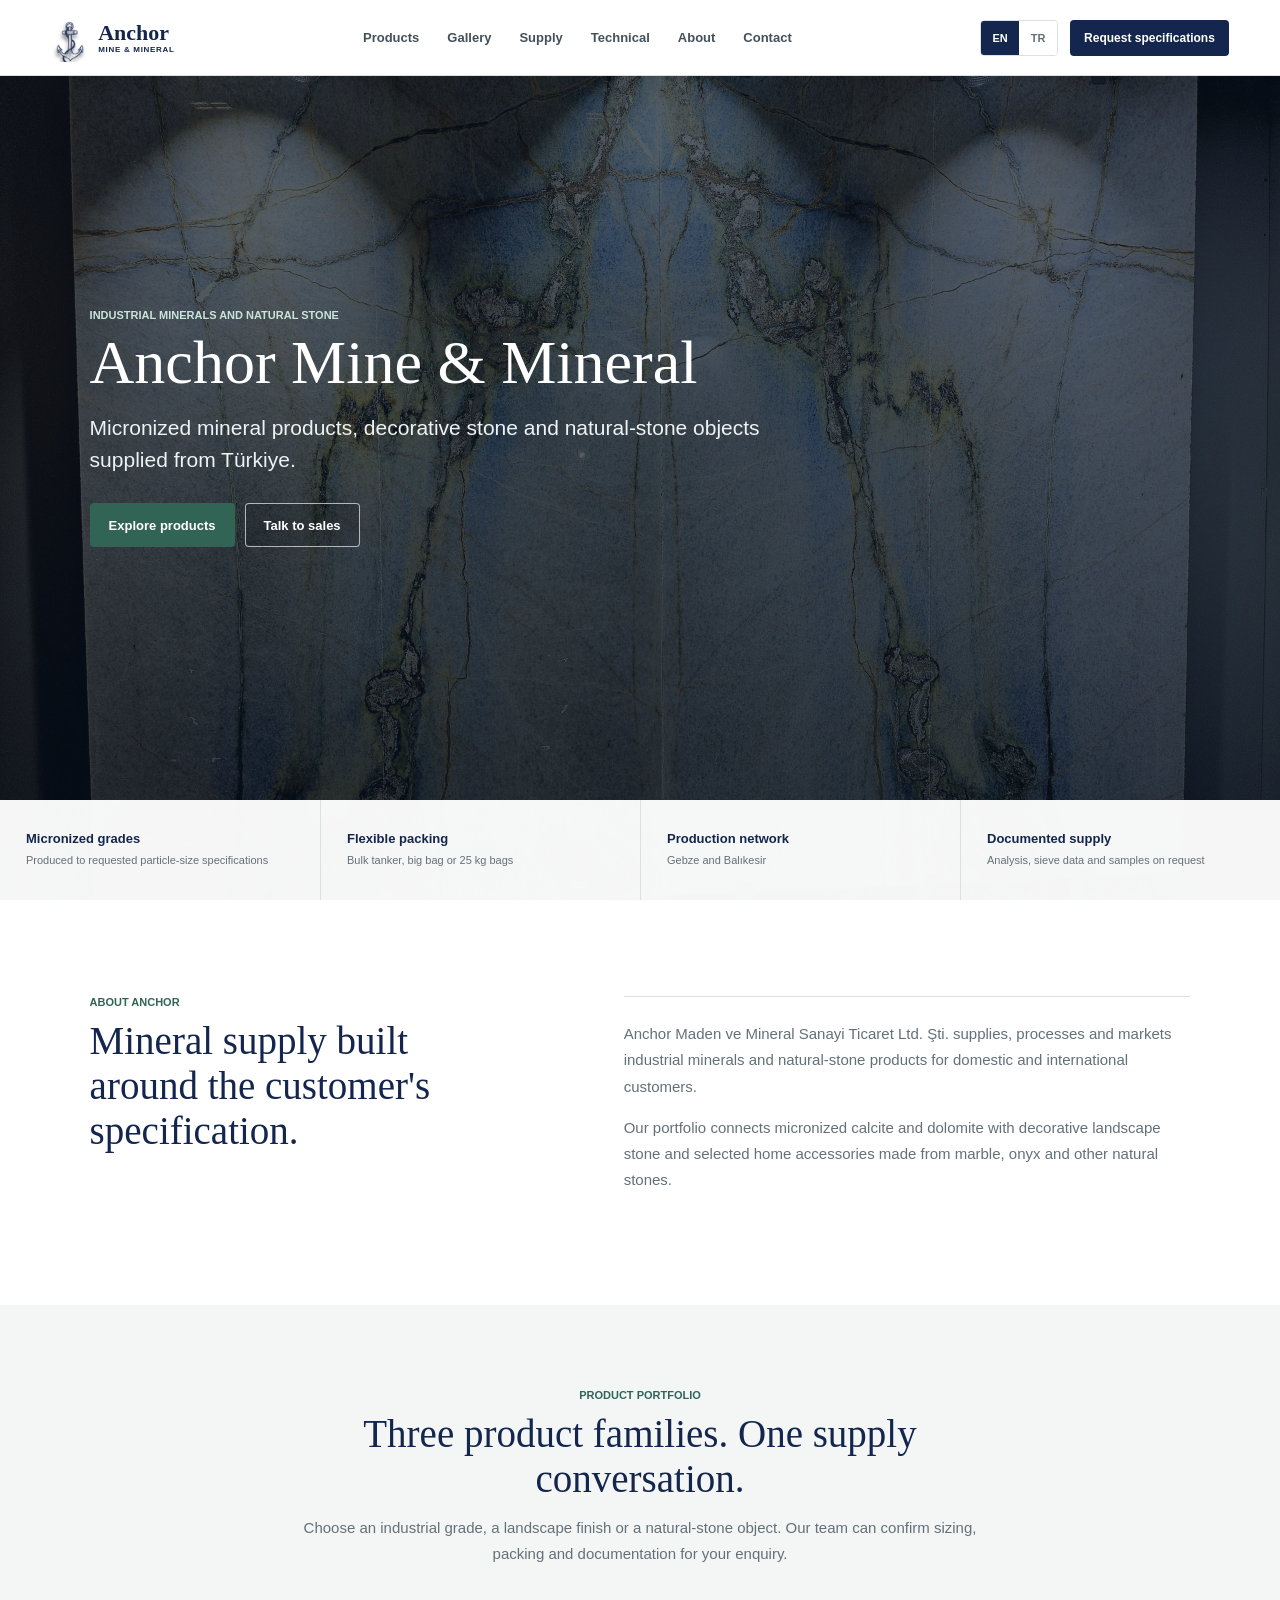
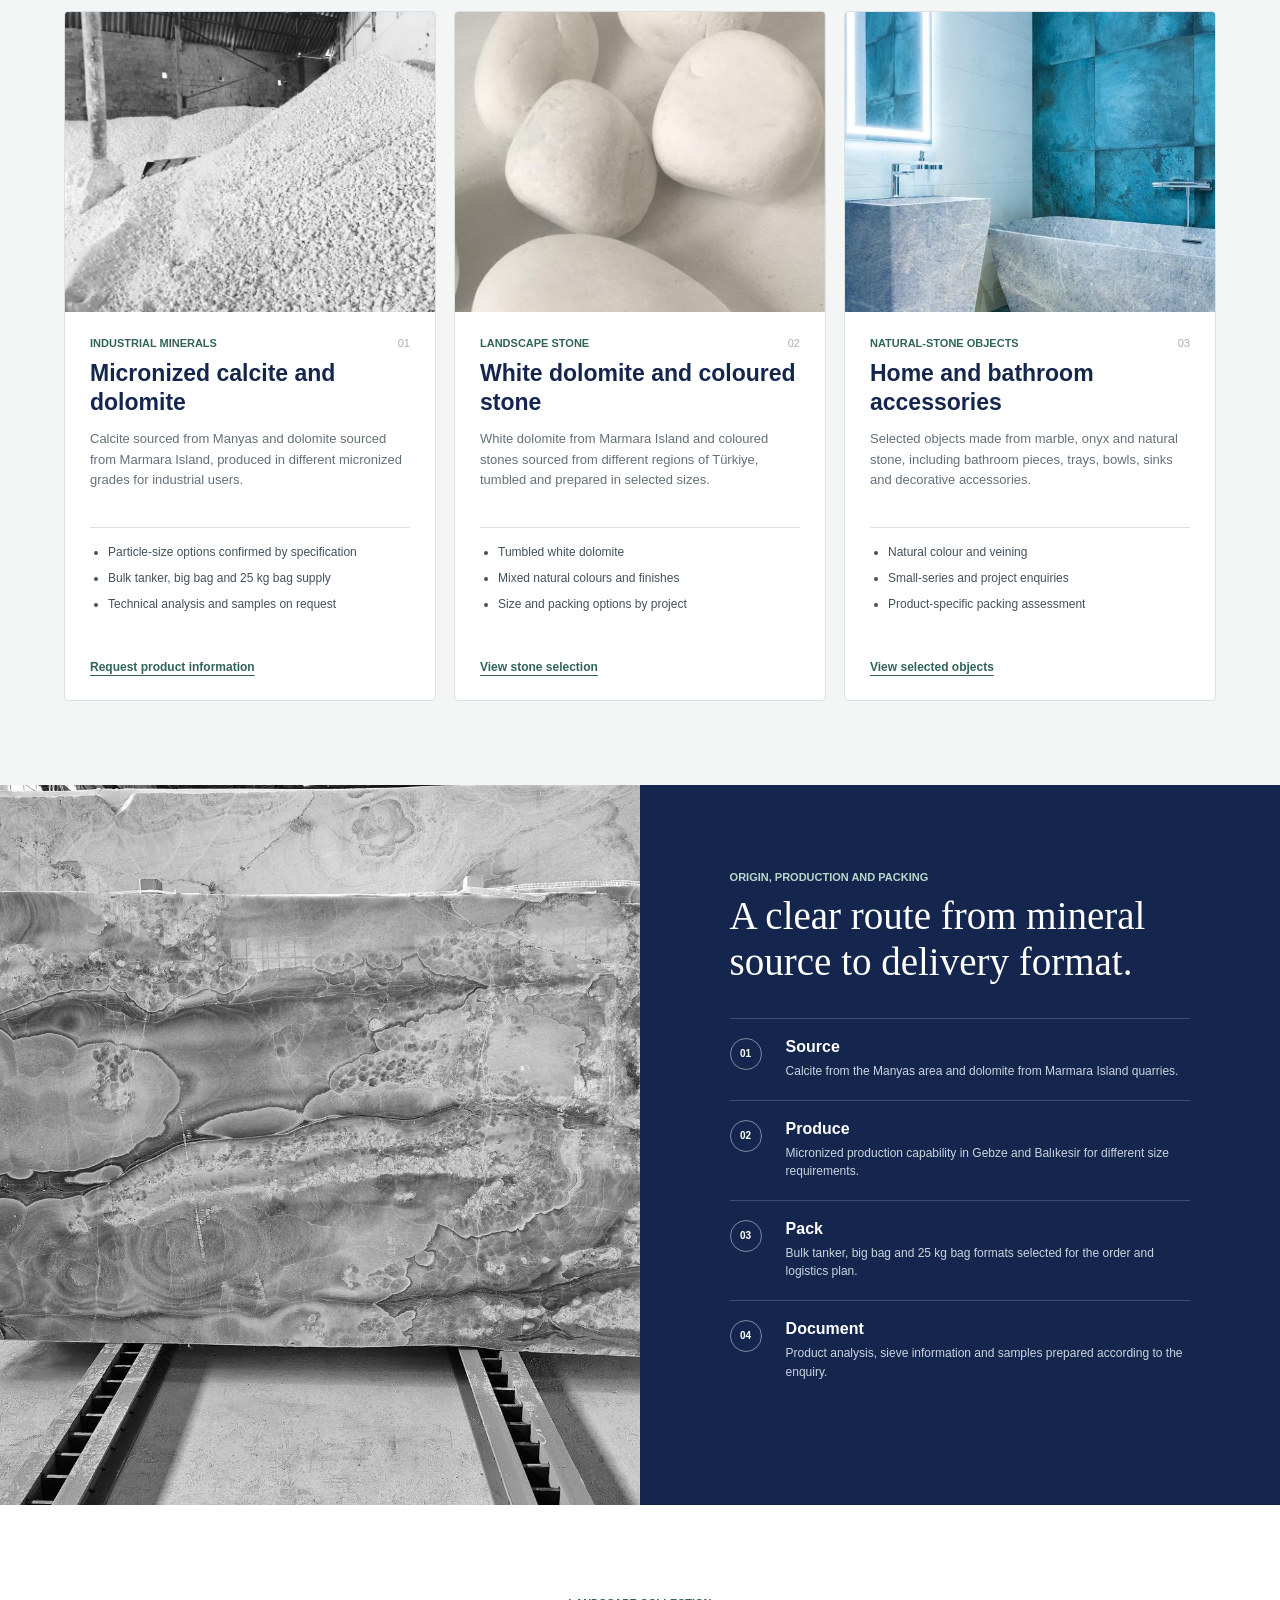
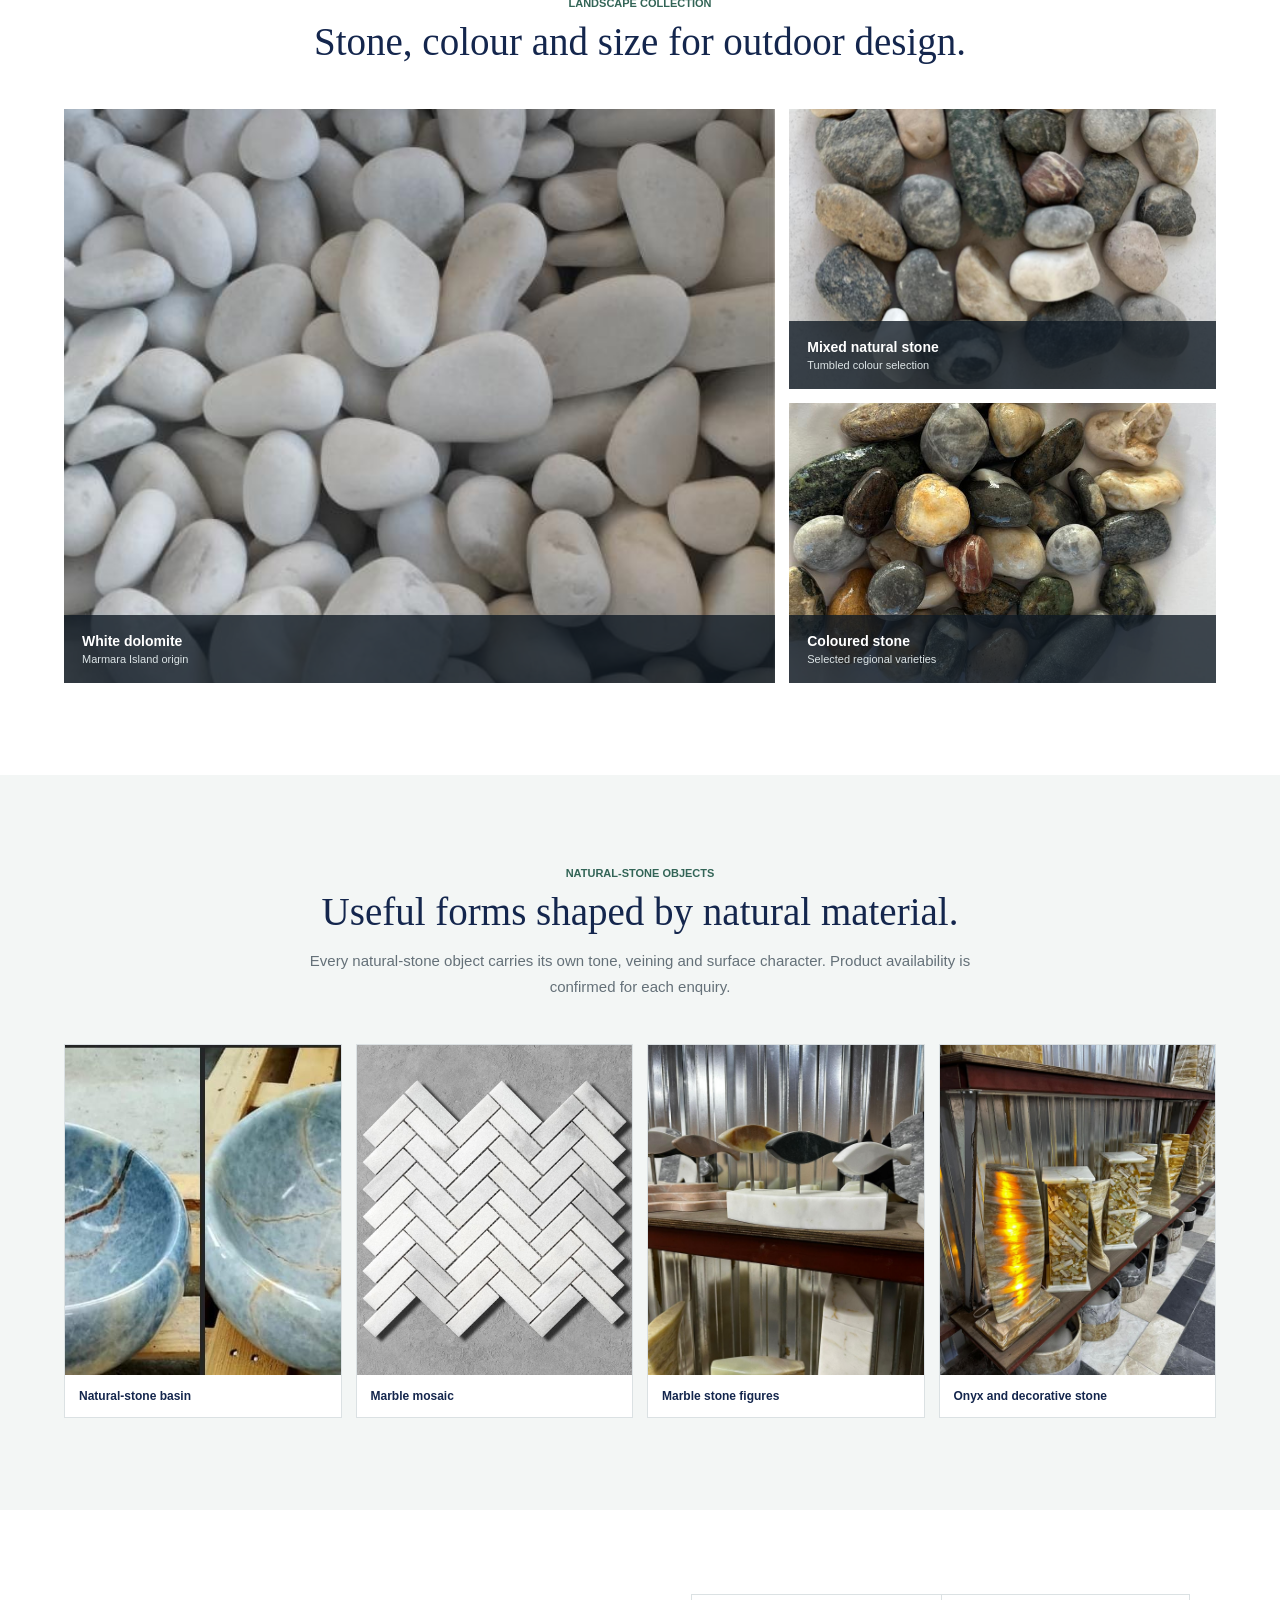
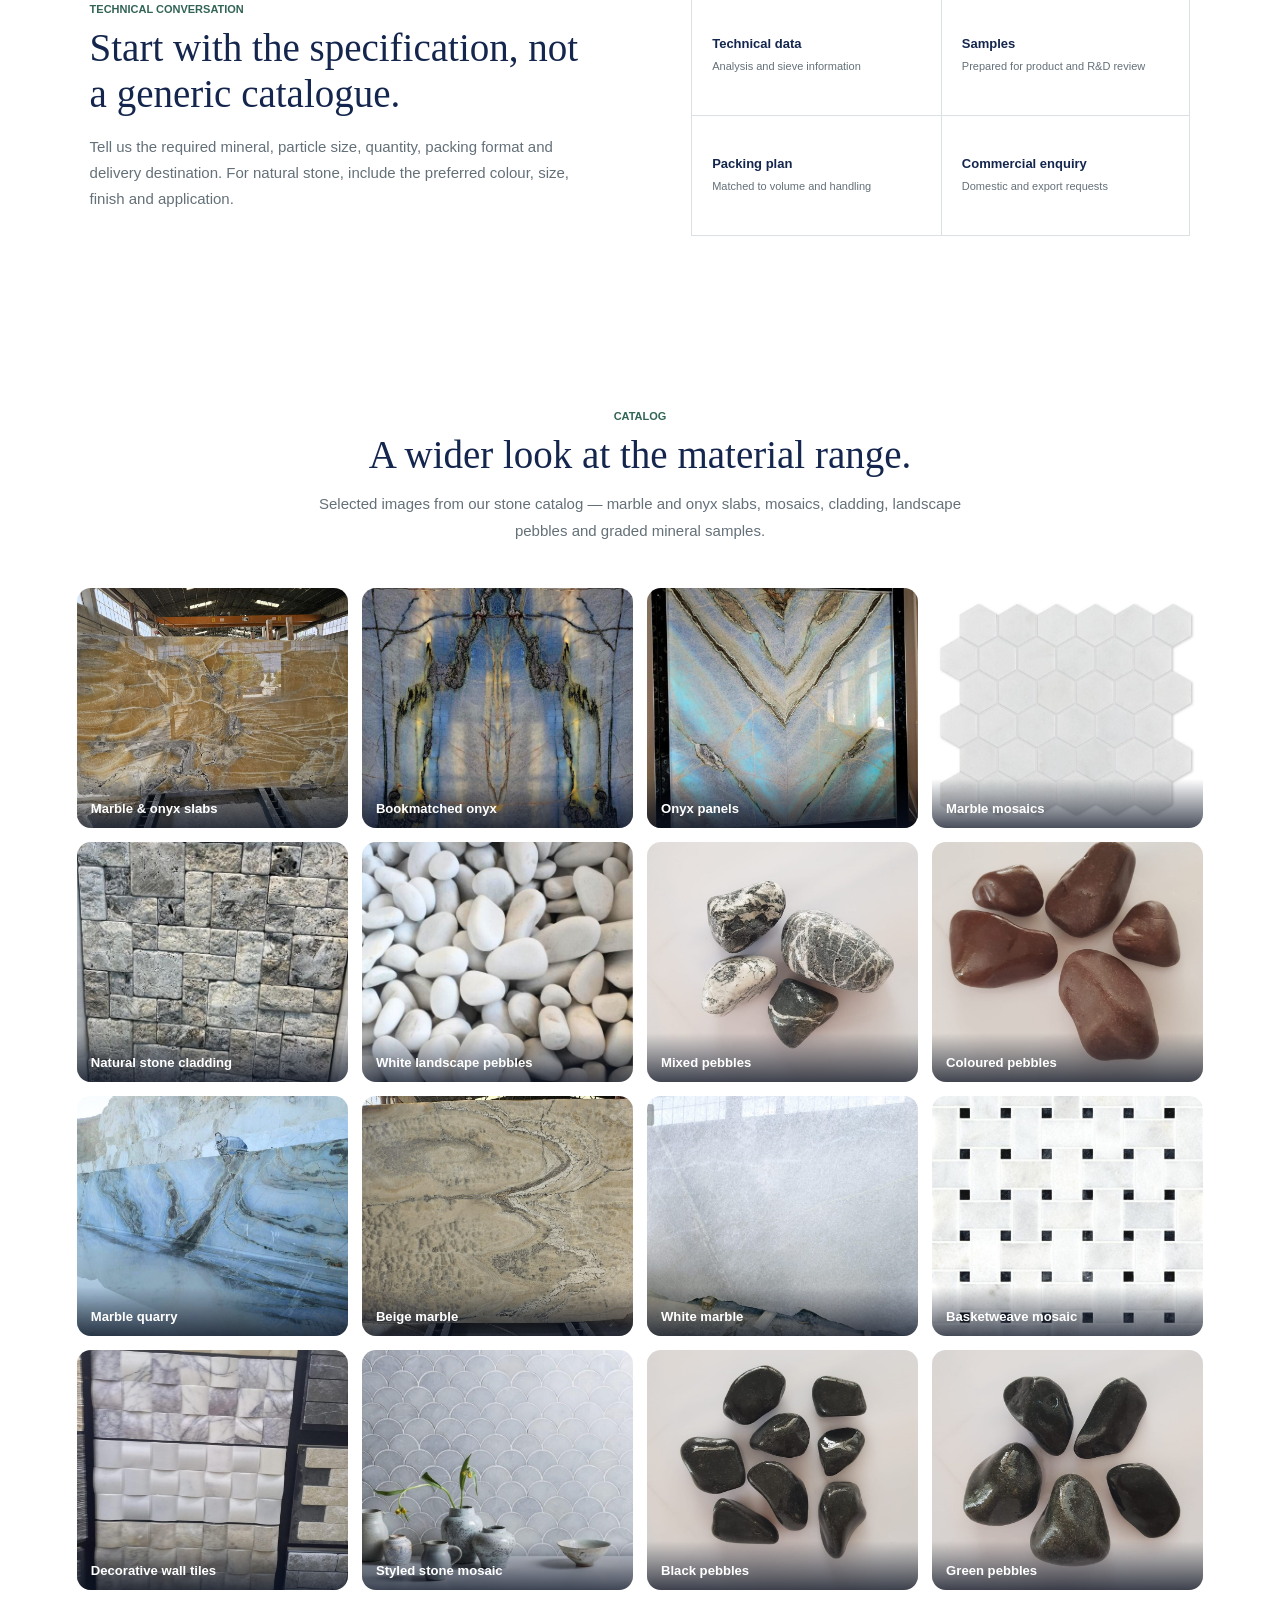
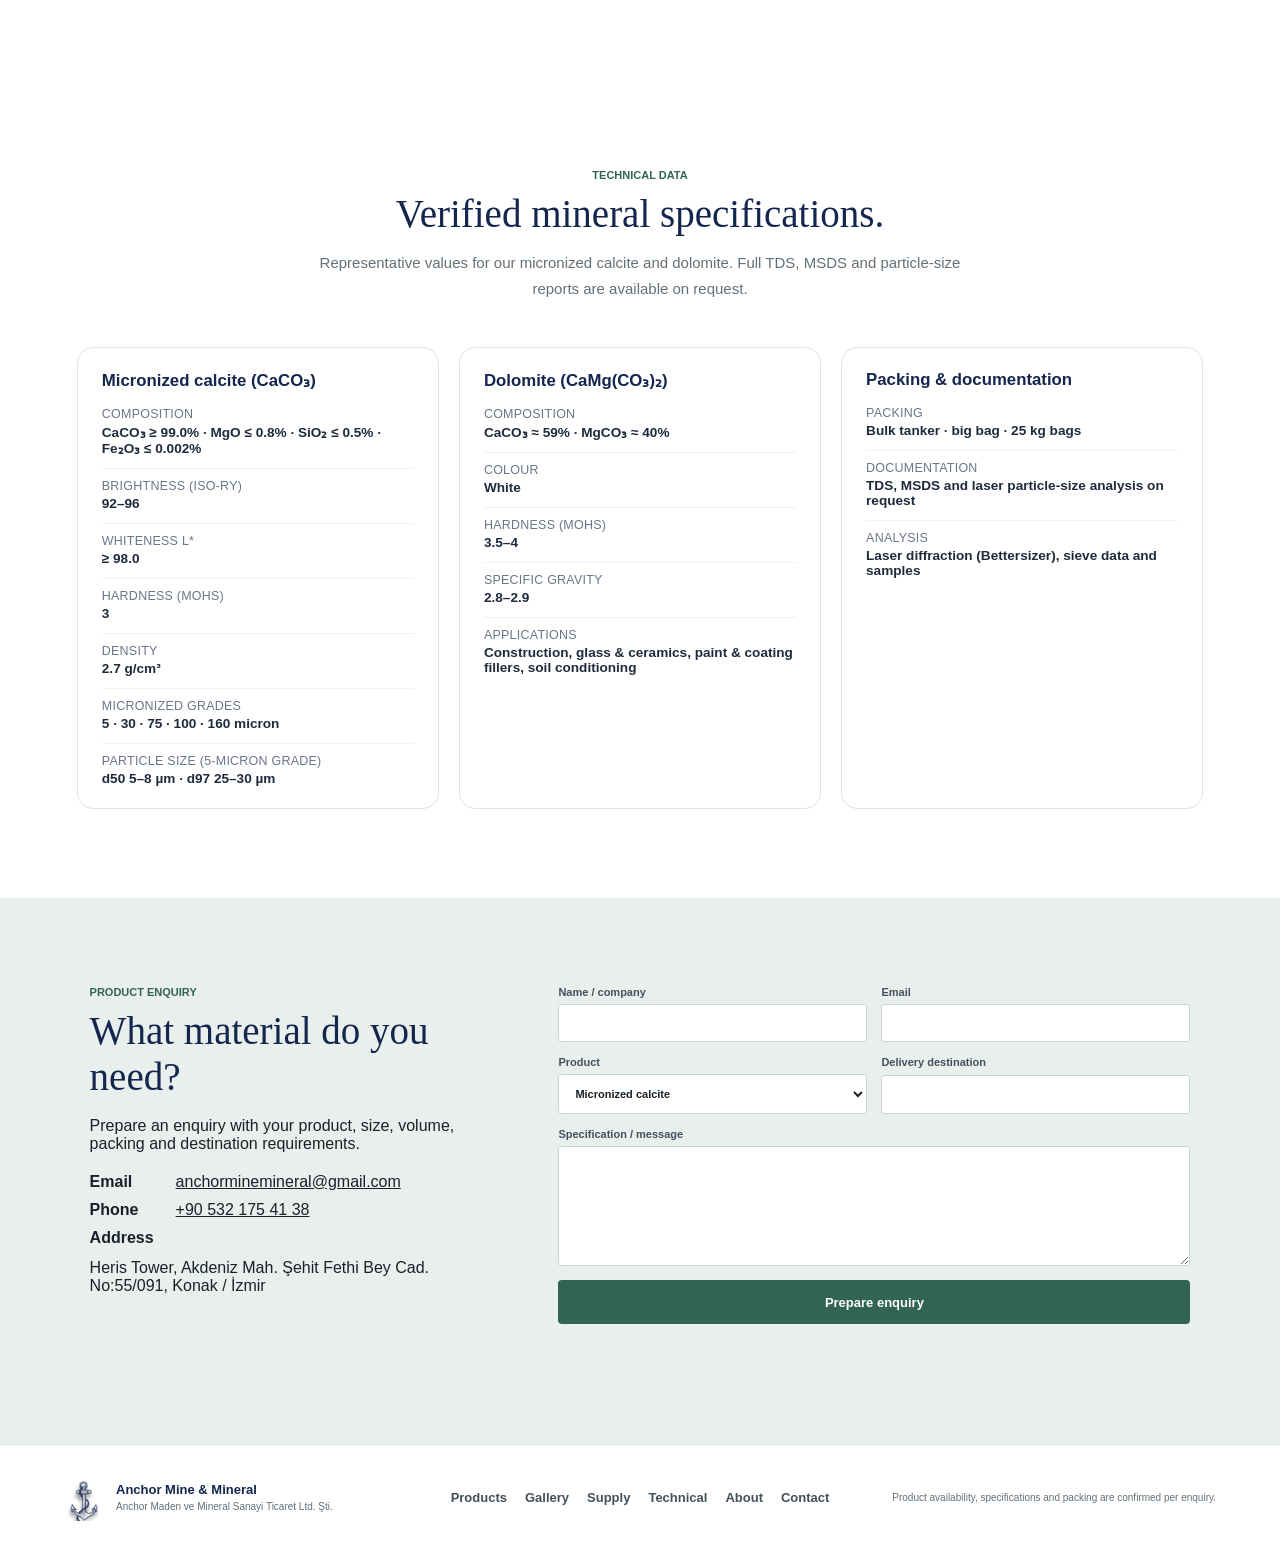
==== index.html @ 8c2913f1 "Galeri: 'graded mineral samples' gorseli tamamen kaldirildi (figur + dosya)" ====
<!doctype html>
<html lang="en">
<head>
  <meta charset="utf-8">
  <meta name="viewport" content="width=device-width, initial-scale=1">
  <meta name="description" content="Anchor Mine & Mineral supplies micronized calcite and dolomite, decorative landscape stone, and natural-stone home accessories from Türkiye.">
  <meta name="theme-color" content="#14264d">
  <title>Anchor Mine & Mineral | Industrial Minerals and Natural Stone</title>
  <link rel="stylesheet" href="styles.css">
  <script src="script.js" defer></script>
</head>
<body>
  <header class="site-header">
    <a class="brand" href="#top" aria-label="Anchor Mine and Mineral home">
      <span class="brand-mark"><img src="assets/anchor-logo.png" alt=""></span>
      <span class="brand-copy"><strong>Anchor</strong><small>Mine &amp; Mineral</small></span>
    </a>
    <nav aria-label="Primary navigation">
      <div class="mobile-language language-switcher" aria-label="Language">
        <button class="active" data-lang="en" type="button">EN</button>
        <button data-lang="tr" type="button">TR</button>
      </div>
      <a data-i18n="navProducts" href="#products">Products</a>
      <a data-i18n="navGallery" href="#gallery">Gallery</a>
      <a data-i18n="navSupply" href="#supply">Supply</a>
      <a data-i18n="navTechnical" href="#technical">Technical</a>
      <a data-i18n="navAbout" href="#about">About</a>
      <a data-i18n="navContact" href="#contact">Contact</a>
    </nav>
    <div class="header-actions">
      <div class="language-switcher" aria-label="Language">
        <button class="active" data-lang="en" type="button">EN</button>
        <button data-lang="tr" type="button">TR</button>
      </div>
      <a class="header-cta" data-i18n="requestSpecs" href="#contact">Request specifications</a>
    </div>
  </header>

  <main id="top">
    <section class="hero">
      <img class="hero-image" src="assets/hero-onyx.jpg" alt="Backlit natural stone slab">
      <div class="hero-shade"></div>
      <div class="hero-content">
        <p class="eyebrow" data-i18n="heroEyebrow">Industrial minerals and natural stone</p>
        <h1>Anchor Mine &amp; Mineral</h1>
        <p class="hero-lead" data-i18n="heroLead">Micronized mineral products, decorative stone and natural-stone objects supplied from Türkiye.</p>
        <div class="hero-actions">
          <a class="button button-primary" data-i18n="exploreProducts" href="#products">Explore products</a>
          <a class="button button-secondary" data-i18n="talkSales" href="#contact">Talk to sales</a>
        </div>
      </div>
      <div class="hero-facts" aria-label="Key capabilities">
        <div><strong data-i18n="fact1Title">Micronized grades</strong><span data-i18n="fact1Text">Produced to requested particle-size specifications</span></div>
        <div><strong data-i18n="fact2Title">Flexible packing</strong><span data-i18n="fact2Text">Bulk tanker, big bag or 25 kg bags</span></div>
        <div><strong data-i18n="fact3Title">Production network</strong><span data-i18n="fact3Text">Gebze and Balıkesir</span></div>
        <div><strong data-i18n="fact4Title">Documented supply</strong><span data-i18n="fact4Text">Analysis, sieve data and samples on request</span></div>
      </div>
    </section>

    <section class="intro" id="about">
      <div>
        <p class="eyebrow" data-i18n="aboutEyebrow">About Anchor</p>
        <h2 data-i18n="aboutTitle">Mineral supply built around the customer's specification.</h2>
      </div>
      <div class="intro-copy">
        <p data-i18n="aboutP1">Anchor Maden ve Mineral Sanayi Ticaret Ltd. Şti. supplies, processes and markets industrial minerals and natural-stone products for domestic and international customers.</p>
        <p data-i18n="aboutP2">Our portfolio connects micronized calcite and dolomite with decorative landscape stone and selected home accessories made from marble, onyx and other natural stones.</p>
      </div>
    </section>

    <section class="product-band" id="products">
      <div class="section-heading">
        <p class="eyebrow" data-i18n="productsEyebrow">Product portfolio</p>
        <h2 data-i18n="productsTitle">Three product families. One supply conversation.</h2>
        <p data-i18n="productsText">Choose an industrial grade, a landscape finish or a natural-stone object. Our team can confirm sizing, packing and documentation for your enquiry.</p>
      </div>

      <div class="product-grid">
        <article class="product-card">
          <img src="assets/micronized-minerals.jpg" alt="Micronized mineral product">
          <div class="product-body">
            <span>01</span>
            <p class="eyebrow" data-i18n="industrialLabel">Industrial minerals</p>
            <h3 data-i18n="industrialTitle">Micronized calcite and dolomite</h3>
            <p data-i18n="industrialText">Calcite sourced from Manyas and dolomite sourced from Marmara Island, produced in different micronized grades for industrial users.</p>
            <ul>
              <li data-i18n="industrialBullet1">Particle-size options confirmed by specification</li>
              <li data-i18n="industrialBullet2">Bulk tanker, big bag and 25 kg bag supply</li>
              <li data-i18n="industrialBullet3">Technical analysis and samples on request</li>
            </ul>
            <a data-i18n="requestProduct" href="#contact">Request product information</a>
          </div>
        </article>

        <article class="product-card">
          <img src="assets/white-dolomite.jpg" alt="White tumbled dolomite landscape stones">
          <div class="product-body">
            <span>02</span>
            <p class="eyebrow" data-i18n="landscapeLabel">Landscape stone</p>
            <h3 data-i18n="landscapeTitle">White dolomite and coloured stone</h3>
            <p data-i18n="landscapeText">White dolomite from Marmara Island and coloured stones sourced from different regions of Türkiye, tumbled and prepared in selected sizes.</p>
            <ul>
              <li data-i18n="landscapeBullet1">Tumbled white dolomite</li>
              <li data-i18n="landscapeBullet2">Mixed natural colours and finishes</li>
              <li data-i18n="landscapeBullet3">Size and packing options by project</li>
            </ul>
            <a data-i18n="viewStone" href="#stone-gallery">View stone selection</a>
          </div>
        </article>

        <article class="product-card">
          <img src="assets/stone-bathroom.jpg" alt="Natural stone bathroom in blue stone">
          <div class="product-body">
            <span>03</span>
            <p class="eyebrow" data-i18n="objectsLabel">Natural-stone objects</p>
            <h3 data-i18n="objectsTitle">Home and bathroom accessories</h3>
            <p data-i18n="objectsText">Selected objects made from marble, onyx and natural stone, including bathroom pieces, trays, bowls, sinks and decorative accessories.</p>
            <ul>
              <li data-i18n="objectsBullet1">Natural colour and veining</li>
              <li data-i18n="objectsBullet2">Small-series and project enquiries</li>
              <li data-i18n="objectsBullet3">Product-specific packing assessment</li>
            </ul>
            <a data-i18n="viewObjects" href="#objects-gallery">View selected objects</a>
          </div>
        </article>
      </div>
    </section>

    <section class="supply-section" id="supply">
      <div class="supply-image">
        <img src="assets/production-facility.jpg" alt="Natural stone slabs at the production facility">
      </div>
      <div class="supply-content">
        <p class="eyebrow" data-i18n="supplyEyebrow">Origin, production and packing</p>
        <h2 data-i18n="supplyTitle">A clear route from mineral source to delivery format.</h2>
        <div class="supply-steps">
          <article>
            <b>01</b>
            <div><strong data-i18n="step1Title">Source</strong><p data-i18n="step1Text">Calcite from the Manyas area and dolomite from Marmara Island quarries.</p></div>
          </article>
          <article>
            <b>02</b>
            <div><strong data-i18n="step2Title">Produce</strong><p data-i18n="step2Text">Micronized production capability in Gebze and Balıkesir for different size requirements.</p></div>
          </article>
          <article>
            <b>03</b>
            <div><strong data-i18n="step3Title">Pack</strong><p data-i18n="step3Text">Bulk tanker, big bag and 25 kg bag formats selected for the order and logistics plan.</p></div>
          </article>
          <article>
            <b>04</b>
            <div><strong data-i18n="step4Title">Document</strong><p data-i18n="step4Text">Product analysis, sieve information and samples prepared according to the enquiry.</p></div>
          </article>
        </div>
      </div>
    </section>

    <section class="gallery-section" id="stone-gallery">
      <div class="section-heading">
        <p class="eyebrow" data-i18n="stoneEyebrow">Landscape collection</p>
        <h2 data-i18n="stoneTitle">Stone, colour and size for outdoor design.</h2>
      </div>
      <div class="stone-gallery">
        <figure class="gallery-large">
          <img src="assets/white-pebbles.jpg" alt="White decorative dolomite pebbles">
          <figcaption><strong data-i18n="whiteStoneTitle">White dolomite</strong><span data-i18n="whiteStoneText">Marmara Island origin</span></figcaption>
        </figure>
        <figure>
          <img src="assets/mixed-pebbles.jpg" alt="Mixed colour tumbled landscape stones">
          <figcaption><strong data-i18n="mixedStoneTitle">Mixed natural stone</strong><span data-i18n="mixedStoneText">Tumbled colour selection</span></figcaption>
        </figure>
        <figure>
          <img src="assets/colour-chips.jpg" alt="Coloured decorative stone chips">
          <figcaption><strong data-i18n="colourStoneTitle">Coloured stone</strong><span data-i18n="colourStoneText">Selected regional varieties</span></figcaption>
        </figure>
      </div>
    </section>

    <section class="objects-section" id="objects-gallery">
      <div class="section-heading">
        <p class="eyebrow" data-i18n="objectEyebrow">Natural-stone objects</p>
        <h2 data-i18n="objectTitle">Useful forms shaped by natural material.</h2>
        <p data-i18n="objectText">Every natural-stone object carries its own tone, veining and surface character. Product availability is confirmed for each enquiry.</p>
      </div>
      <div class="objects-grid">
        <figure><img src="assets/blue-basin.jpg" alt="Blue natural-stone wash basins"><figcaption data-i18n="captionBasin">Natural-stone basin</figcaption></figure>
        <figure><img src="assets/marble-mosaic.jpg" alt="Marble mosaic tiles"><figcaption data-i18n="captionBath">Marble mosaic</figcaption></figure>
        <figure><img src="assets/stone-basin.jpg" alt="Marble stone figures"><figcaption data-i18n="captionAshtray">Marble stone figures</figcaption></figure>
        <figure><img src="assets/onyx-objects.jpg" alt="Illuminated onyx decorative objects"><figcaption data-i18n="captionOnyx">Onyx and decorative stone</figcaption></figure>
      </div>
    </section>

    <section class="quality-section">
      <div class="quality-copy">
        <p class="eyebrow" data-i18n="qualityEyebrow">Technical conversation</p>
        <h2 data-i18n="qualityTitle">Start with the specification, not a generic catalogue.</h2>
        <p data-i18n="qualityText">Tell us the required mineral, particle size, quantity, packing format and delivery destination. For natural stone, include the preferred colour, size, finish and application.</p>
      </div>
      <div class="quality-list">
        <div><strong data-i18n="quality1Title">Technical data</strong><span data-i18n="quality1Text">Analysis and sieve information</span></div>
        <div><strong data-i18n="quality2Title">Samples</strong><span data-i18n="quality2Text">Prepared for product and R&amp;D review</span></div>
        <div><strong data-i18n="quality3Title">Packing plan</strong><span data-i18n="quality3Text">Matched to volume and handling</span></div>
        <div><strong data-i18n="quality4Title">Commercial enquiry</strong><span data-i18n="quality4Text">Domestic and export requests</span></div>
      </div>
    </section>

    <section class="catalog-section" id="gallery">
      <div class="section-heading">
        <p class="eyebrow" data-i18n="galEyebrow">Catalog</p>
        <h2 data-i18n="galTitle">A wider look at the material range.</h2>
        <p data-i18n="galText">Selected images from our stone catalog — marble and onyx slabs, mosaics, cladding, landscape pebbles and graded mineral samples.</p>
      </div>
      <div class="catalog-grid">
        <figure><img src="assets/gal-slab-gold.jpg" alt="Gold marble and onyx slab" loading="lazy"><figcaption data-i18n="galSlab">Marble &amp; onyx slabs</figcaption></figure>
        <figure><img src="assets/gal-onyx-blue.jpg" alt="Bookmatched blue onyx" loading="lazy"><figcaption data-i18n="galOnyx">Bookmatched onyx</figcaption></figure>
        <figure><img src="assets/gal-onyx-panel.jpg" alt="Blue onyx panel" loading="lazy"><figcaption data-i18n="galPanel">Onyx panels</figcaption></figure>
        <figure><img src="assets/gal-mosaic.jpg" alt="Marble mosaic" loading="lazy"><figcaption data-i18n="galMosaic">Marble mosaics</figcaption></figure>
        <figure><img src="assets/gal-cladding.jpg" alt="Natural stone wall cladding" loading="lazy"><figcaption data-i18n="galCladding">Natural stone cladding</figcaption></figure>
        <figure><img src="assets/gal-peb-white.jpg" alt="White landscape pebbles" loading="lazy"><figcaption data-i18n="galPebWhite">White landscape pebbles</figcaption></figure>
        <figure><img src="assets/gal-peb-grey.jpg" alt="Mixed colour pebbles" loading="lazy"><figcaption data-i18n="galPebGrey">Mixed pebbles</figcaption></figure>
        <figure><img src="assets/gal-peb-red.jpg" alt="Red coloured pebbles" loading="lazy"><figcaption data-i18n="galPebRed">Coloured pebbles</figcaption></figure>
        <figure><img src="assets/gal-quarry.jpg" alt="Blue marble quarry" loading="lazy"><figcaption data-i18n="galQuarry">Marble quarry</figcaption></figure>
        <figure><img src="assets/gal-slab-beige.jpg" alt="Beige marble slab" loading="lazy"><figcaption data-i18n="galSlabBeige">Beige marble</figcaption></figure>
        <figure><img src="assets/gal-marble-white.jpg" alt="White marble slab" loading="lazy"><figcaption data-i18n="galMarbleWhite">White marble</figcaption></figure>
        <figure><img src="assets/gal-mosaic-basket.jpg" alt="Basketweave marble mosaic" loading="lazy"><figcaption data-i18n="galMosaicBasket">Basketweave mosaic</figcaption></figure>
        <figure><img src="assets/gal-wall-tile.jpg" alt="Decorative stone wall tiles" loading="lazy"><figcaption data-i18n="galWallTile">Decorative wall tiles</figcaption></figure>
        <figure><img src="assets/gal-styled.jpg" alt="Styled stone mosaic wall" loading="lazy"><figcaption data-i18n="galStyled">Styled stone mosaic</figcaption></figure>
        <figure><img src="assets/gal-peb-black.jpg" alt="Black landscape pebbles" loading="lazy"><figcaption data-i18n="galPebBlack">Black pebbles</figcaption></figure>
        <figure><img src="assets/gal-peb-green.jpg" alt="Green landscape pebbles" loading="lazy"><figcaption data-i18n="galPebGreen">Green pebbles</figcaption></figure>
      </div>
    </section>

    <section class="tech-section" id="technical">
      <div class="section-heading">
        <p class="eyebrow" data-i18n="techEyebrow">Technical data</p>
        <h2 data-i18n="techTitle">Verified mineral specifications.</h2>
        <p data-i18n="techText">Representative values for our micronized calcite and dolomite. Full TDS, MSDS and particle-size reports are available on request.</p>
      </div>
      <div class="tech-grid">
        <article class="tech-card">
          <h3 data-i18n="techCalciteTitle">Micronized calcite (CaCO₃)</h3>
          <ul>
            <li><span data-i18n="techComposition">Composition</span><b>CaCO₃ ≥ 99.0% · MgO ≤ 0.8% · SiO₂ ≤ 0.5% · Fe₂O₃ ≤ 0.002%</b></li>
            <li><span data-i18n="techBrightness">Brightness (ISO-Ry)</span><b>92–96</b></li>
            <li><span data-i18n="techWhiteness">Whiteness L*</span><b>≥ 98.0</b></li>
            <li><span data-i18n="techHardness">Hardness (Mohs)</span><b>3</b></li>
            <li><span data-i18n="techDensity">Density</span><b>2.7 g/cm³</b></li>
            <li><span data-i18n="techGrades">Micronized grades</span><b>5 · 30 · 75 · 100 · 160 micron</b></li>
            <li><span data-i18n="techPsd">Particle size (5-micron grade)</span><b>d50 5–8 µm · d97 25–30 µm</b></li>
          </ul>
        </article>
        <article class="tech-card">
          <h3 data-i18n="techDolomiteTitle">Dolomite (CaMg(CO₃)₂)</h3>
          <ul>
            <li><span data-i18n="techComposition">Composition</span><b>CaCO₃ ≈ 59% · MgCO₃ ≈ 40%</b></li>
            <li><span data-i18n="techColour">Colour</span><b data-i18n="techWhite">White</b></li>
            <li><span data-i18n="techHardness">Hardness (Mohs)</span><b>3.5–4</b></li>
            <li><span data-i18n="techGravity">Specific gravity</span><b>2.8–2.9</b></li>
            <li><span data-i18n="techUses">Applications</span><b data-i18n="techDolUses">Construction, glass &amp; ceramics, paint &amp; coating fillers, soil conditioning</b></li>
          </ul>
        </article>
        <article class="tech-card">
          <h3 data-i18n="techPackTitle">Packing &amp; documentation</h3>
          <ul>
            <li><span data-i18n="techPacking">Packing</span><b data-i18n="techPackVal">Bulk tanker · big bag · 25 kg bags</b></li>
            <li><span data-i18n="techDocs">Documentation</span><b data-i18n="techDocsVal">TDS, MSDS and laser particle-size analysis on request</b></li>
            <li><span data-i18n="techMeasure">Analysis</span><b data-i18n="techMeasureVal">Laser diffraction (Bettersizer), sieve data and samples</b></li>
          </ul>
        </article>
      </div>
    </section>

    <section class="contact-section" id="contact">
      <div>
        <p class="eyebrow" data-i18n="contactEyebrow">Product enquiry</p>
        <h2 data-i18n="contactTitle">What material do you need?</h2>
        <p data-i18n="contactText">Prepare an enquiry with your product, size, volume, packing and destination requirements.</p>
        <div class="contact-details">
          <p><strong data-i18n="contactEmailLabel">Email</strong><a href="mailto:anchorminemineral@gmail.com">anchorminemineral@gmail.com</a></p>
          <p><strong data-i18n="contactPhoneLabel">Phone</strong><a href="tel:+905321754138">+90 532 175 41 38</a></p>
          <p><strong data-i18n="contactAddressLabel">Address</strong><span>Heris Tower, Akdeniz Mah. Şehit Fethi Bey Cad. No:55/091, Konak / İzmir</span></p>
        </div>
      </div>
      <form id="enquiry-form">
        <label><span data-i18n="formName">Name / company</span><input name="name" required type="text"></label>
        <label><span data-i18n="formEmail">Email</span><input name="email" required type="email"></label>
        <label><span data-i18n="formProduct">Product</span>
          <select name="product">
            <option data-i18n="optionCalcite">Micronized calcite</option>
            <option data-i18n="optionDolomite">Micronized dolomite</option>
            <option data-i18n="optionLandscape">Landscape stone</option>
            <option data-i18n="optionObjects">Natural-stone objects</option>
          </select>
        </label>
        <label><span data-i18n="formDestination">Delivery destination</span><input name="destination" type="text"></label>
        <label class="form-wide"><span data-i18n="formMessage">Specification / message</span><textarea name="message" required></textarea></label>
        <button class="button button-primary form-wide" data-i18n="formButton" type="submit">Prepare enquiry</button>
        <p class="form-status form-wide" id="form-status" role="status"></p>
      </form>
    </section>
  </main>

  <footer>
    <div class="footer-brand">
      <span class="brand-mark"><img src="assets/anchor-logo.png" alt=""></span>
      <div><strong>Anchor Mine &amp; Mineral</strong><span>Anchor Maden ve Mineral Sanayi Ticaret Ltd. Şti.</span></div>
    </div>
    <div class="footer-links">
      <a data-i18n="navProducts" href="#products">Products</a>
      <a data-i18n="navGallery" href="#gallery">Gallery</a>
      <a data-i18n="navSupply" href="#supply">Supply</a>
      <a data-i18n="navTechnical" href="#technical">Technical</a>
      <a data-i18n="navAbout" href="#about">About</a>
      <a data-i18n="navContact" href="#contact">Contact</a>
    </div>
    <p data-i18n="footerNote">Product availability, specifications and packing are confirmed per enquiry.</p>
  </footer>
</body>
</html>
---- styles.css ----
:root {
  --navy: #14264d;
  --navy-soft: #253d6a;
  --mineral: #326456;
  --ink: #182128;
  --muted: #647078;
  --line: #dbe1e3;
  --panel: #f3f6f5;
  --white: #ffffff;
  font-family: Arial, Helvetica, sans-serif;
  color: var(--ink);
  background: var(--white);
  letter-spacing: 0;
}

* { box-sizing: border-box; }
html { scroll-behavior: smooth; }
body { width: 100%; max-width: 100vw; margin: 0; overflow-x: hidden; }
main { width: 100%; min-width: 0; }
img { display: block; max-width: 100%; }
a { color: inherit; }
button, input, select, textarea { font: inherit; }
button { cursor: pointer; }

.site-header {
  min-height: 76px;
  padding: 8px 4vw;
  display: grid;
  grid-template-columns: auto 1fr auto;
  align-items: center;
  gap: 30px;
  position: sticky;
  top: 0;
  z-index: 50;
  background: rgba(255,255,255,.98);
  border-bottom: 1px solid var(--line);
}

.brand { display: flex; align-items: center; gap: 9px; text-decoration: none; }
.brand-mark { width: 38px; height: 48px; position: relative; overflow: hidden; flex: 0 0 auto; }
.brand-mark img { width: 112px; max-width: none; position: absolute; left: 50%; top: -22px; transform: translateX(-50%); }
.brand-copy { display: grid; gap: 1px; color: var(--navy); }
.brand-copy strong { font-family: Georgia, "Times New Roman", serif; font-size: 22px; line-height: 1; font-weight: 700; }
.brand-copy small { font-size: 8px; font-weight: 800; text-transform: uppercase; letter-spacing: .7px; }
.site-header nav { display: flex; justify-content: center; align-items: center; gap: 28px; }
.site-header nav a, .footer-links a { text-decoration: none; color: #43515b; font-size: 13px; font-weight: 700; }
.site-header nav a:hover, .footer-links a:hover { color: var(--navy); }
.header-actions { display: flex; align-items: center; gap: 12px; }
.language-switcher { display: flex; border: 1px solid var(--line); border-radius: 4px; overflow: hidden; }
.language-switcher button { width: 38px; height: 34px; border: 0; background: #fff; color: var(--muted); font-size: 11px; font-weight: 800; }
.language-switcher button.active { background: var(--navy); color: #fff; }
.mobile-language { display: none; }
.header-cta { padding: 11px 14px; background: var(--navy); color: #fff; border-radius: 4px; text-decoration: none; font-size: 12px; font-weight: 800; }

.hero { min-height: calc(100vh - 76px); position: relative; display: flex; align-items: center; color: #fff; overflow: hidden; }
.hero-image { position: absolute; inset: 0; width: 100%; height: 100%; object-fit: cover; object-position: center; }
.hero-shade { position: absolute; inset: 0; background: rgba(8,18,32,.68); }
.hero-content { position: relative; z-index: 2; width: min(760px, 88vw); margin-left: 7vw; padding-bottom: 120px; }
.eyebrow { margin: 0 0 10px; color: var(--mineral); font-size: 11px; font-weight: 800; text-transform: uppercase; }
.hero .eyebrow { color: #c9e5da; }
h1, h2, h3, p { margin-top: 0; }
h1 { margin-bottom: 18px; font-size: 62px; line-height: 1.02; font-family: Georgia, "Times New Roman", serif; font-weight: 500; }
.hero-lead { max-width: 680px; margin-bottom: 28px; font-size: 21px; line-height: 1.5; color: #edf2f4; }
.hero-actions { display: flex; gap: 10px; flex-wrap: wrap; }
.button { min-height: 44px; padding: 0 18px; border-radius: 4px; border: 1px solid transparent; display: inline-flex; align-items: center; justify-content: center; text-decoration: none; font-weight: 800; font-size: 13px; }
.button-primary { background: var(--mineral); color: #fff; }
.button-secondary { border-color: rgba(255,255,255,.65); color: #fff; background: rgba(0,0,0,.12); }
.hero-facts { position: absolute; z-index: 3; left: 0; right: 0; bottom: 0; display: grid; grid-template-columns: repeat(4, 1fr); background: rgba(255,255,255,.96); color: var(--ink); }
.hero-facts div { min-height: 100px; padding: 22px 26px; border-left: 1px solid var(--line); display: grid; align-content: center; gap: 7px; }
.hero-facts div:first-child { border-left: 0; }
.hero-facts strong { font-size: 13px; color: var(--navy); }
.hero-facts span { font-size: 11px; line-height: 1.4; color: var(--muted); }

.intro { padding: 96px 7vw; display: grid; grid-template-columns: .85fr 1.15fr; gap: 9vw; }
h2 { margin-bottom: 18px; font-family: Georgia, "Times New Roman", serif; font-size: 39px; line-height: 1.16; font-weight: 500; color: var(--navy); }
.intro-copy { padding-top: 24px; border-top: 1px solid var(--line); }
.intro-copy p, .section-heading > p:last-child, .quality-copy > p:last-child, .contact-section > div > p:last-child { color: var(--muted); font-size: 15px; line-height: 1.75; }

.product-band { padding: 84px 5vw; background: var(--panel); }
.section-heading { width: min(760px, 100%); margin: 0 auto 44px; text-align: center; }
.section-heading h2 { margin-bottom: 14px; }
.section-heading > p:last-child { max-width: 680px; margin: 0 auto; }
.product-grid { display: grid; grid-template-columns: repeat(3, 1fr); gap: 18px; max-width: 1380px; margin: 0 auto; }
.product-card { background: #fff; border: 1px solid var(--line); border-radius: 4px; overflow: hidden; }
.product-card > img { width: 100%; height: 300px; object-fit: cover; }
.product-body { padding: 25px; }
.product-body > span { float: right; color: #a7b1b6; font-size: 11px; }
.product-body h3 { min-height: 58px; margin-bottom: 12px; color: var(--navy); font-size: 23px; line-height: 1.25; }
.product-body > p:not(.eyebrow) { min-height: 80px; color: var(--muted); line-height: 1.55; font-size: 13px; }
.product-body ul { min-height: 112px; margin: 18px 0; padding: 16px 0 0 18px; border-top: 1px solid var(--line); }
.product-body li { margin-bottom: 9px; color: #43515b; font-size: 12px; line-height: 1.4; }
.product-body > a { color: var(--mineral); font-size: 12px; font-weight: 800; text-underline-offset: 4px; }

.supply-section { display: grid; grid-template-columns: 1fr 1fr; min-height: 720px; }
.supply-image img { width: 100%; height: 100%; object-fit: cover; filter: grayscale(100%); }
.supply-content { padding: 86px 7vw; background: var(--navy); color: #fff; }
.supply-content .eyebrow { color: #b9d8cc; }
.supply-content h2 { color: #fff; }
.supply-steps { margin-top: 34px; display: grid; }
.supply-steps article { padding: 19px 0; display: grid; grid-template-columns: 42px 1fr; gap: 14px; border-top: 1px solid rgba(255,255,255,.18); }
.supply-steps article > b { width: 32px; height: 32px; display: grid; place-items: center; border: 1px solid rgba(255,255,255,.45); border-radius: 50%; font-size: 10px; }
.supply-steps strong { display: block; margin-bottom: 6px; }
.supply-steps p { margin: 0; color: #cbd4df; font-size: 12px; line-height: 1.55; }

.gallery-section, .objects-section { padding: 92px 5vw; }
.stone-gallery { max-width: 1380px; margin: 0 auto; display: grid; grid-template-columns: 1.25fr .75fr; grid-template-rows: 280px 280px; gap: 14px; }
.stone-gallery figure, .objects-grid figure { margin: 0; position: relative; overflow: hidden; background: var(--panel); }
.stone-gallery .gallery-large { grid-row: 1 / 3; }
.stone-gallery img, .objects-grid img { width: 100%; height: 100%; object-fit: cover; }
.stone-gallery figcaption { position: absolute; left: 0; right: 0; bottom: 0; padding: 18px; background: rgba(15,25,35,.78); color: #fff; display: grid; gap: 4px; }
.stone-gallery figcaption strong { font-size: 14px; }
.stone-gallery figcaption span { color: #dce4e6; font-size: 11px; }

.objects-section { background: var(--panel); }
.objects-grid { max-width: 1380px; margin: 0 auto; display: grid; grid-template-columns: repeat(4, 1fr); gap: 14px; }
.objects-grid figure { border: 1px solid var(--line); background: #fff; }
.objects-grid img { height: 330px; }
.objects-grid figcaption { padding: 14px; color: var(--navy); font-size: 12px; font-weight: 800; }

.quality-section { padding: 84px 7vw; display: grid; grid-template-columns: 1fr 1fr; gap: 8vw; align-items: center; }
.quality-list { display: grid; grid-template-columns: 1fr 1fr; border: 1px solid var(--line); }
.quality-list div { min-height: 120px; padding: 20px; display: grid; align-content: center; gap: 8px; border-left: 1px solid var(--line); border-top: 1px solid var(--line); }
.quality-list div:nth-child(odd) { border-left: 0; }
.quality-list div:nth-child(-n+2) { border-top: 0; }
.quality-list strong { color: var(--navy); font-size: 13px; }
.quality-list span { color: var(--muted); font-size: 11px; line-height: 1.45; }

.contact-section { padding: 88px 7vw; display: grid; grid-template-columns: .75fr 1.25fr; gap: 7vw; background: #e9efed; }
.contact-section form { display: grid; grid-template-columns: 1fr 1fr; gap: 14px; }
.contact-section label { display: grid; gap: 6px; color: #43515b; font-size: 11px; font-weight: 800; }
.contact-section input, .contact-section select, .contact-section textarea { width: 100%; padding: 12px; border: 1px solid #cbd5d7; border-radius: 3px; background: #fff; color: var(--ink); }
.contact-section textarea { min-height: 120px; resize: vertical; }
.form-wide { grid-column: 1 / -1; }
.contact-section .button { border: 0; }
.form-status { min-height: 18px; margin: 0; color: var(--mineral); font-size: 12px; font-weight: 700; }

footer { padding: 28px 5vw; display: grid; grid-template-columns: 1fr auto 1fr; align-items: center; gap: 24px; border-top: 1px solid var(--line); }
.footer-brand { display: flex; align-items: center; gap: 12px; }
.footer-brand .brand-mark { width: 40px; height: 48px; }
.footer-brand div { display: grid; gap: 4px; }
.footer-brand strong { color: var(--navy); font-size: 13px; }
.footer-brand span, footer > p { color: var(--muted); font-size: 10px; }
.footer-links { display: flex; gap: 18px; }
footer > p { margin: 0; text-align: right; }

@media (max-width: 1050px) {
  .site-header { grid-template-columns: auto 1fr; }
  .site-header nav { order: 3; grid-column: 1 / -1; justify-content: flex-start; overflow-x: auto; padding-bottom: 6px; }
  .header-actions { justify-self: end; }
  .product-grid { grid-template-columns: 1fr; max-width: 720px; }
  .product-card { display: grid; grid-template-columns: .9fr 1.1fr; }
  .product-card > img { height: 100%; min-height: 420px; }
  .objects-grid { grid-template-columns: repeat(2, 1fr); }
}

@media (max-width: 760px) {
  .site-header { width: 100%; min-width: 0; grid-template-columns: 1fr; padding: 7px 16px; gap: 12px; overflow: hidden; }
  .brand-copy strong { font-size: 19px; }
  .header-cta { display: none; }
  .site-header nav { width: 100%; min-width: 0; gap: 20px; max-width: calc(100vw - 32px); }
  .header-actions { display: none; }
  .mobile-language { display: flex; flex: 0 0 auto; }
  .site-header nav a { white-space: nowrap; }
  .hero { width: 100%; max-width: 100vw; min-height: 810px; align-items: flex-start; overflow: hidden; }
  .hero-image { object-position: 58% center; }
  .hero-content { width: calc(100vw - 32px); max-width: calc(100vw - 32px); margin: 0 16px; padding: 84px 0 0; }
  h1 { font-size: 43px; }
  .hero-lead { width: 100%; max-width: 340px; font-size: 17px; overflow-wrap: anywhere; }
  .hero-actions { width: 100%; max-width: 340px; }
  .hero-actions .button { flex: 0 0 100%; width: 100%; }
  .hero-facts { left: 0; right: auto; width: 100vw; max-width: 100vw; grid-template-columns: repeat(2, minmax(0, 1fr)); }
  .hero-facts div { min-width: 0; min-height: 82px; padding: 12px; border-top: 1px solid var(--line); }
  .hero-facts span { font-size: 9px; overflow-wrap: anywhere; }
  .hero-facts div:nth-child(odd) { border-left: 0; }
  .intro, .quality-section, .contact-section { grid-template-columns: 1fr; padding: 68px 20px; gap: 28px; }
  h2 { font-size: 31px; }
  .product-band, .gallery-section, .objects-section { padding: 68px 16px; }
  .product-card { display: block; }
  .product-card > img { height: 260px; min-height: 0; }
  .product-body h3, .product-body > p:not(.eyebrow), .product-body ul { min-height: 0; }
  .supply-section { grid-template-columns: 1fr; }
  .supply-image { height: 360px; }
  .supply-content { padding: 60px 20px; }
  .stone-gallery { grid-template-columns: 1fr; grid-template-rows: repeat(3, 320px); }
  .stone-gallery .gallery-large { grid-row: auto; }
  .objects-grid { grid-template-columns: 1fr 1fr; }
  .objects-grid img { height: 235px; }
  .quality-list { grid-template-columns: 1fr; }
  .quality-list div { border-left: 0; }
  .quality-list div:nth-child(2) { border-top: 1px solid var(--line); }
  .contact-section form { grid-template-columns: 1fr; }
  .form-wide { grid-column: auto; }
  footer { grid-template-columns: 1fr; }
  .footer-links { flex-wrap: wrap; }
  footer > p { text-align: left; }
}

@media (max-width: 440px) {
  .objects-grid { grid-template-columns: 1fr; }
  .objects-grid img { height: 300px; }
}

.contact-details { margin-top: 20px; display: grid; gap: 10px; }
.contact-details p { margin: 0; display: flex; gap: 12px; flex-wrap: wrap; align-items: baseline; }
.contact-details strong { min-width: 74px; }
.contact-details a { color: inherit; text-decoration: underline; }

.tech-section { padding: clamp(48px,7vw,96px) clamp(20px,6vw,88px); }
.tech-grid { display: grid; gap: 20px; margin-top: 28px; grid-template-columns: repeat(auto-fit, minmax(258px, 1fr)); }
.tech-card { border: 1px solid #dfe3ea; border-radius: 16px; padding: 22px 24px; background: #fff; }
.tech-card h3 { margin: 0 0 16px; color: #14264d; font-size: 1.05rem; }
.tech-card ul { list-style: none; margin: 0; padding: 0; display: grid; gap: 12px; }
.tech-card li { display: grid; gap: 3px; font-size: .85rem; border-top: 1px solid #eef1f5; padding-top: 10px; }
.tech-card li:first-child { border-top: 0; padding-top: 0; }
.tech-card li span { color: #6b7688; font-size: .78rem; text-transform: uppercase; letter-spacing: .02em; }
.tech-card li b { color: #1f2b3d; font-weight: 600; }

.catalog-section { padding: clamp(48px,7vw,96px) clamp(20px,6vw,88px); }
.catalog-grid { display: grid; gap: 14px; margin-top: 28px; grid-template-columns: repeat(auto-fill, minmax(220px, 1fr)); }
.catalog-grid figure { margin: 0; border-radius: 14px; overflow: hidden; position: relative; background: #eef1f5; }
.catalog-grid img { display: block; width: 100%; height: 240px; object-fit: cover; }
.catalog-grid figcaption { position: absolute; left: 0; right: 0; bottom: 0; padding: 22px 14px 12px; font-size: .82rem; font-weight: 600; color: #fff; background: linear-gradient(transparent, rgba(10,18,35,.74)); }
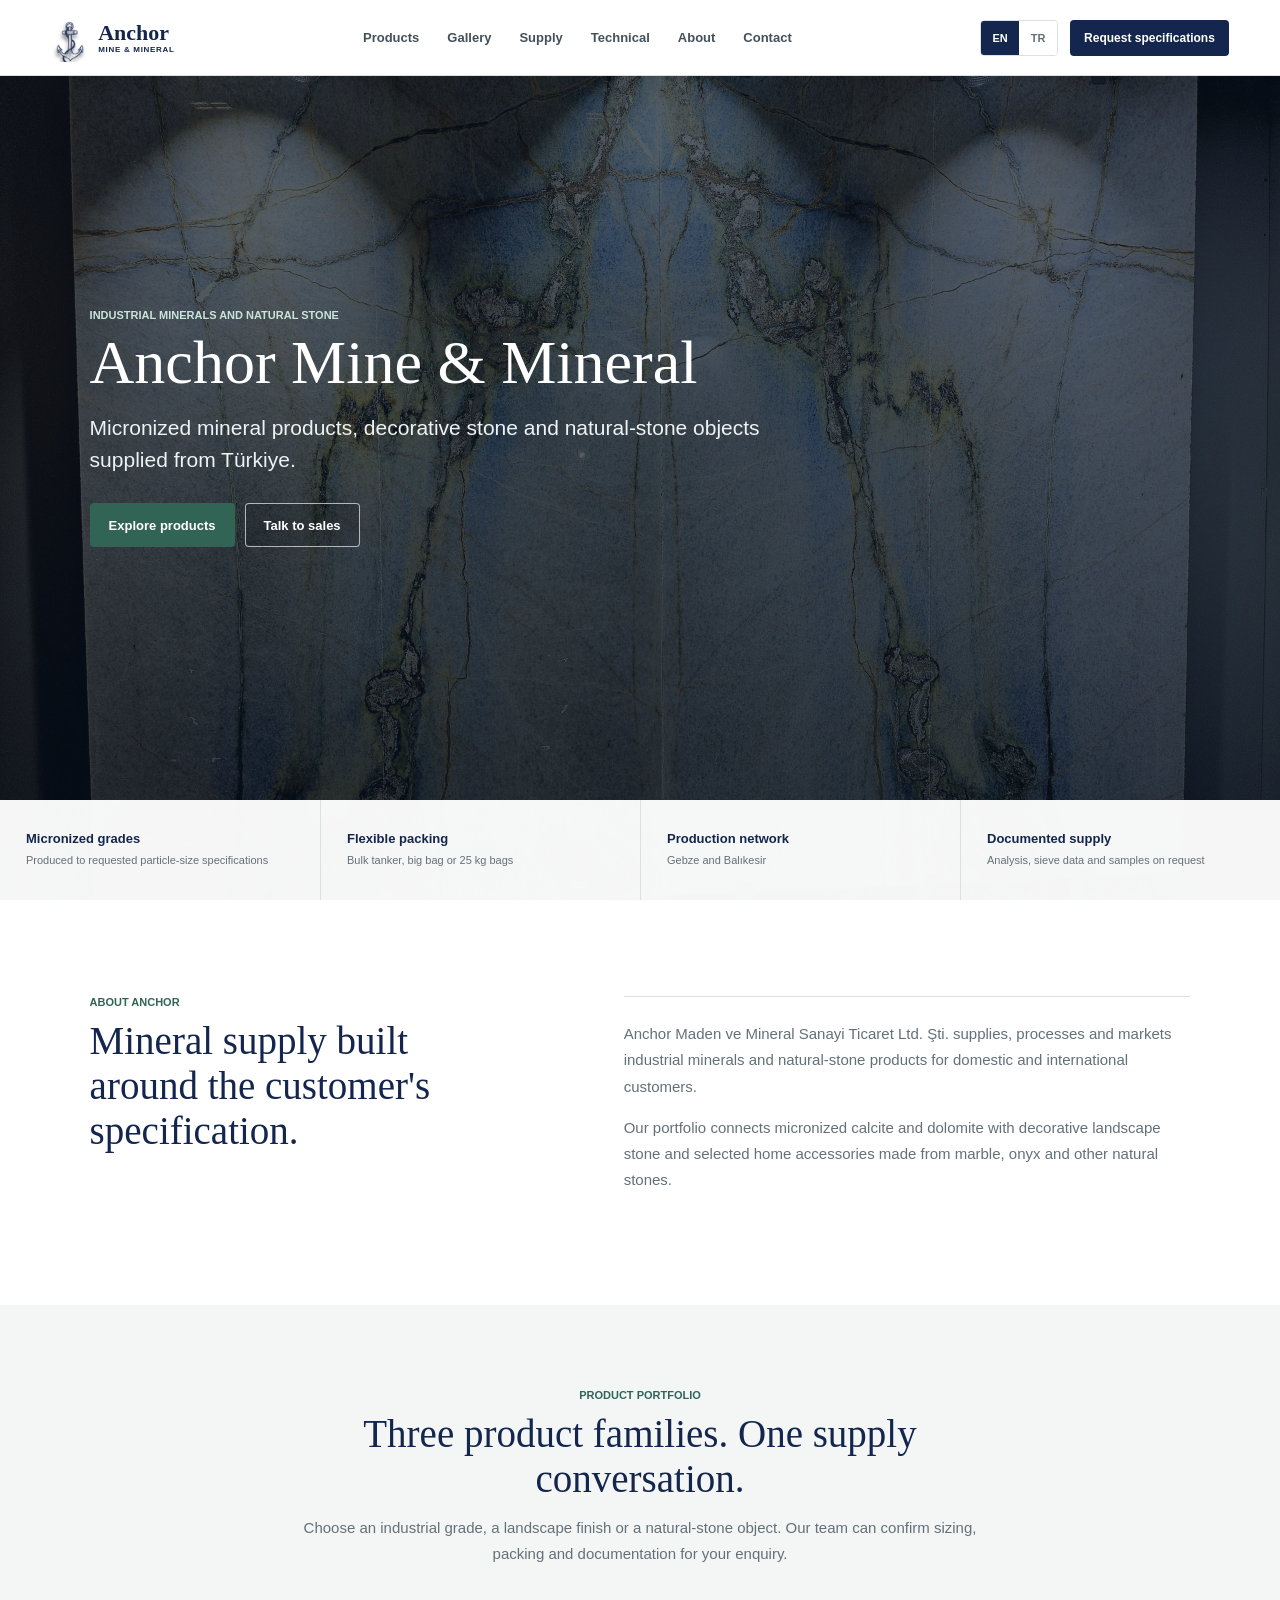
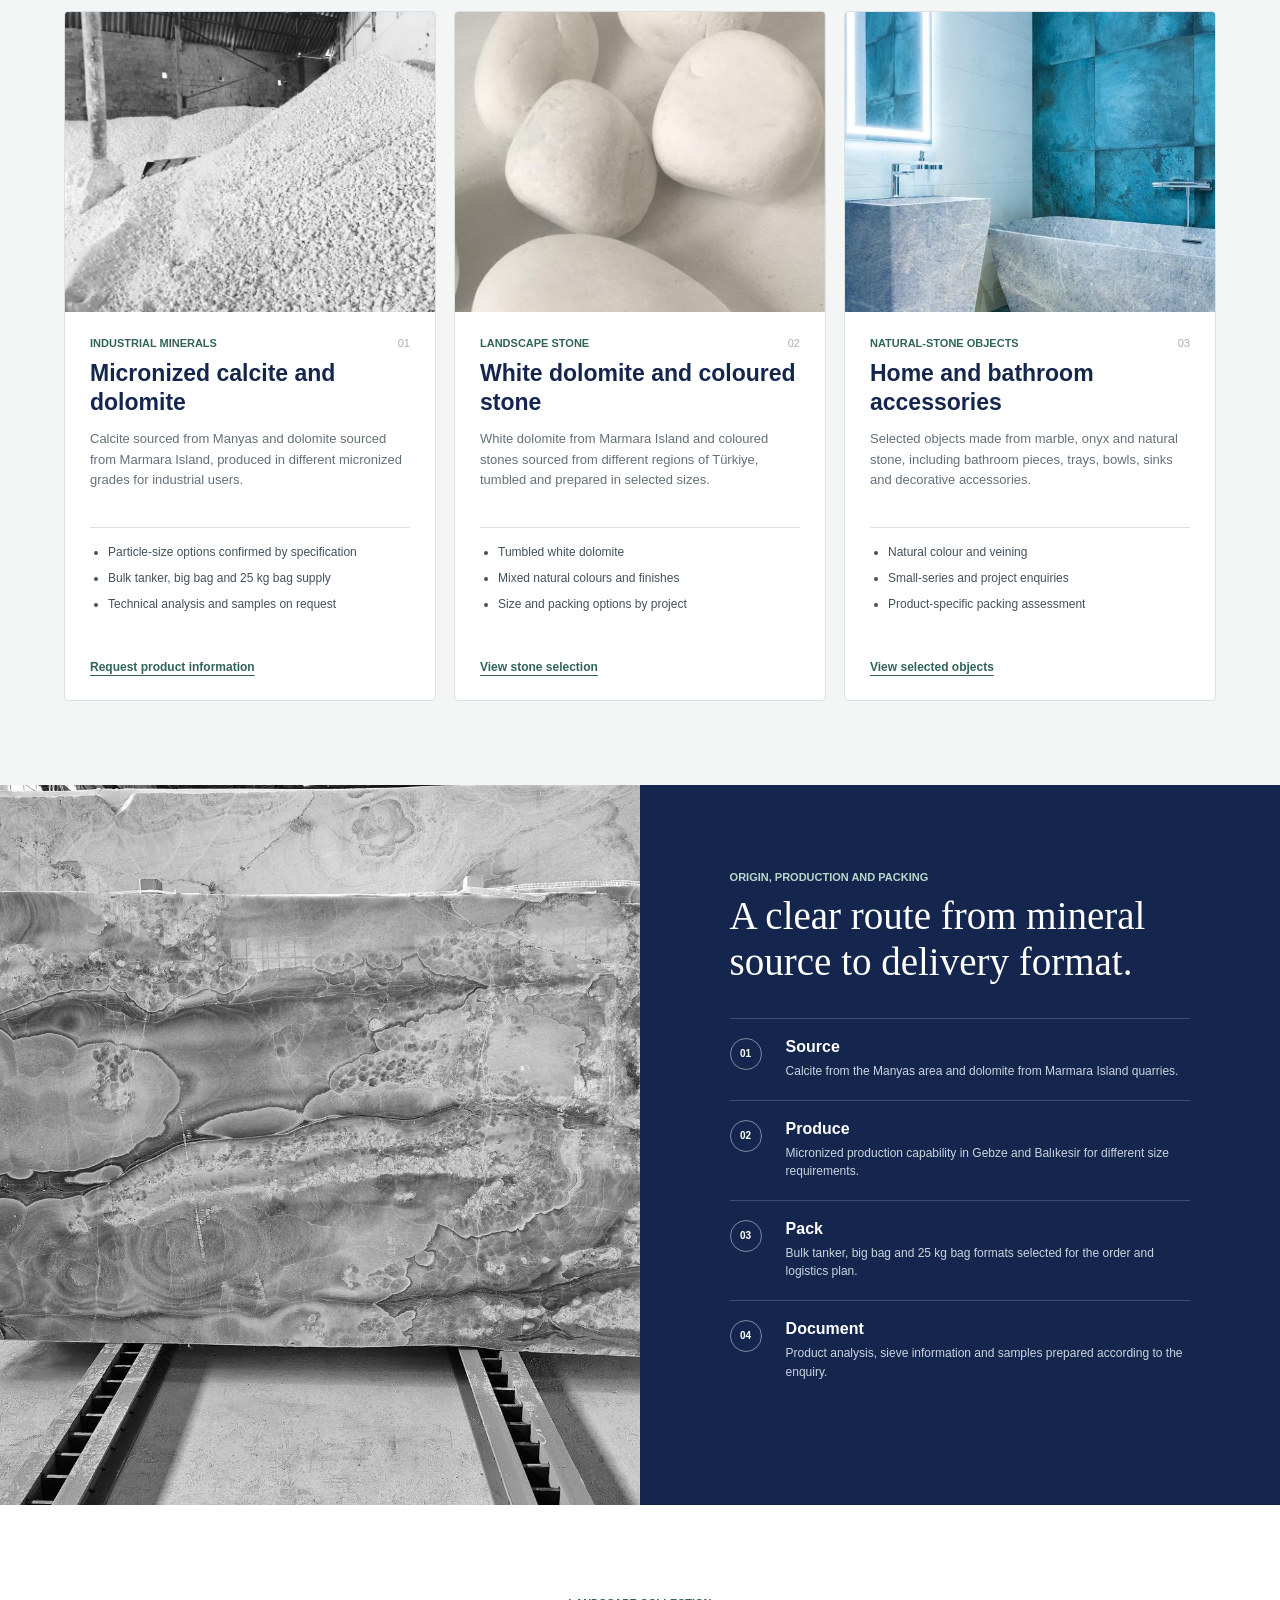
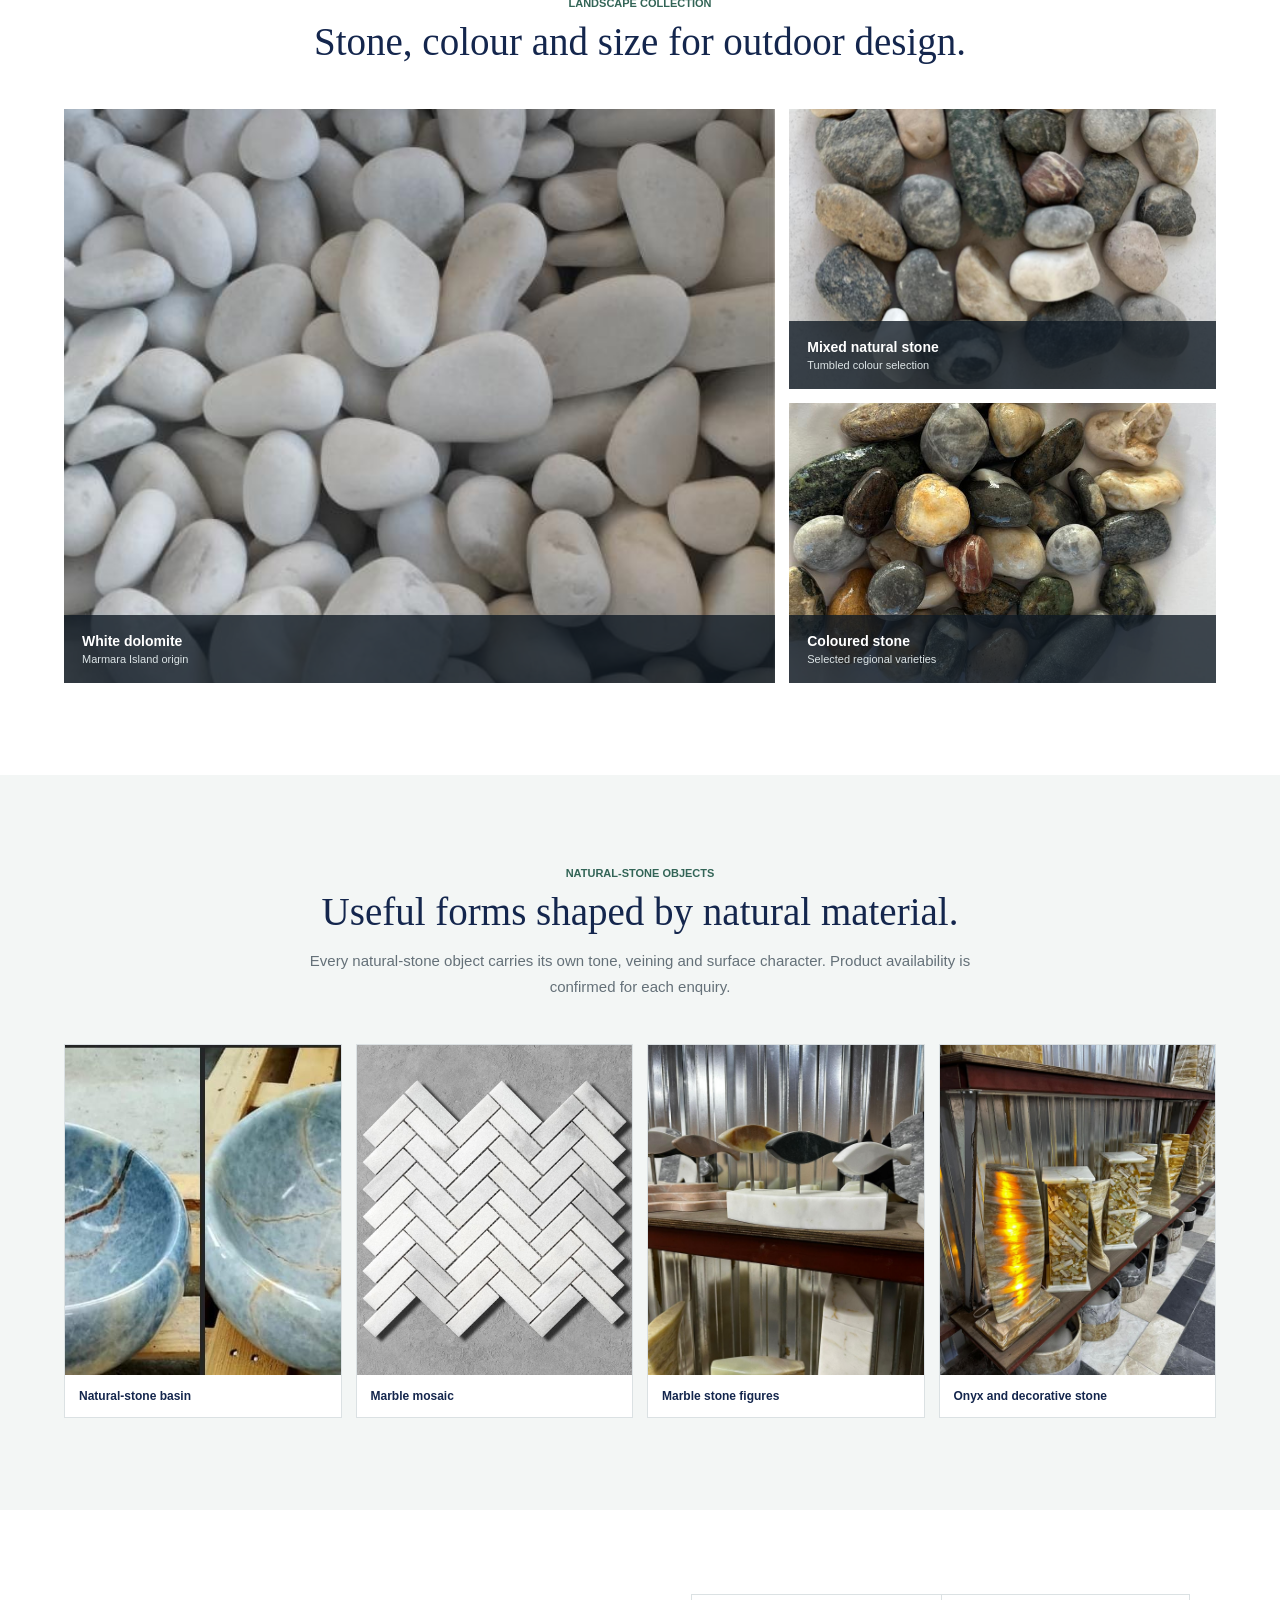
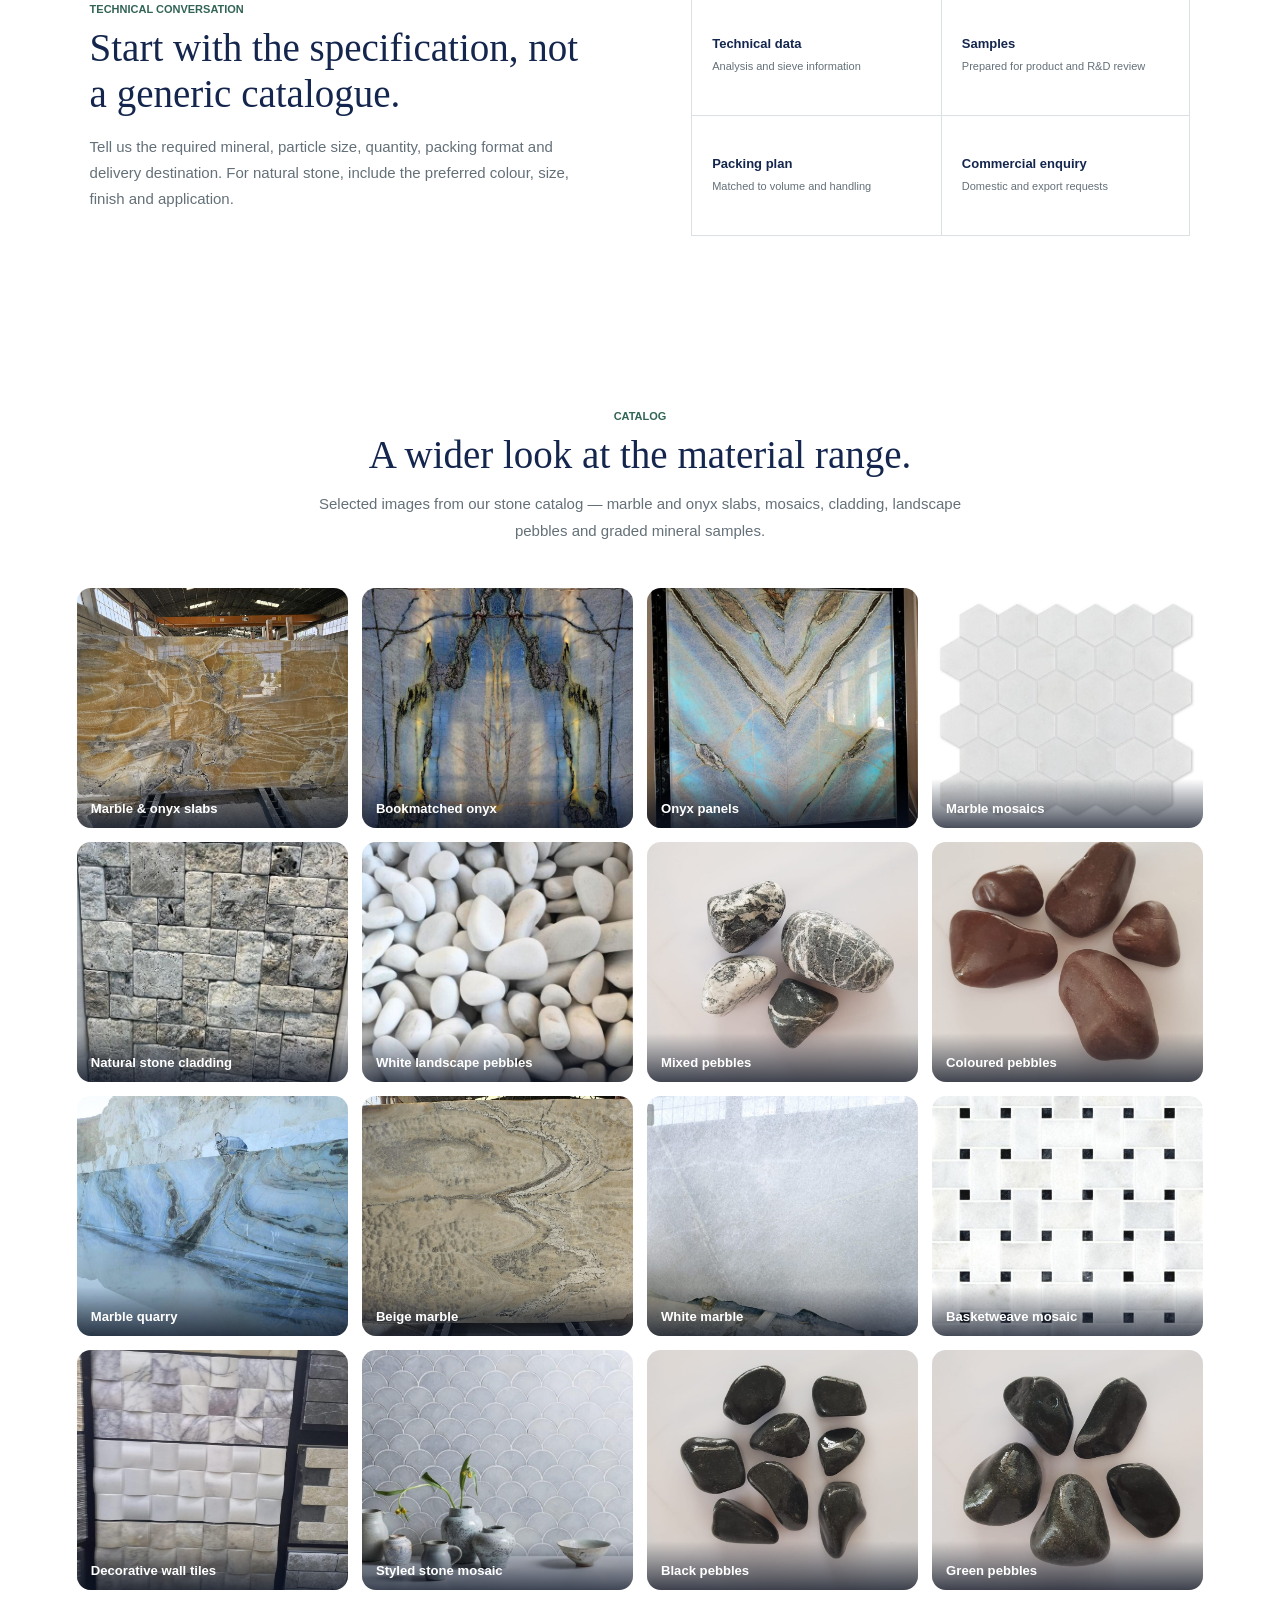
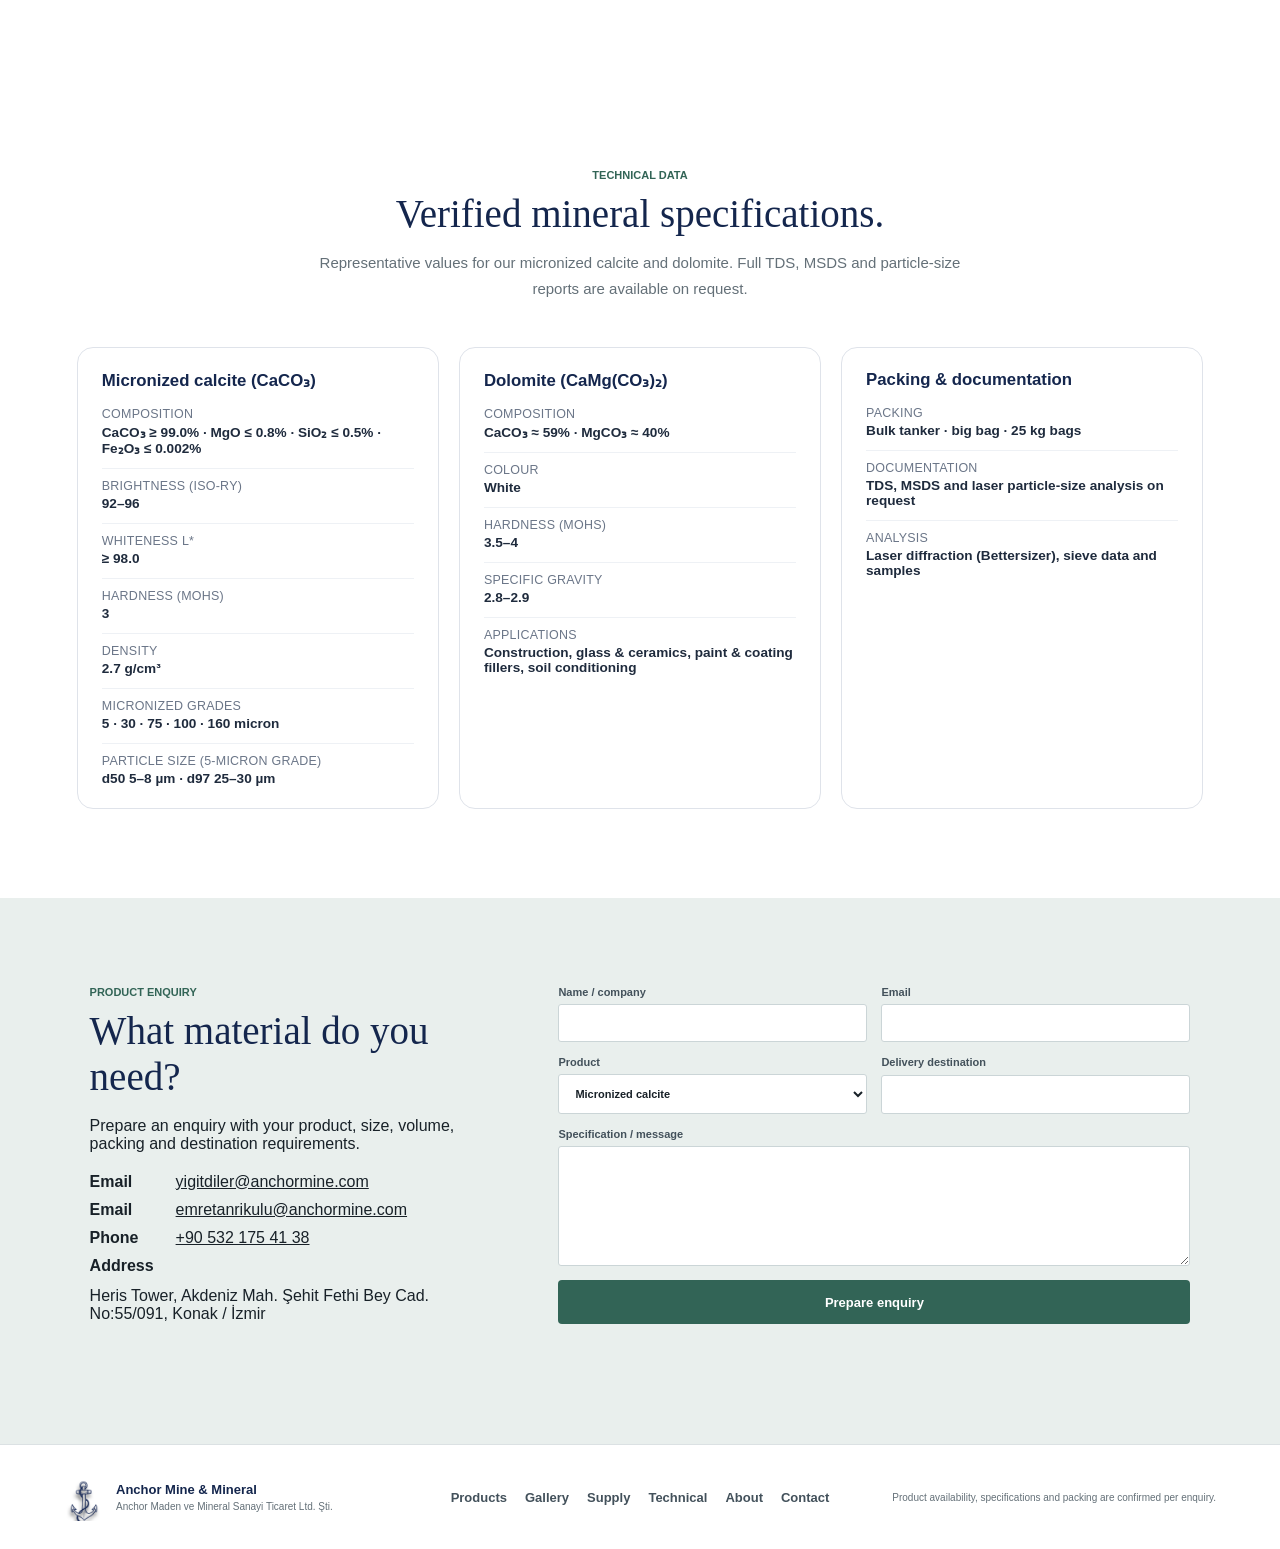
==== commit 34791fb6: "Update public contact email addresses" ====
--- a/index.html
+++ b/index.html
@@ -275,7 +275,8 @@
         <h2 data-i18n="contactTitle">What material do you need?</h2>
         <p data-i18n="contactText">Prepare an enquiry with your product, size, volume, packing and destination requirements.</p>
         <div class="contact-details">
-          <p><strong data-i18n="contactEmailLabel">Email</strong><a href="mailto:anchorminemineral@gmail.com">anchorminemineral@gmail.com</a></p>
+          <p><strong data-i18n="contactEmailLabel">Email</strong><a href="mailto:yigitdiler@anchormine.com">yigitdiler@anchormine.com</a></p>
+          <p><strong data-i18n="contactEmailLabelSecondary">Email</strong><a href="mailto:emretanrikulu@anchormine.com">emretanrikulu@anchormine.com</a></p>
           <p><strong data-i18n="contactPhoneLabel">Phone</strong><a href="tel:+905321754138">+90 532 175 41 38</a></p>
           <p><strong data-i18n="contactAddressLabel">Address</strong><span>Heris Tower, Akdeniz Mah. Şehit Fethi Bey Cad. No:55/091, Konak / İzmir</span></p>
         </div>
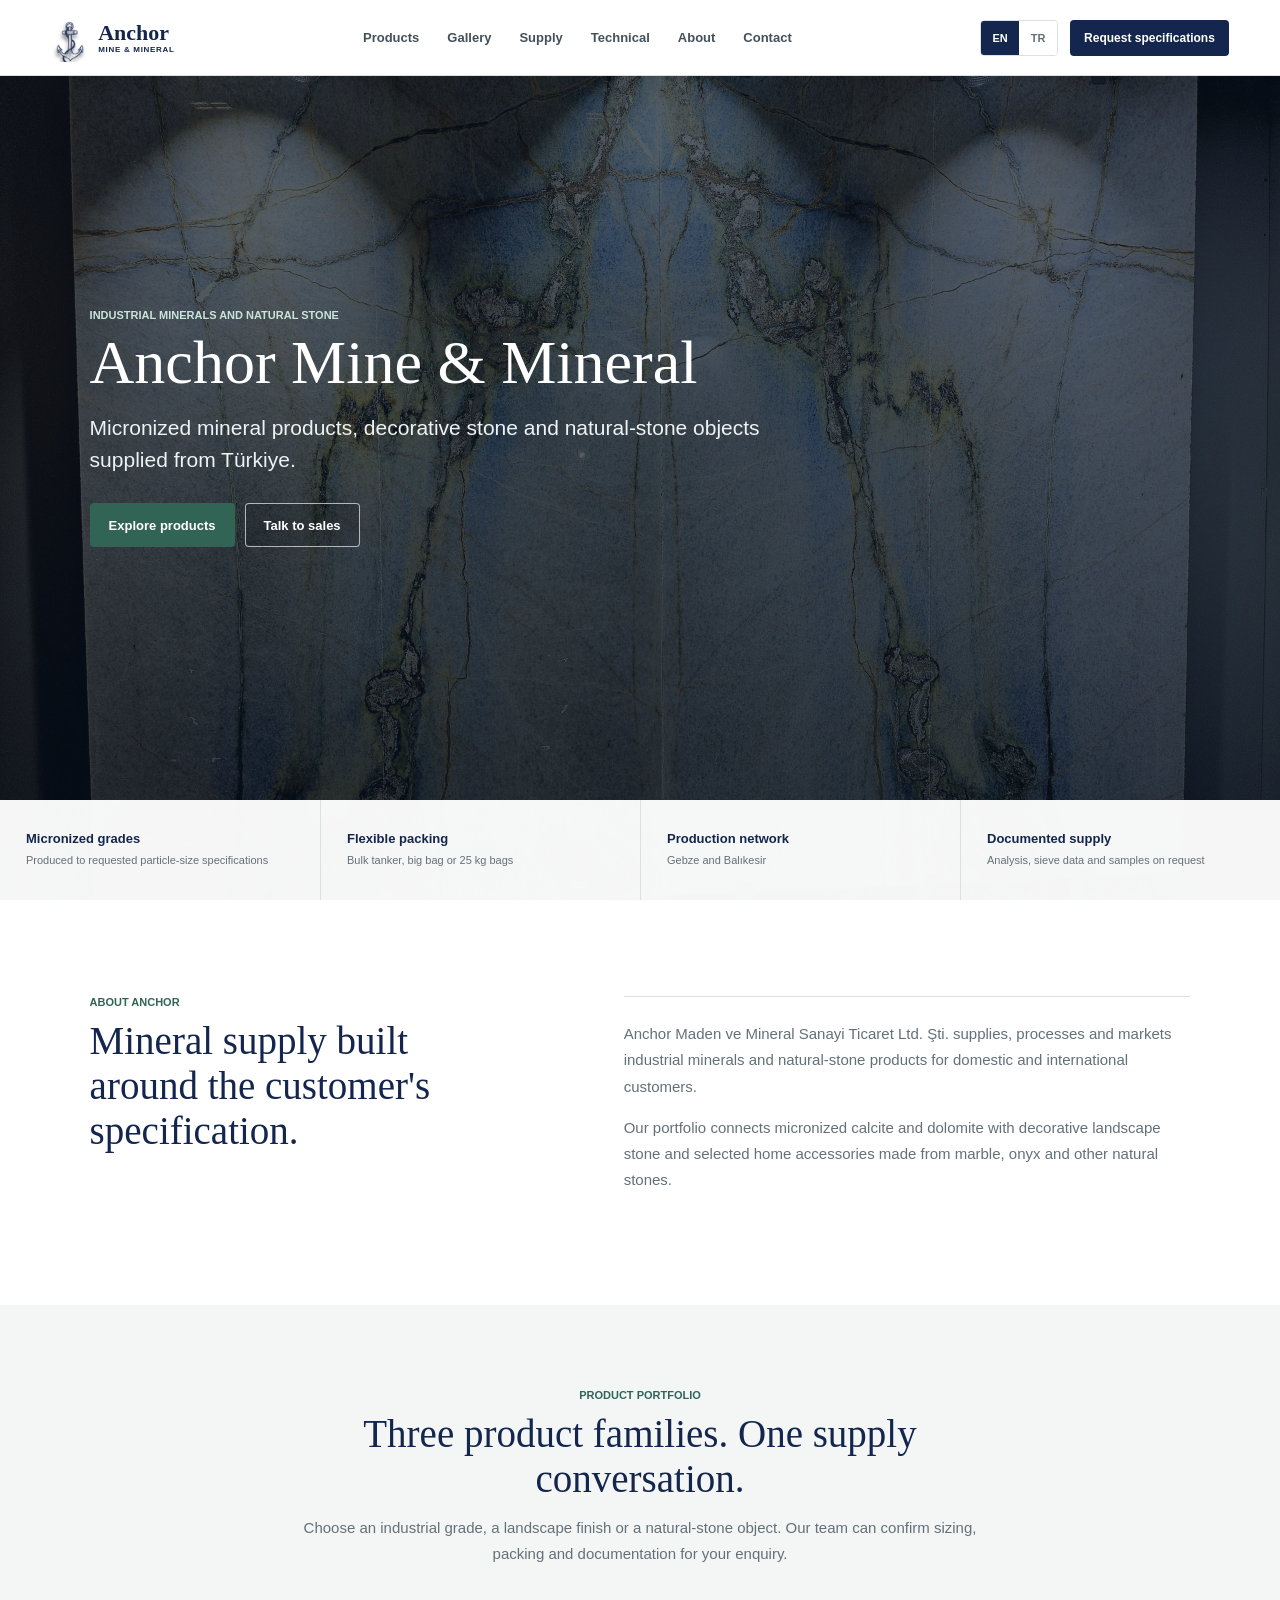
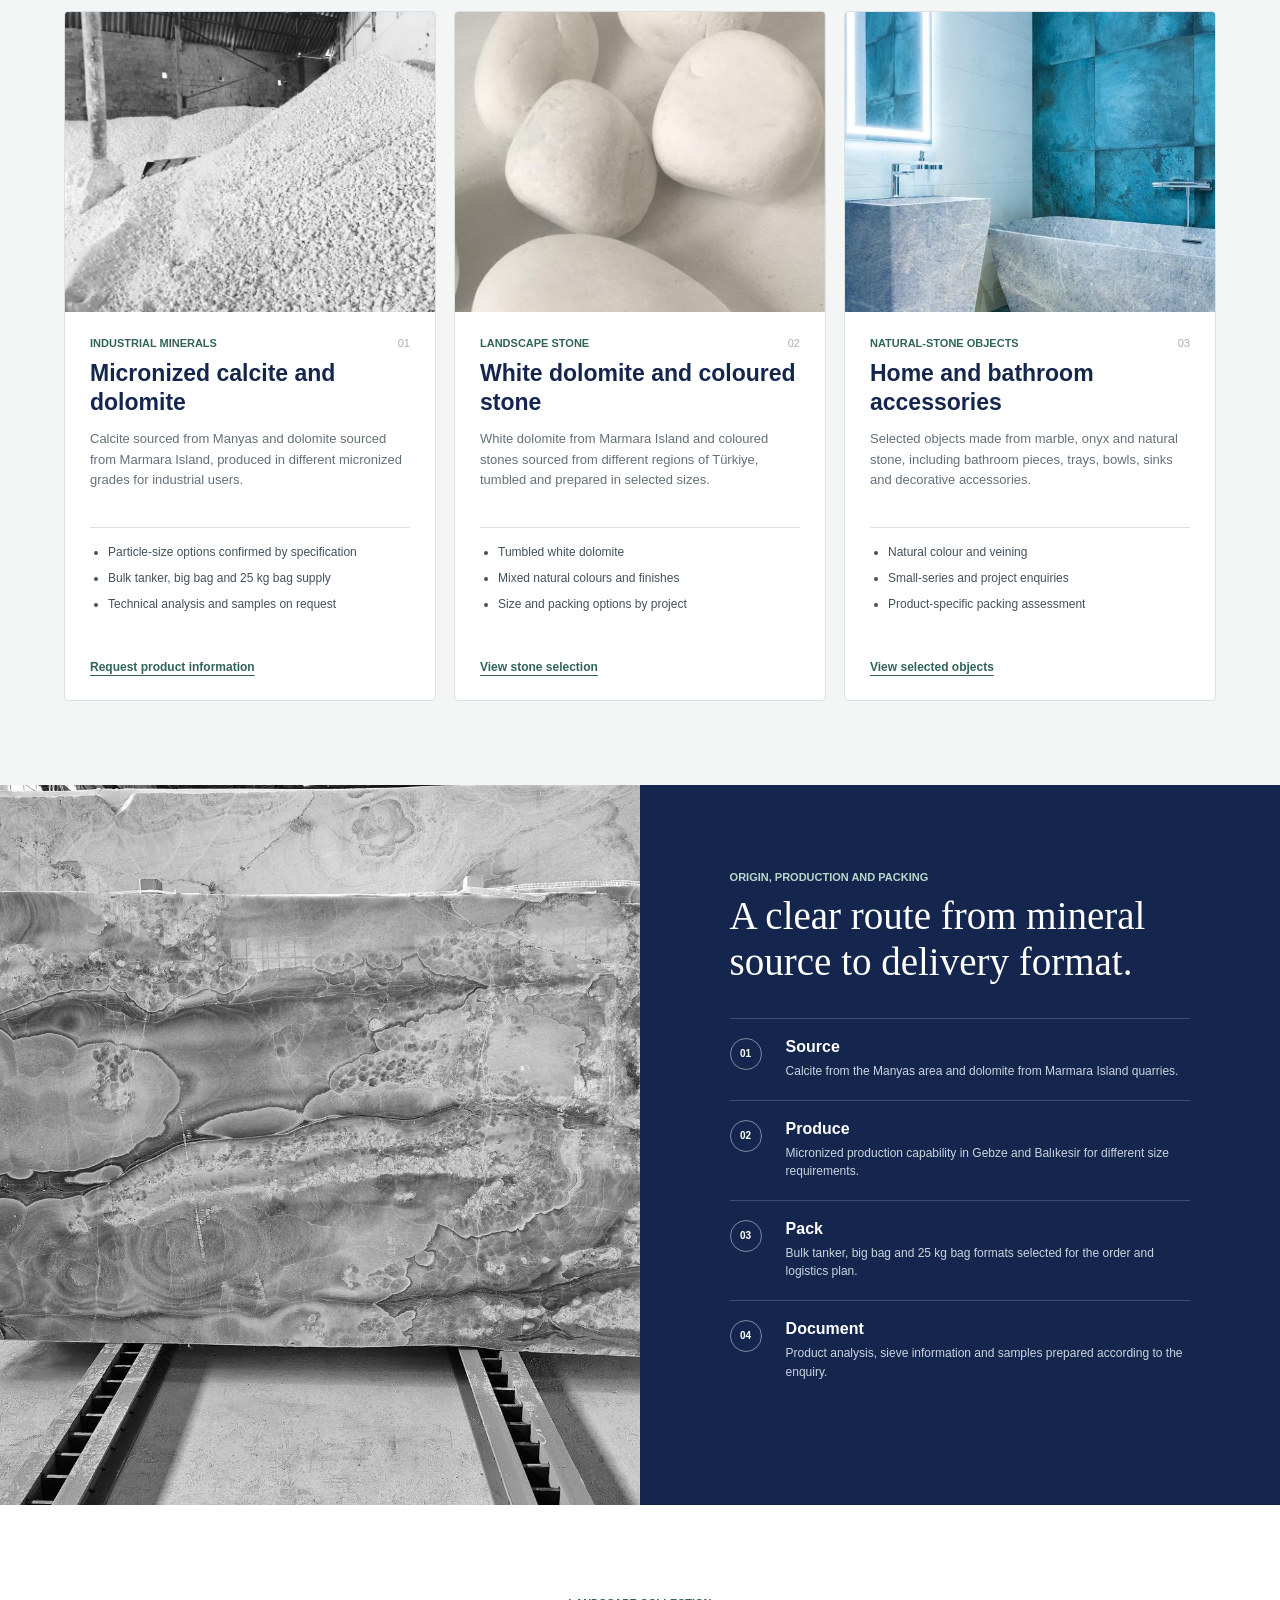
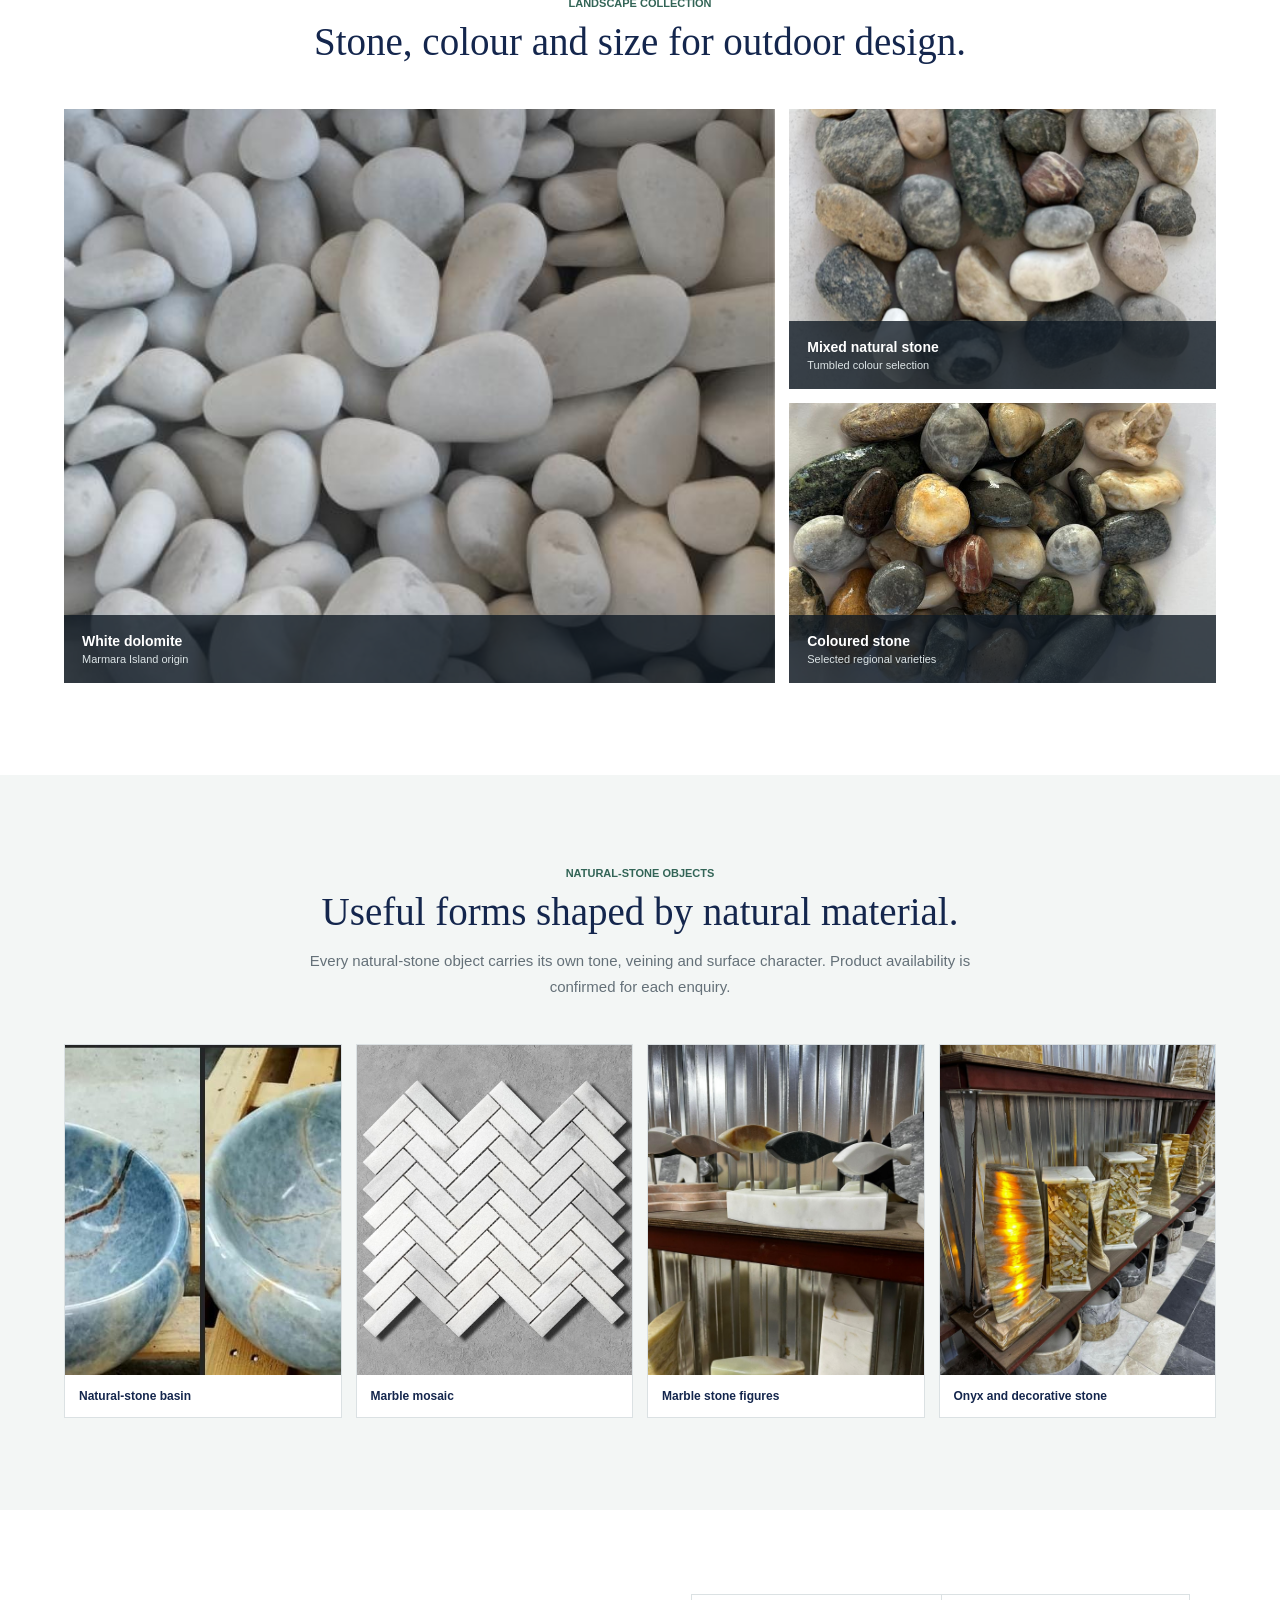
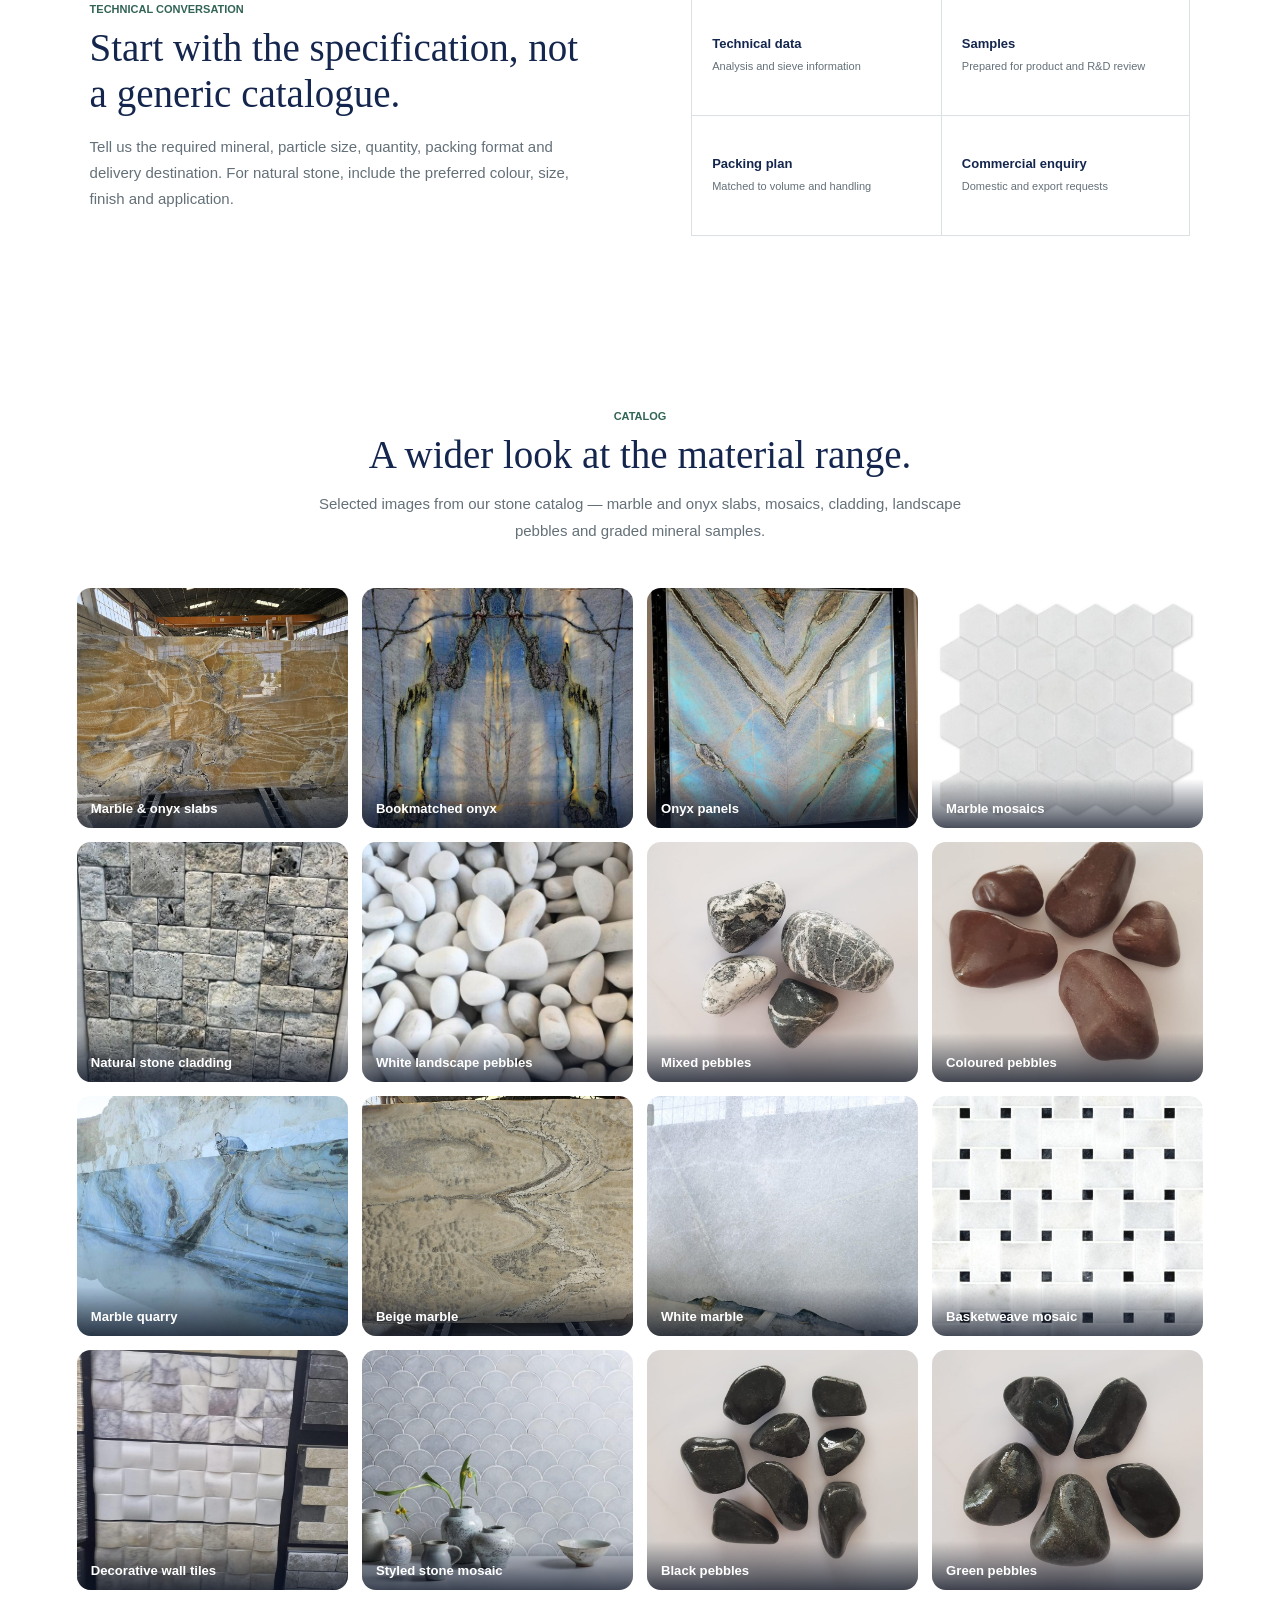
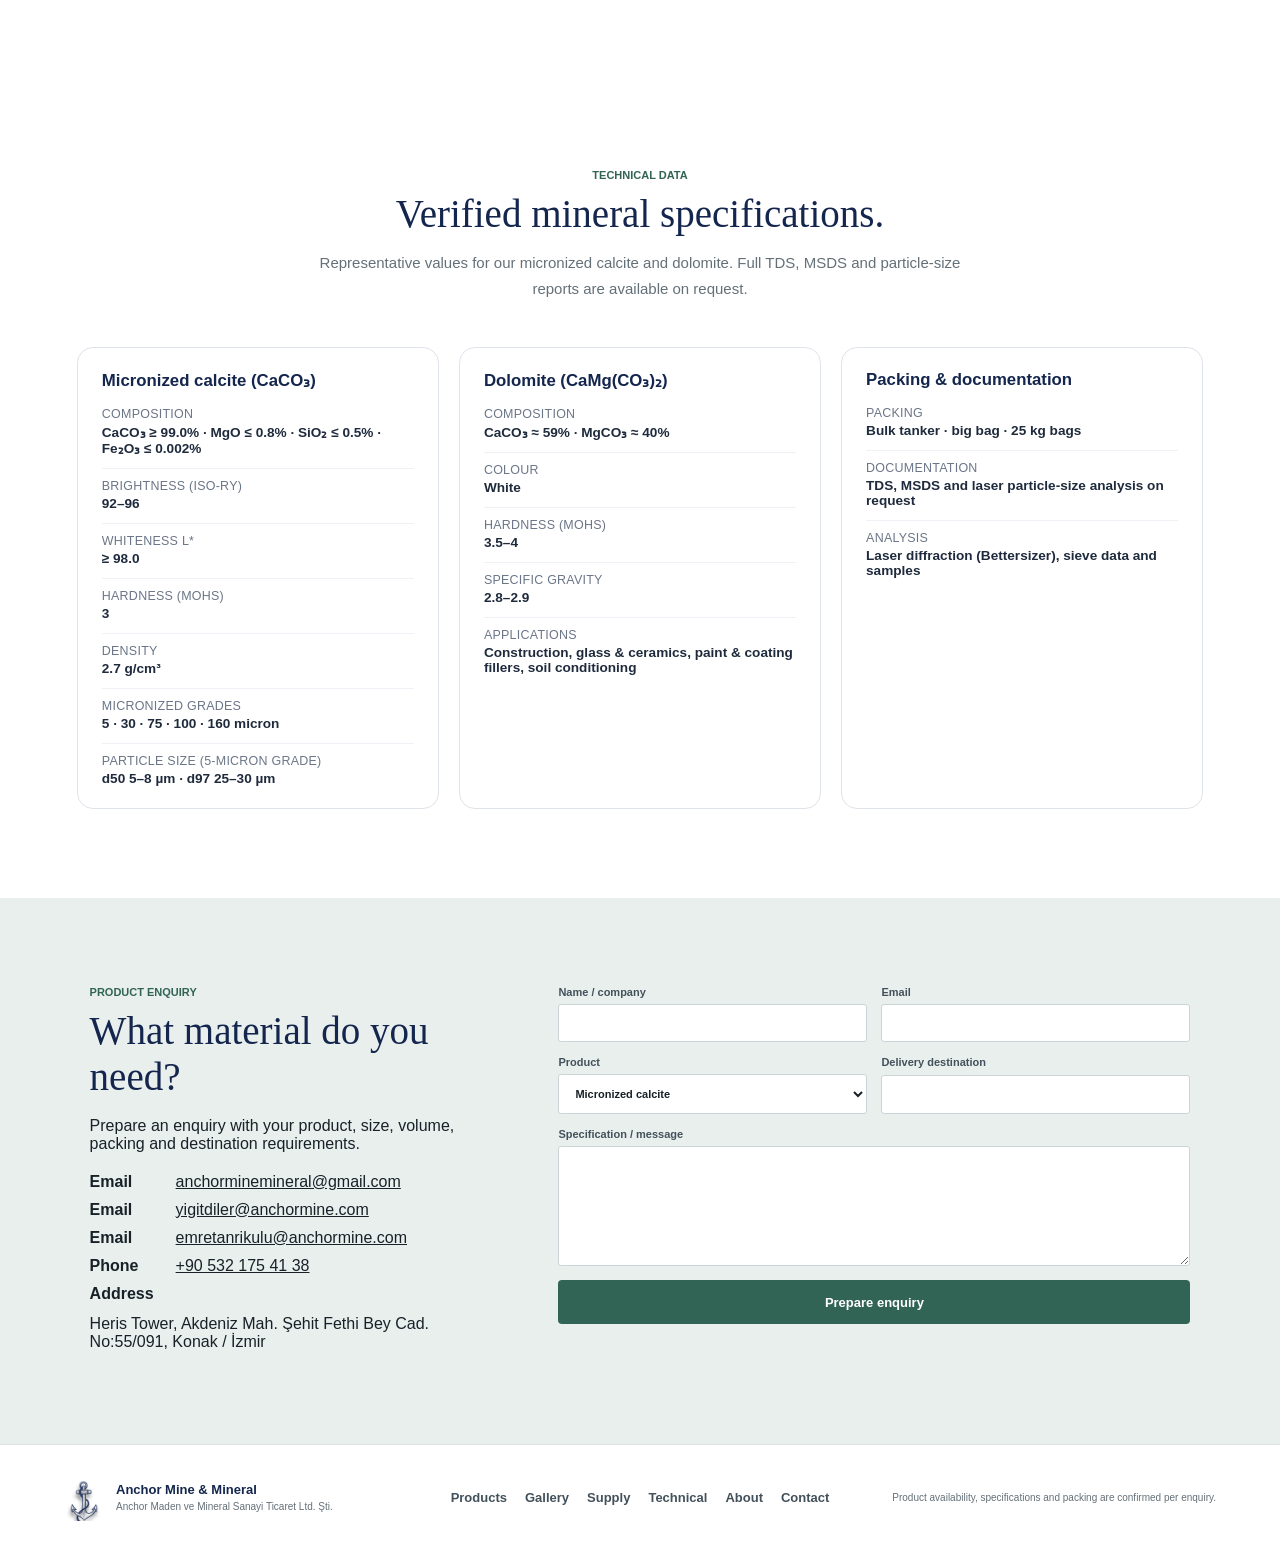
==== commit 69d4dfb5: "Add favicon and show all contact emails" ====
--- a/index.html
+++ b/index.html
@@ -6,6 +6,8 @@
   <meta name="description" content="Anchor Mine & Mineral supplies micronized calcite and dolomite, decorative landscape stone, and natural-stone home accessories from Türkiye.">
   <meta name="theme-color" content="#14264d">
   <title>Anchor Mine & Mineral | Industrial Minerals and Natural Stone</title>
+  <link rel="icon" type="image/png" href="/assets/anchor-logo.png">
+  <link rel="apple-touch-icon" href="/assets/anchor-logo.png">
   <link rel="stylesheet" href="styles.css">
   <script src="script.js" defer></script>
 </head>
@@ -275,6 +277,7 @@
         <h2 data-i18n="contactTitle">What material do you need?</h2>
         <p data-i18n="contactText">Prepare an enquiry with your product, size, volume, packing and destination requirements.</p>
         <div class="contact-details">
+          <p><strong data-i18n="contactEmailLabel">Email</strong><a href="mailto:anchorminemineral@gmail.com">anchorminemineral@gmail.com</a></p>
           <p><strong data-i18n="contactEmailLabel">Email</strong><a href="mailto:yigitdiler@anchormine.com">yigitdiler@anchormine.com</a></p>
           <p><strong data-i18n="contactEmailLabelSecondary">Email</strong><a href="mailto:emretanrikulu@anchormine.com">emretanrikulu@anchormine.com</a></p>
           <p><strong data-i18n="contactPhoneLabel">Phone</strong><a href="tel:+905321754138">+90 532 175 41 38</a></p>
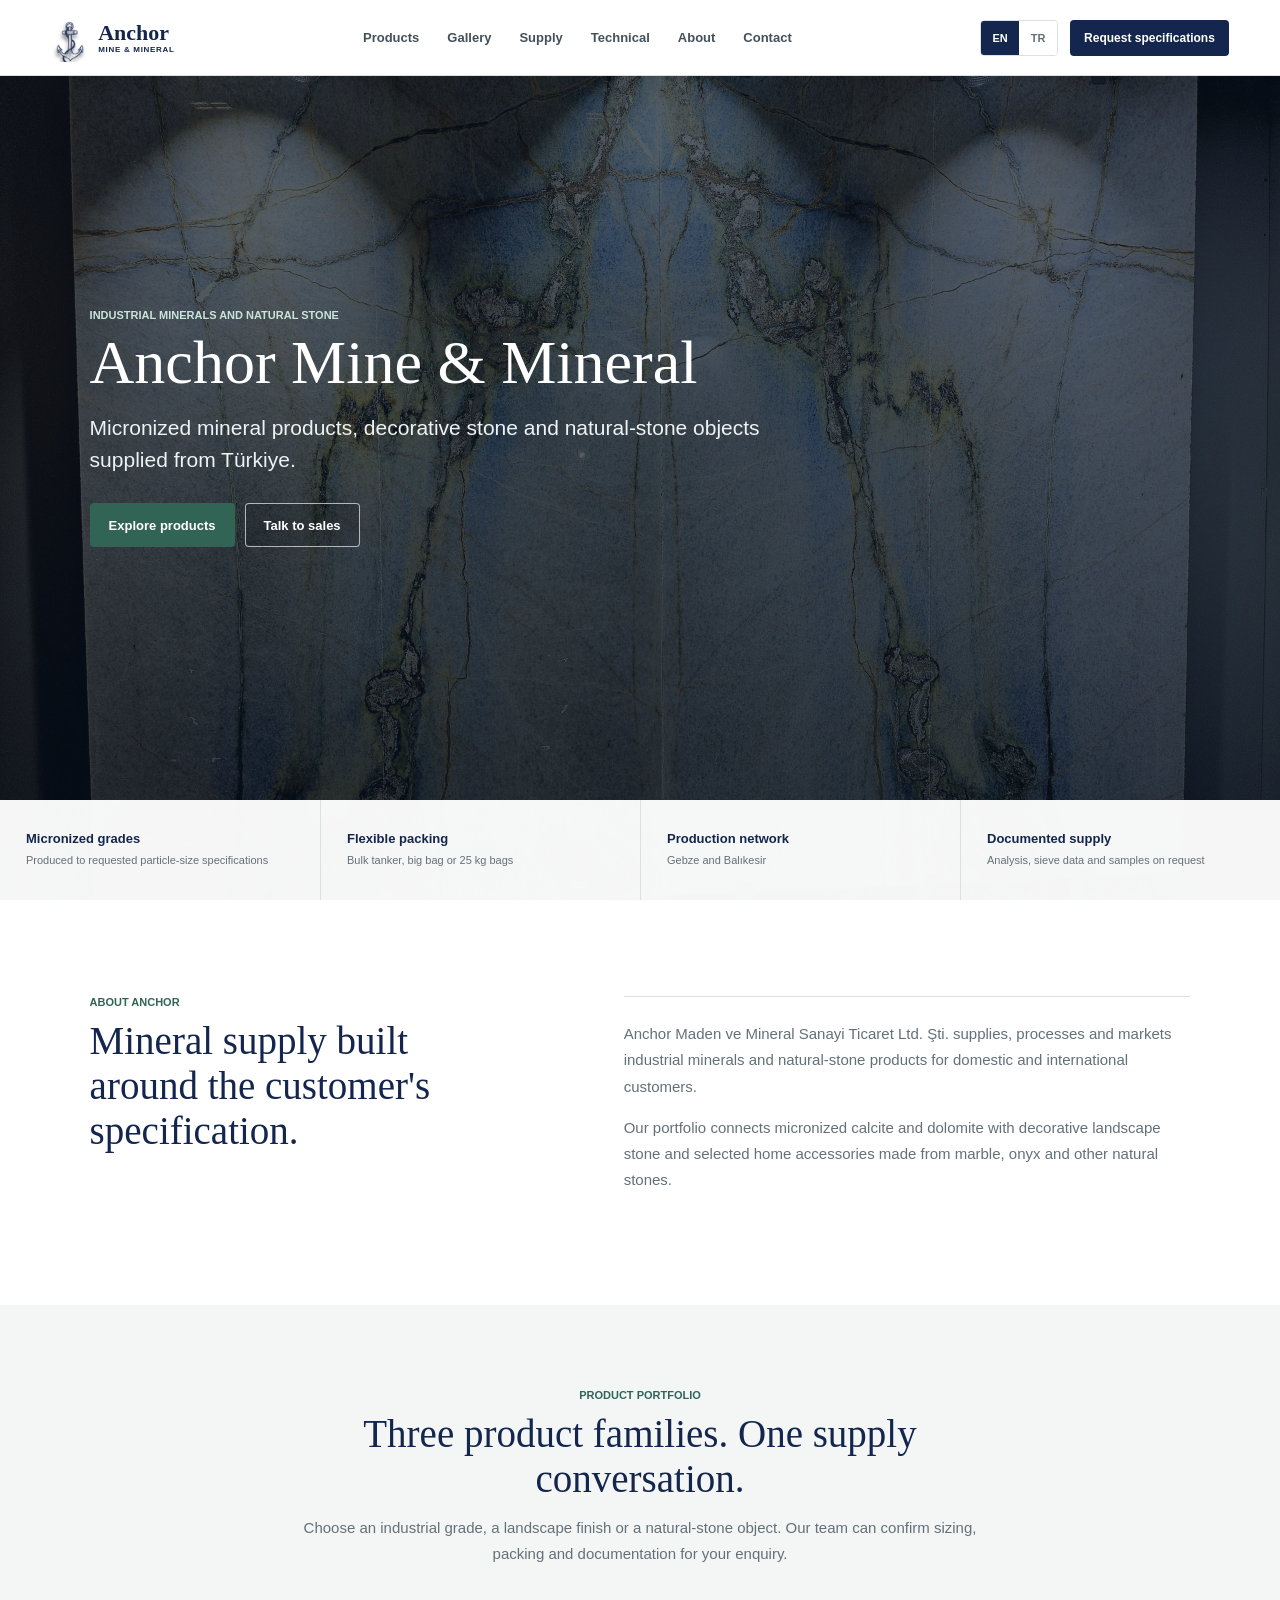
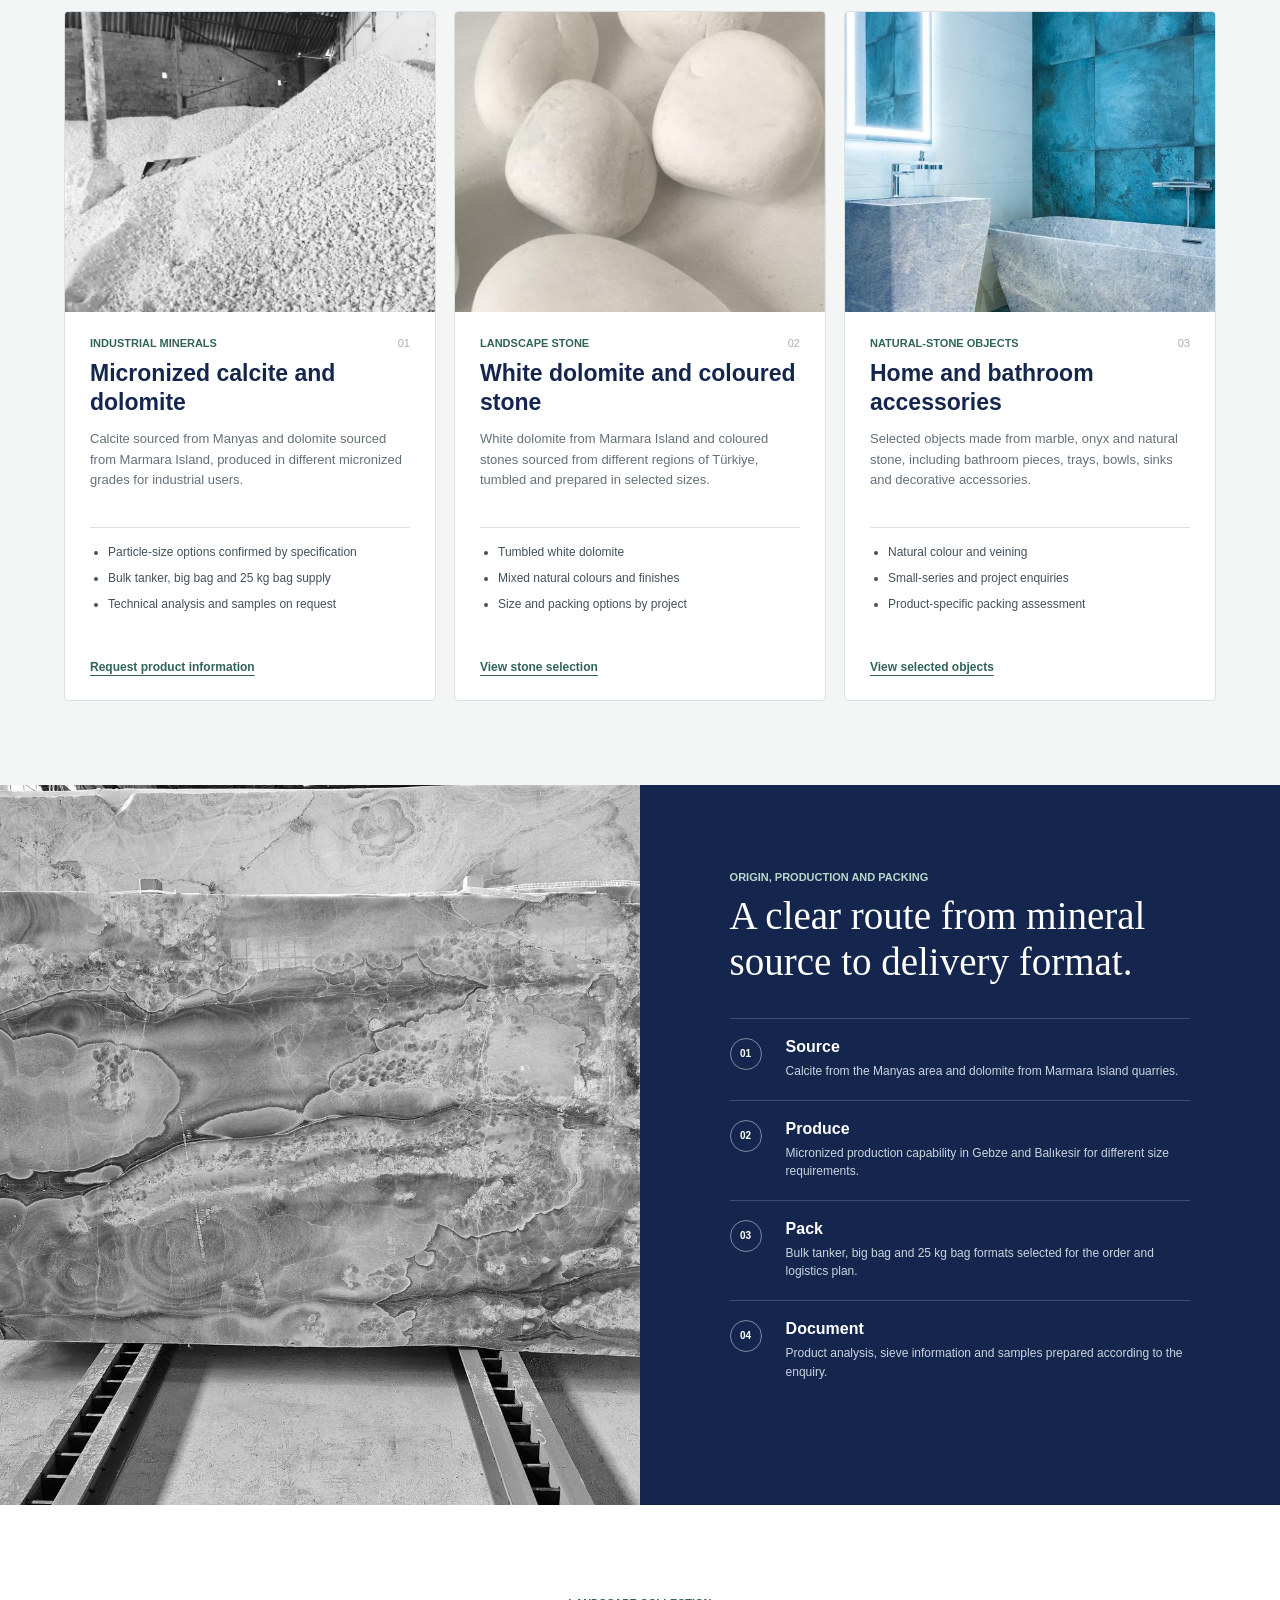
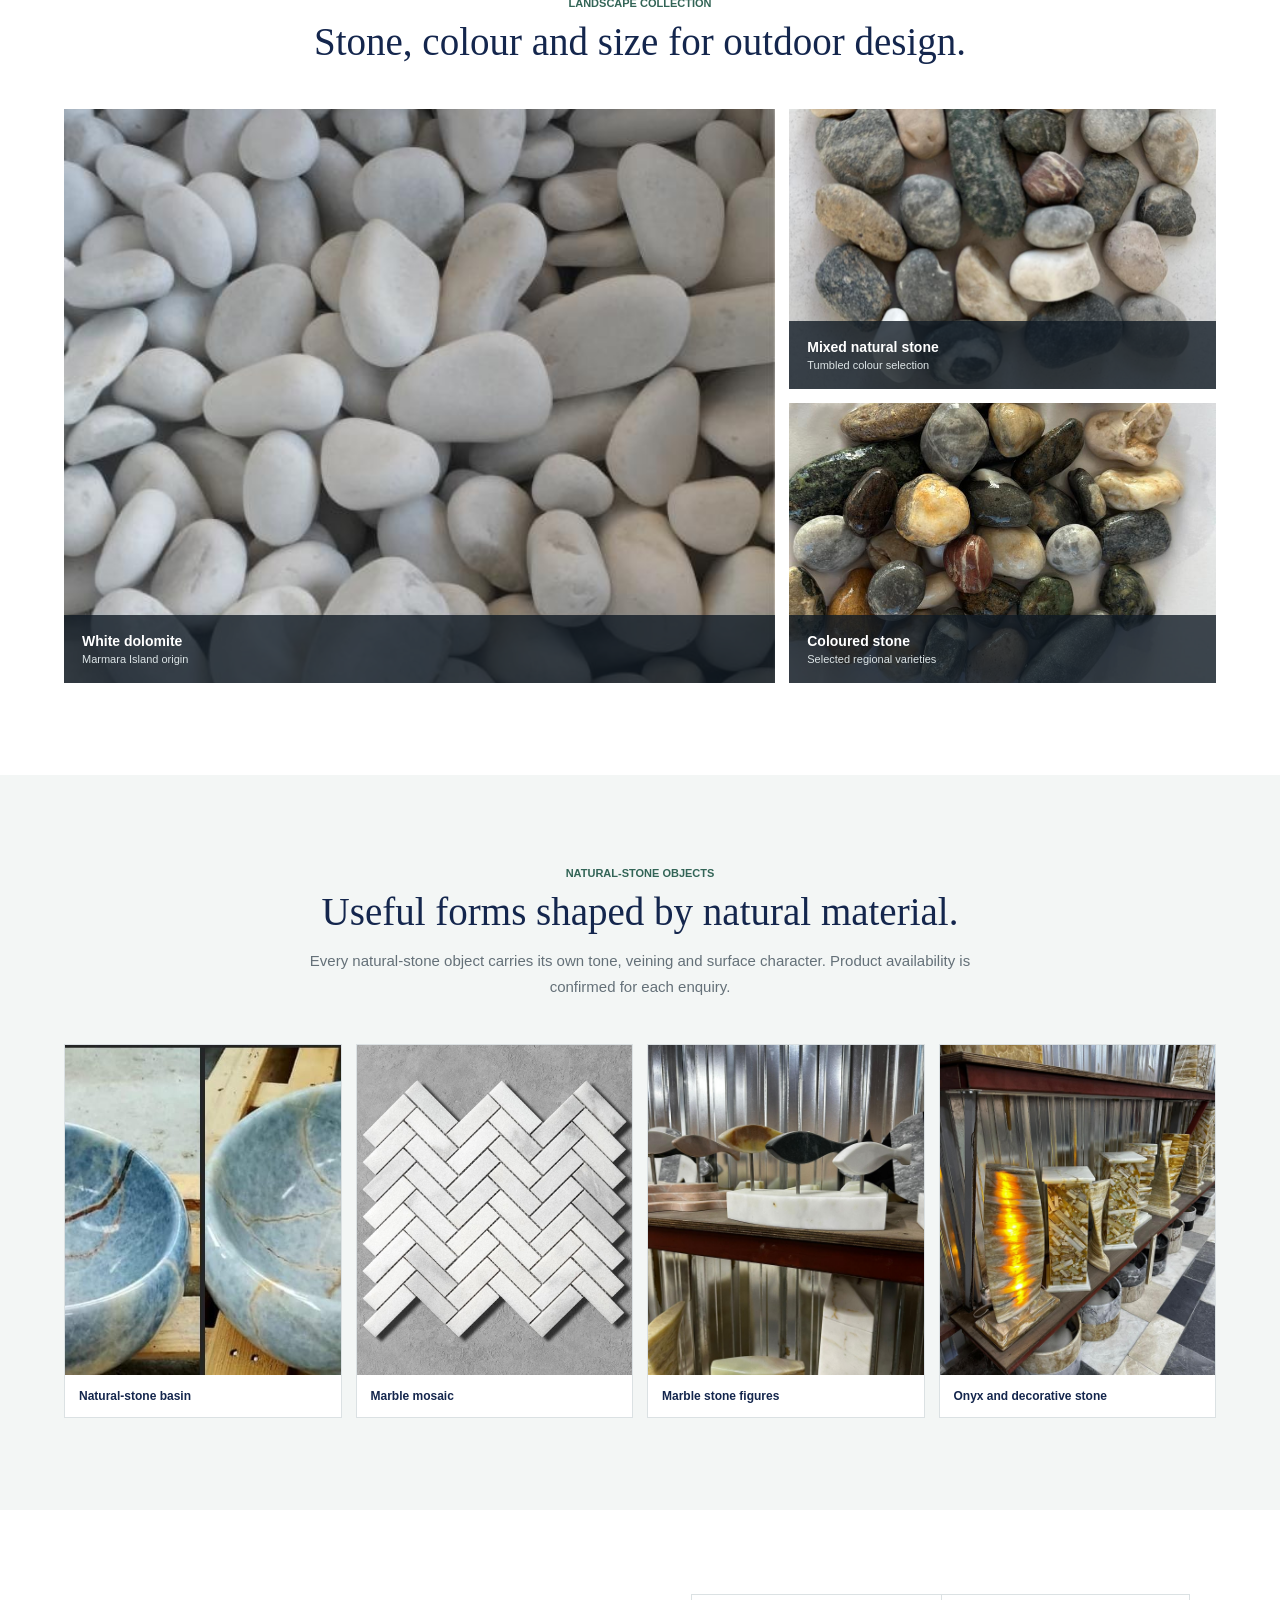
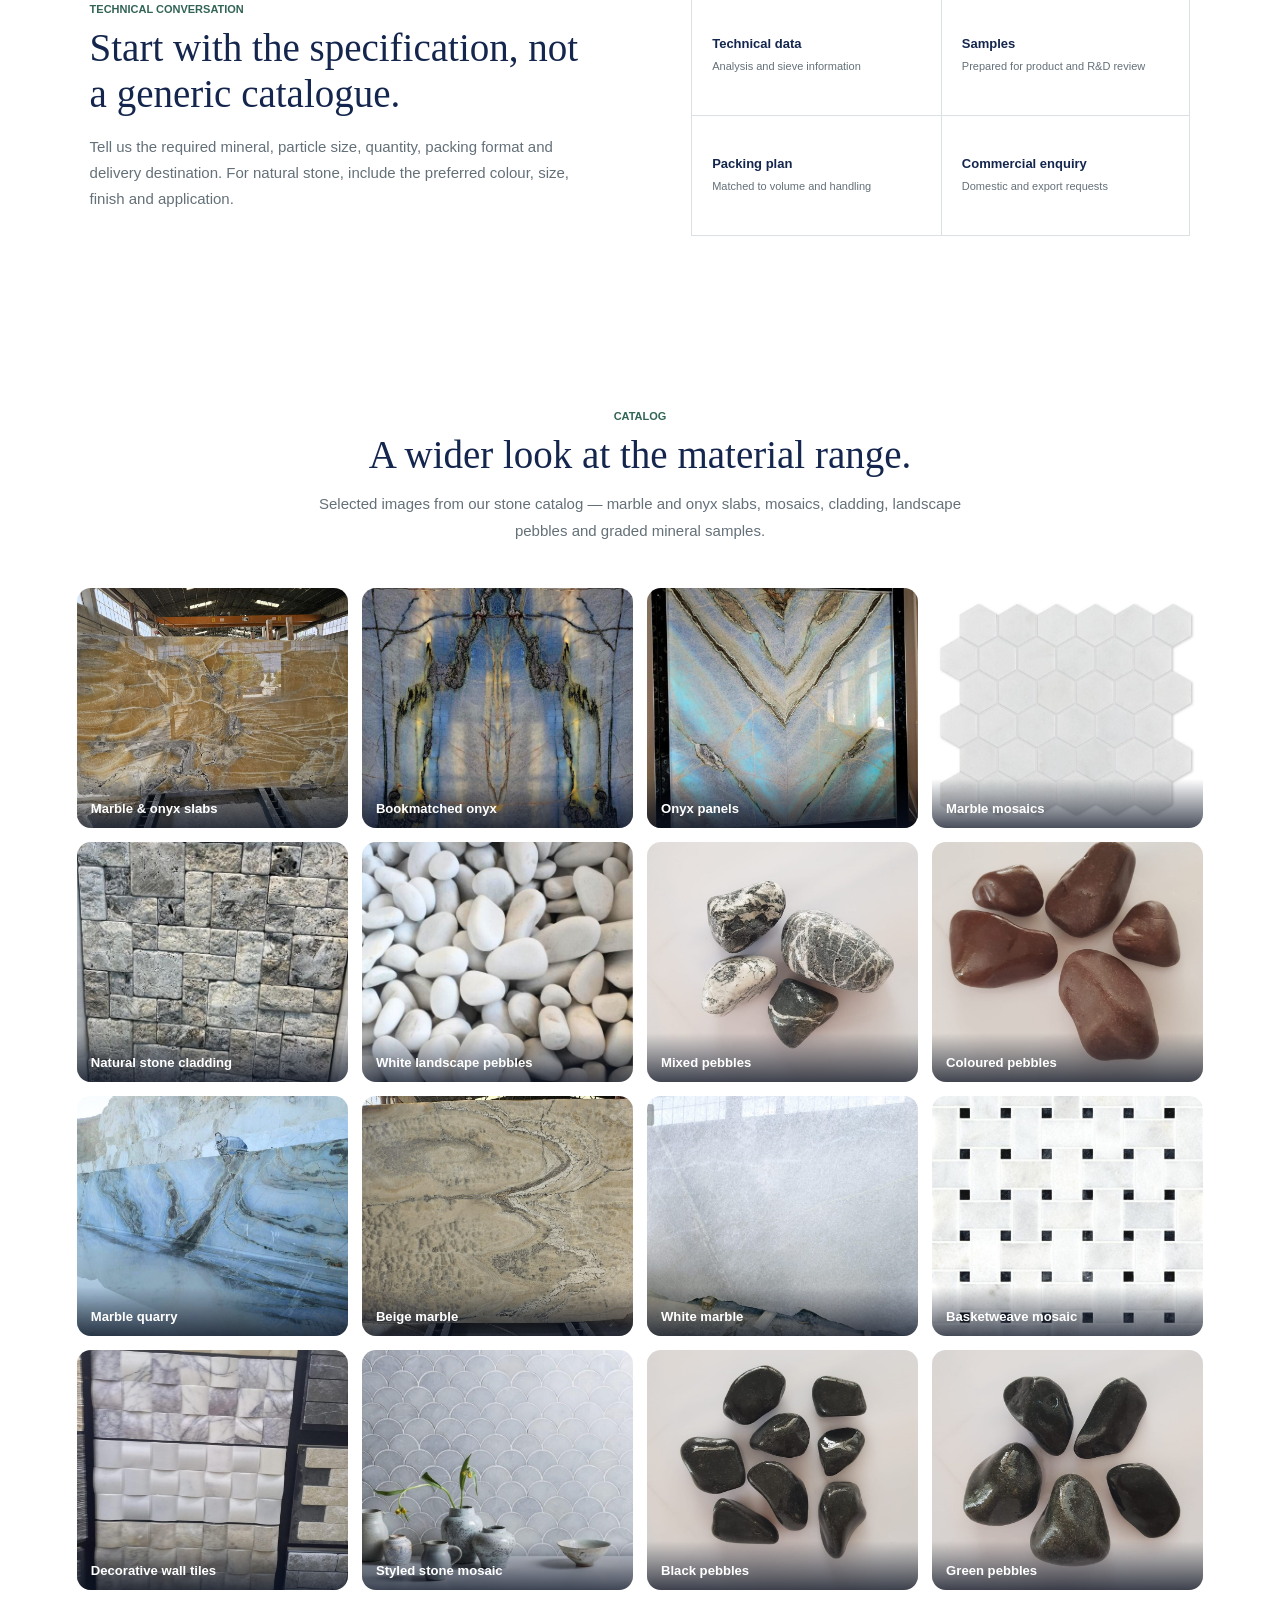
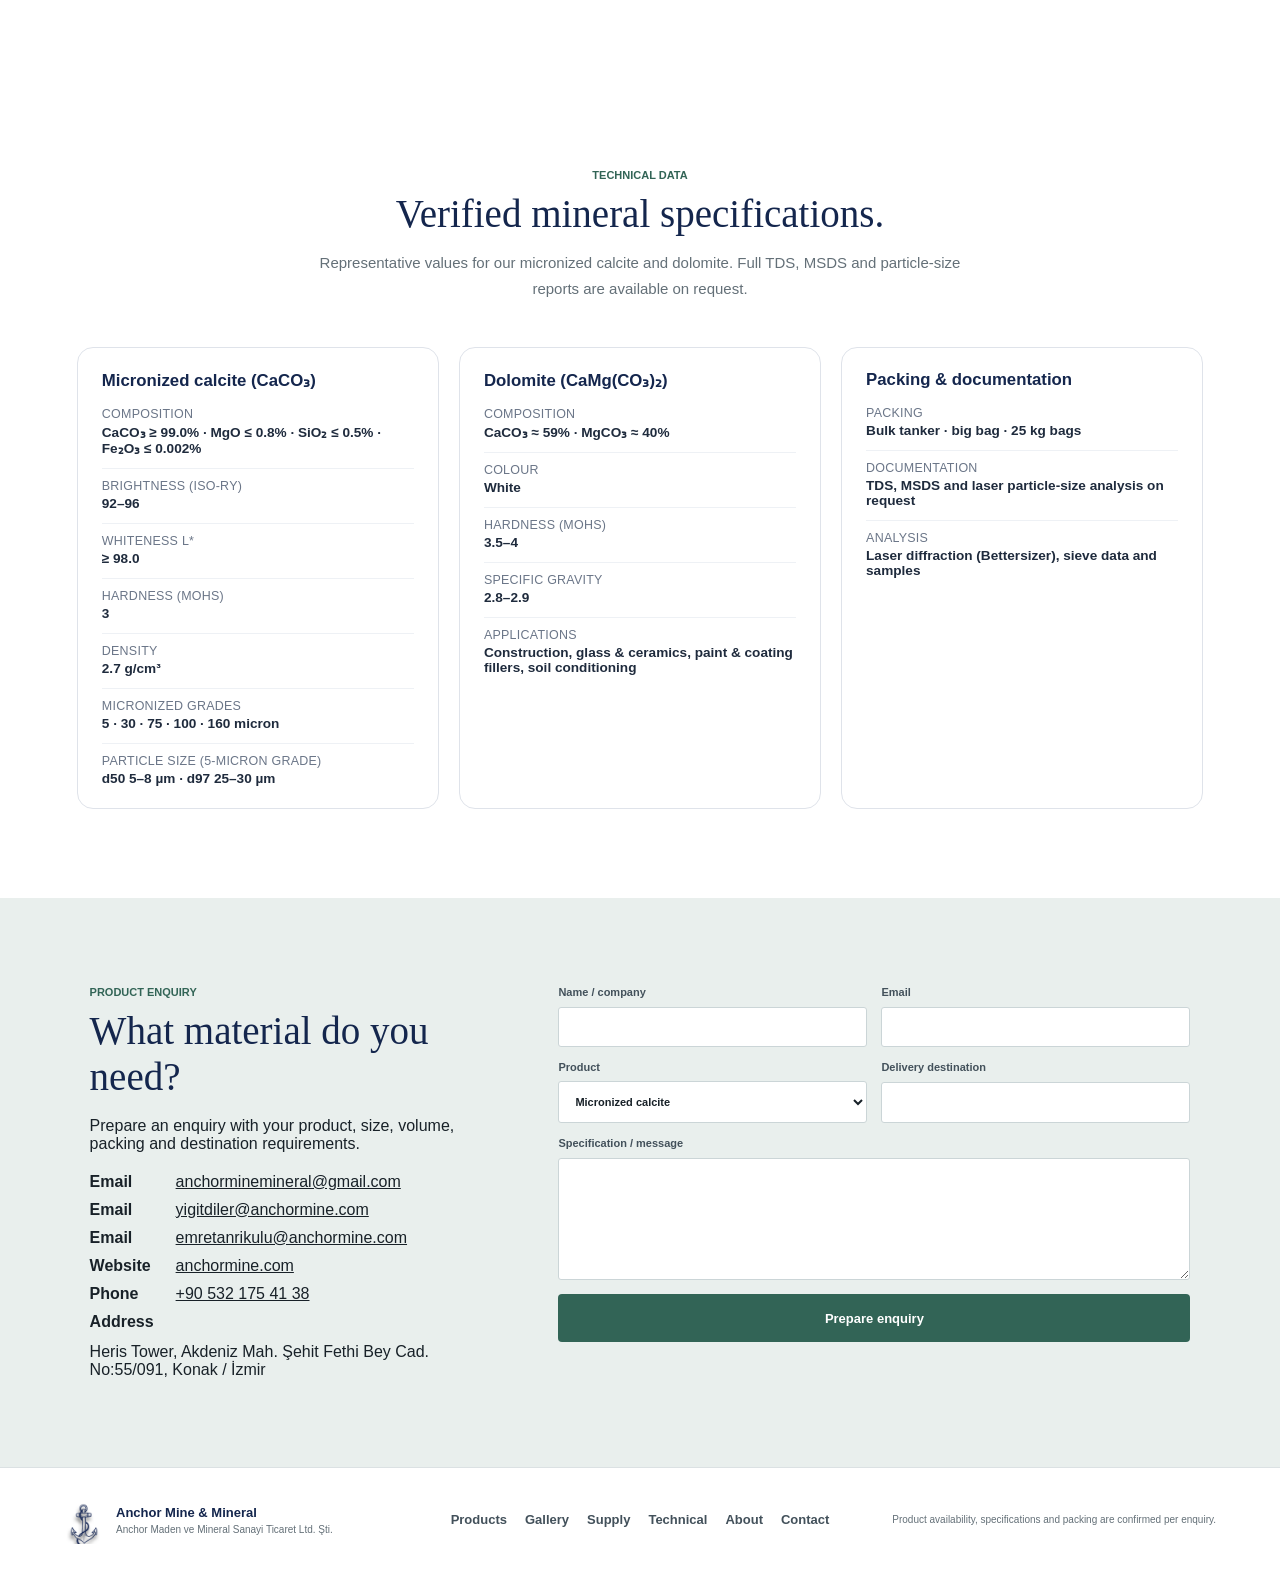
==== commit ba9b8b32: "Add website contact link and clear stale Pages queue" ====
--- a/index.html
+++ b/index.html
@@ -280,6 +280,7 @@
           <p><strong data-i18n="contactEmailLabel">Email</strong><a href="mailto:anchorminemineral@gmail.com">anchorminemineral@gmail.com</a></p>
           <p><strong data-i18n="contactEmailLabel">Email</strong><a href="mailto:yigitdiler@anchormine.com">yigitdiler@anchormine.com</a></p>
           <p><strong data-i18n="contactEmailLabelSecondary">Email</strong><a href="mailto:emretanrikulu@anchormine.com">emretanrikulu@anchormine.com</a></p>
+          <p><strong data-i18n="contactWebsiteLabel">Website</strong><a href="https://anchormine.com/">anchormine.com</a></p>
           <p><strong data-i18n="contactPhoneLabel">Phone</strong><a href="tel:+905321754138">+90 532 175 41 38</a></p>
           <p><strong data-i18n="contactAddressLabel">Address</strong><span>Heris Tower, Akdeniz Mah. Şehit Fethi Bey Cad. No:55/091, Konak / İzmir</span></p>
         </div>
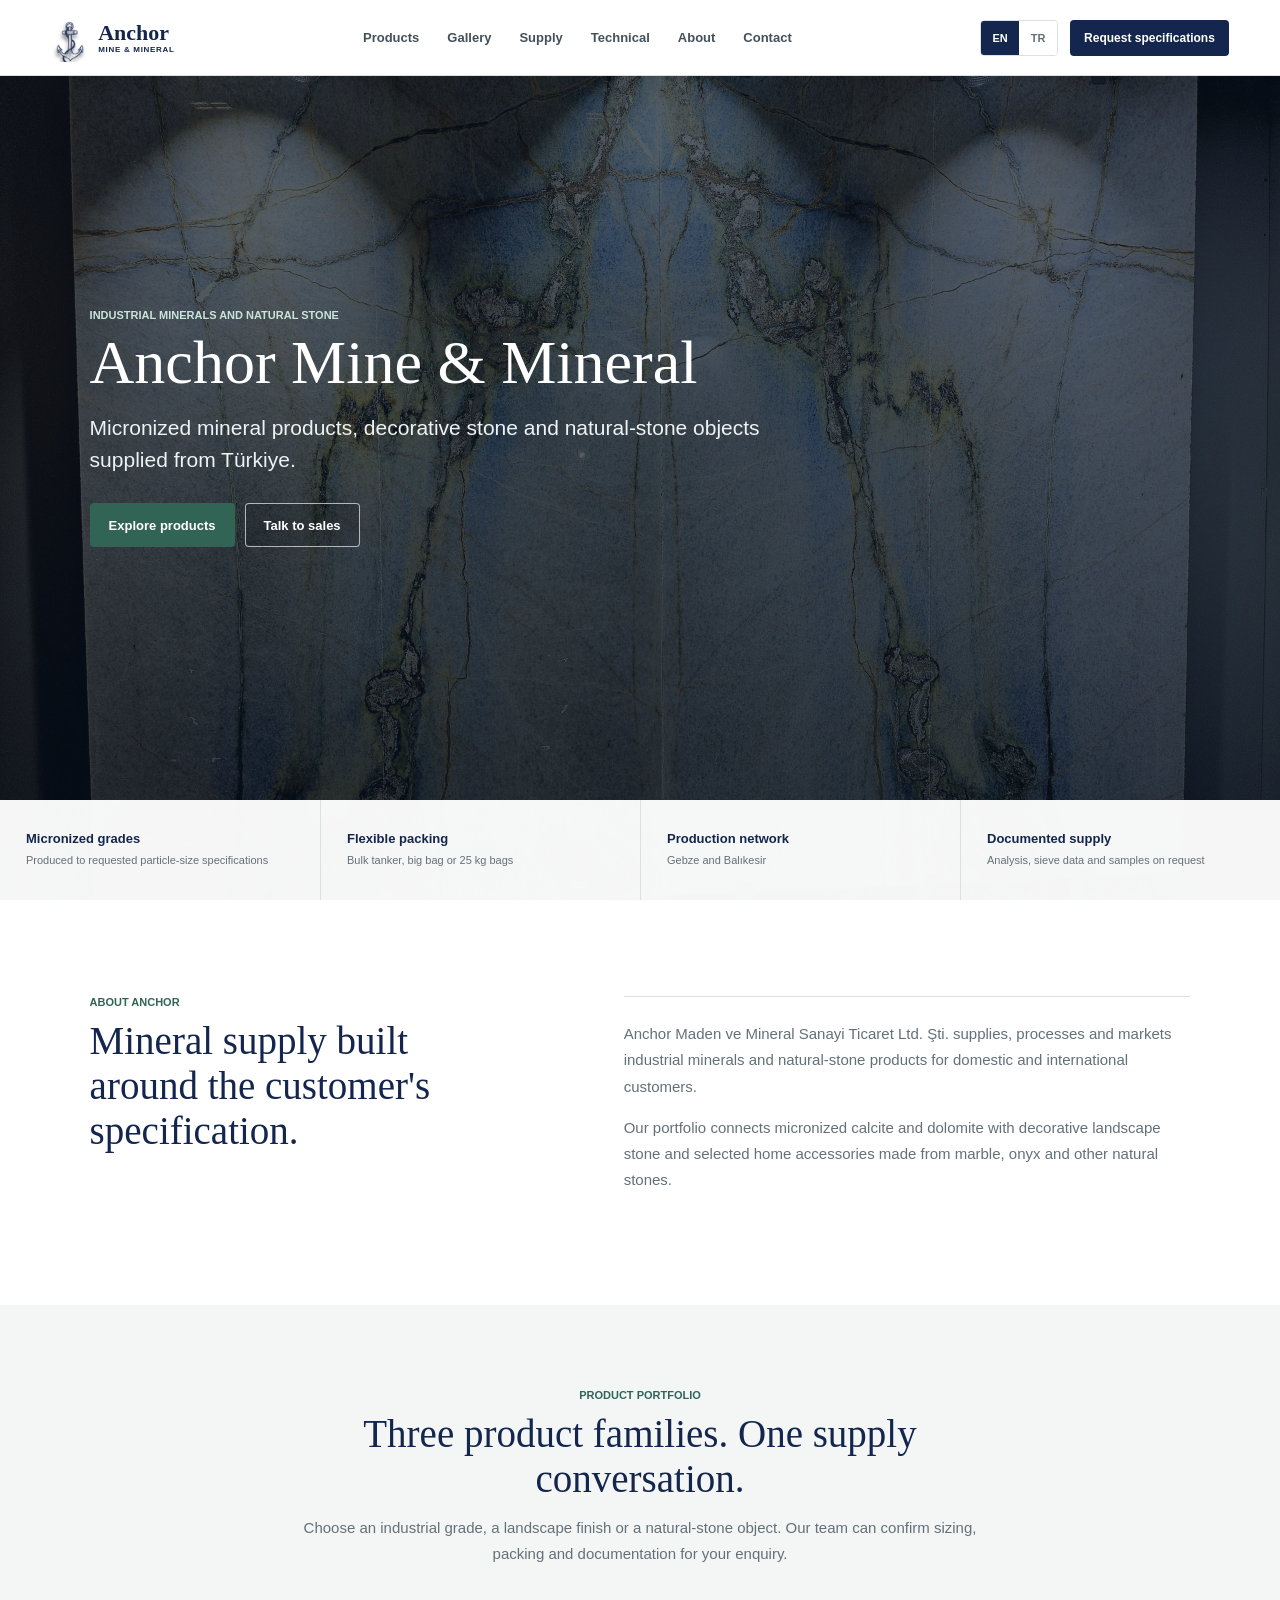
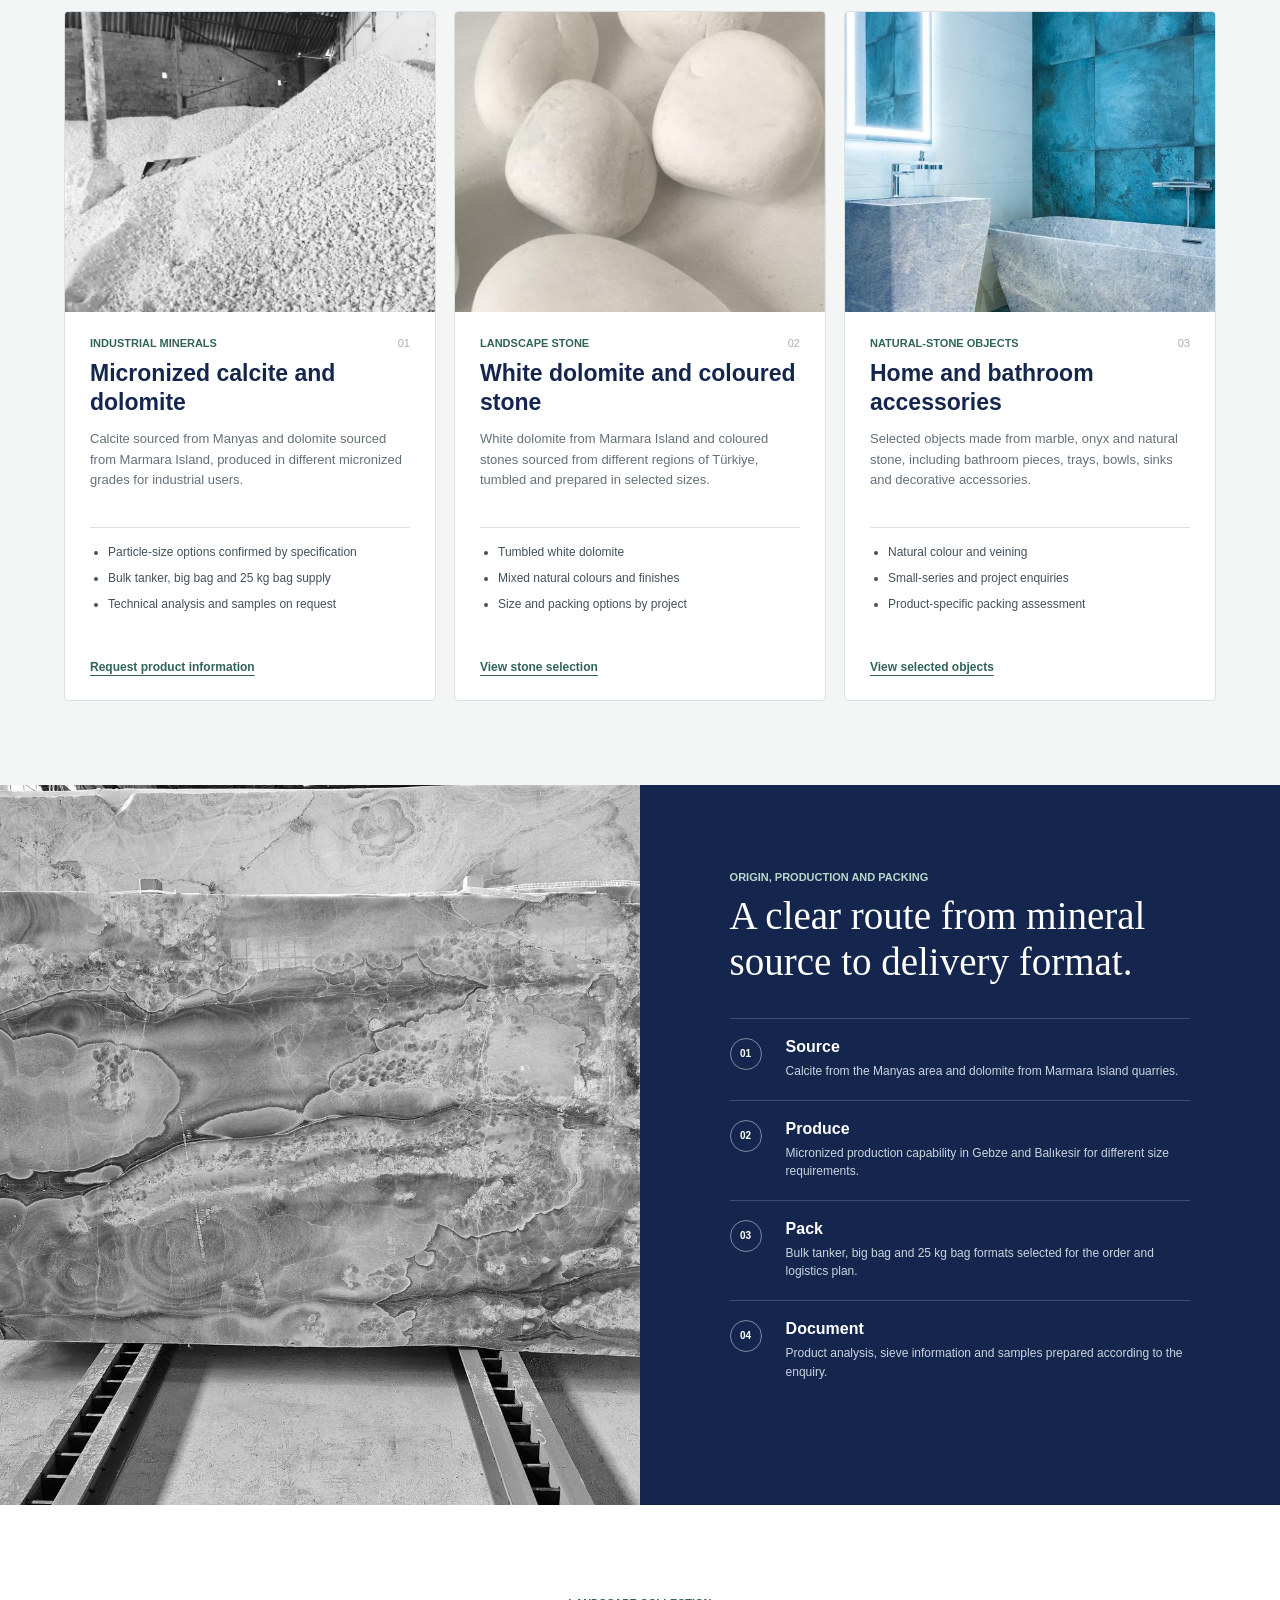
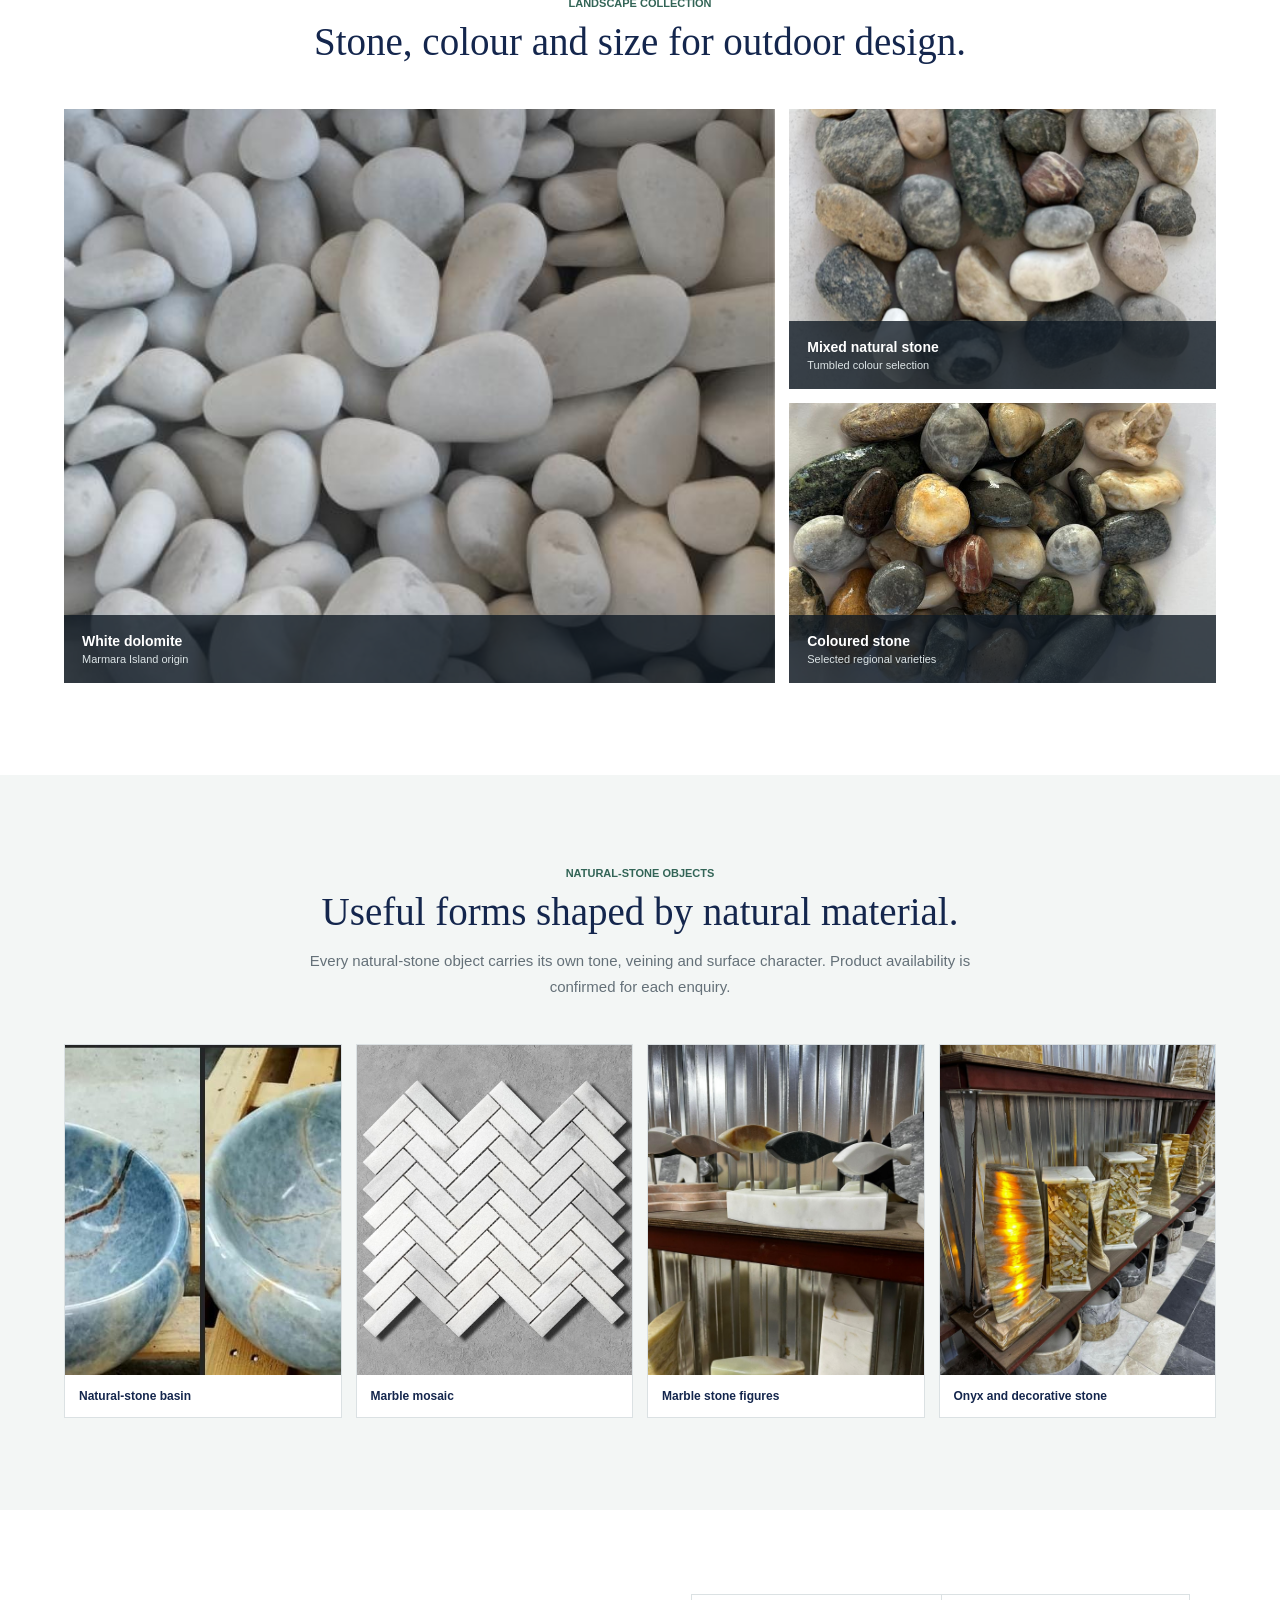
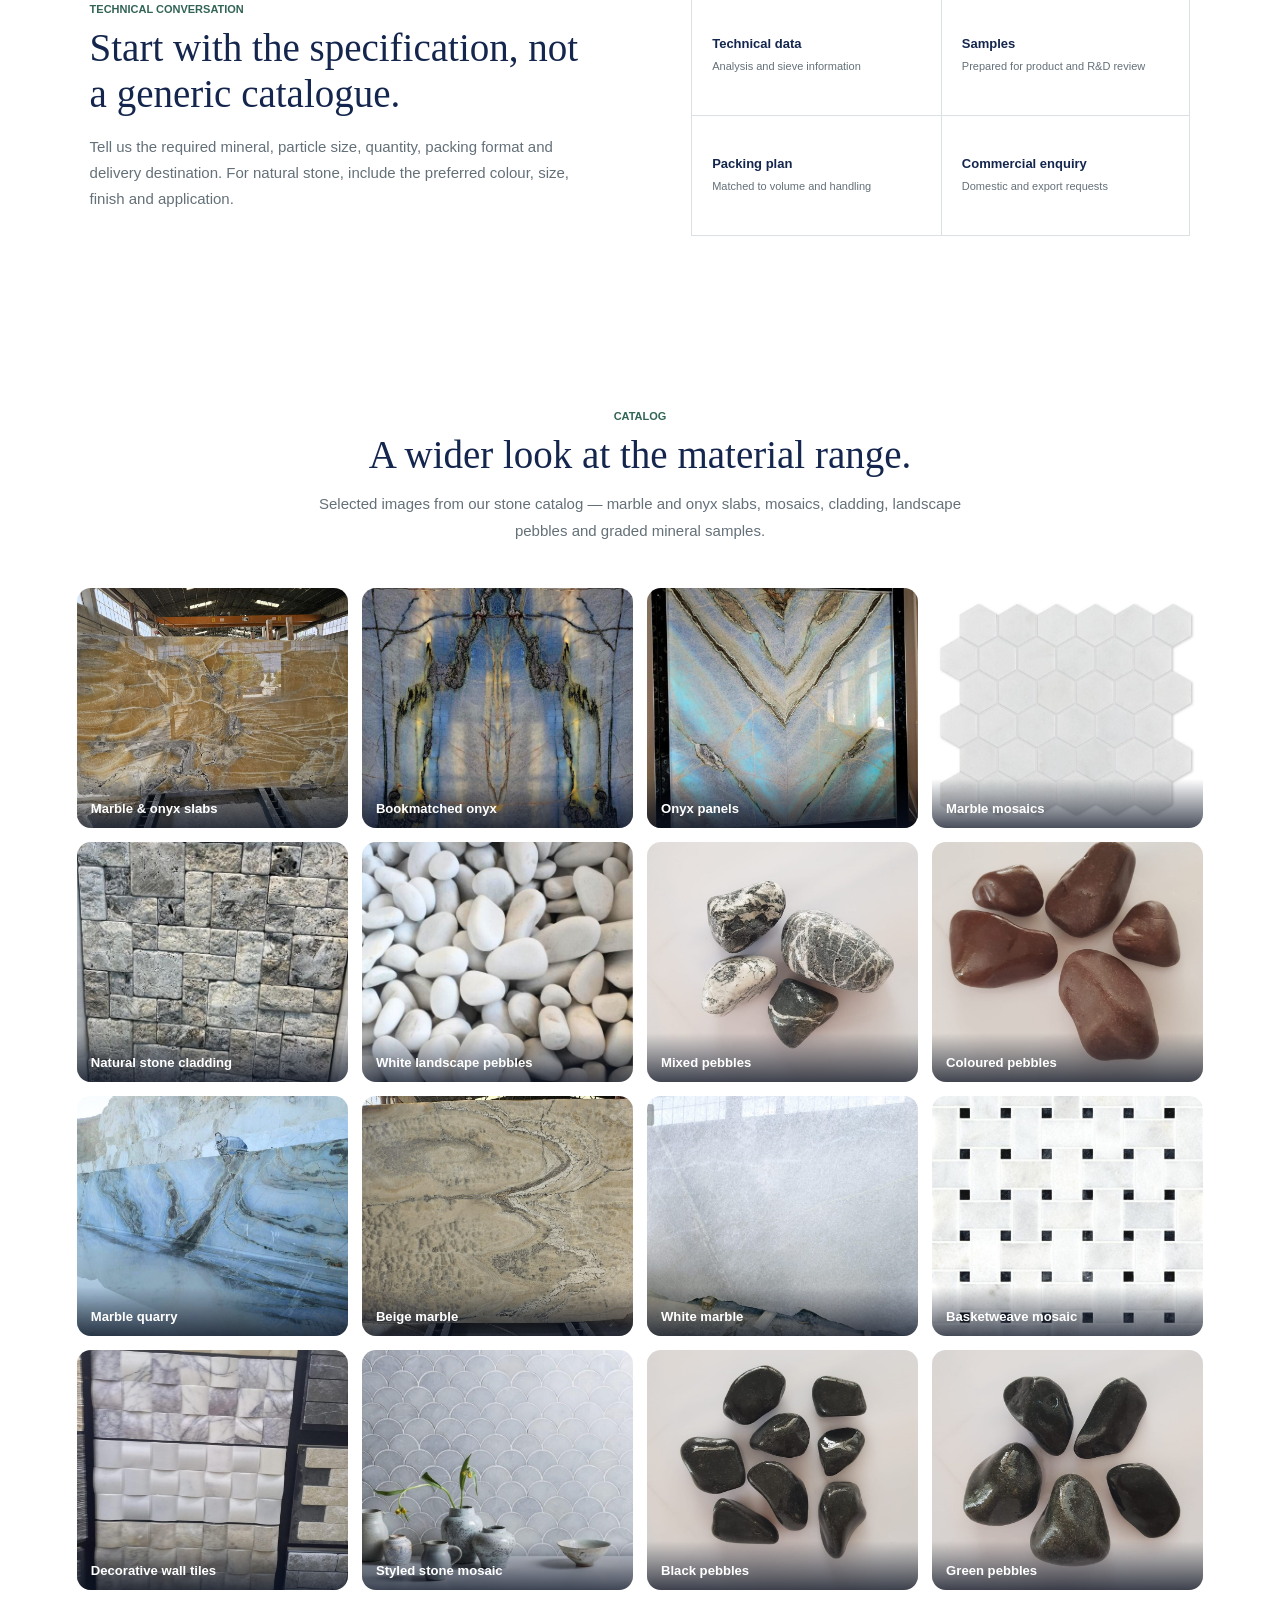
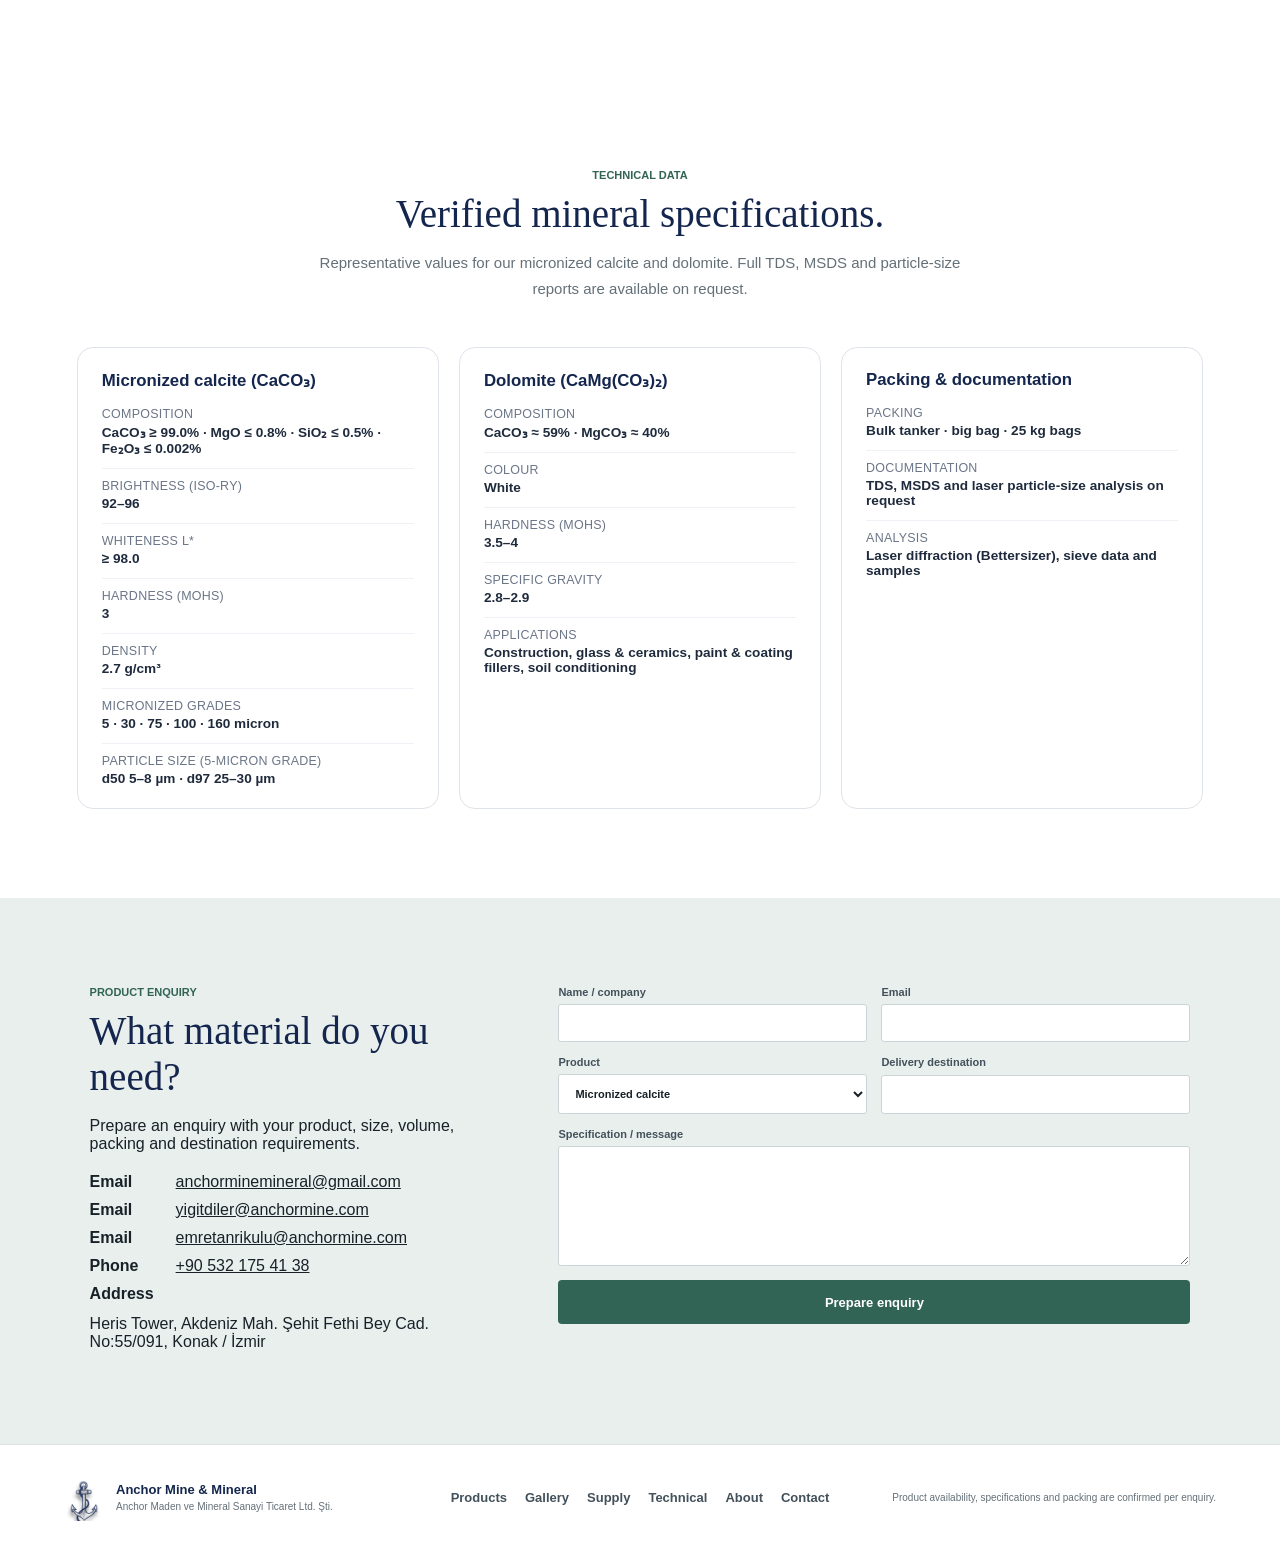
==== commit f2075cc9: "Keep website URL out of contact section" ====
--- a/index.html
+++ b/index.html
@@ -280,7 +280,6 @@
           <p><strong data-i18n="contactEmailLabel">Email</strong><a href="mailto:anchorminemineral@gmail.com">anchorminemineral@gmail.com</a></p>
           <p><strong data-i18n="contactEmailLabel">Email</strong><a href="mailto:yigitdiler@anchormine.com">yigitdiler@anchormine.com</a></p>
           <p><strong data-i18n="contactEmailLabelSecondary">Email</strong><a href="mailto:emretanrikulu@anchormine.com">emretanrikulu@anchormine.com</a></p>
-          <p><strong data-i18n="contactWebsiteLabel">Website</strong><a href="https://anchormine.com/">anchormine.com</a></p>
           <p><strong data-i18n="contactPhoneLabel">Phone</strong><a href="tel:+905321754138">+90 532 175 41 38</a></p>
           <p><strong data-i18n="contactAddressLabel">Address</strong><span>Heris Tower, Akdeniz Mah. Şehit Fethi Bey Cad. No:55/091, Konak / İzmir</span></p>
         </div>
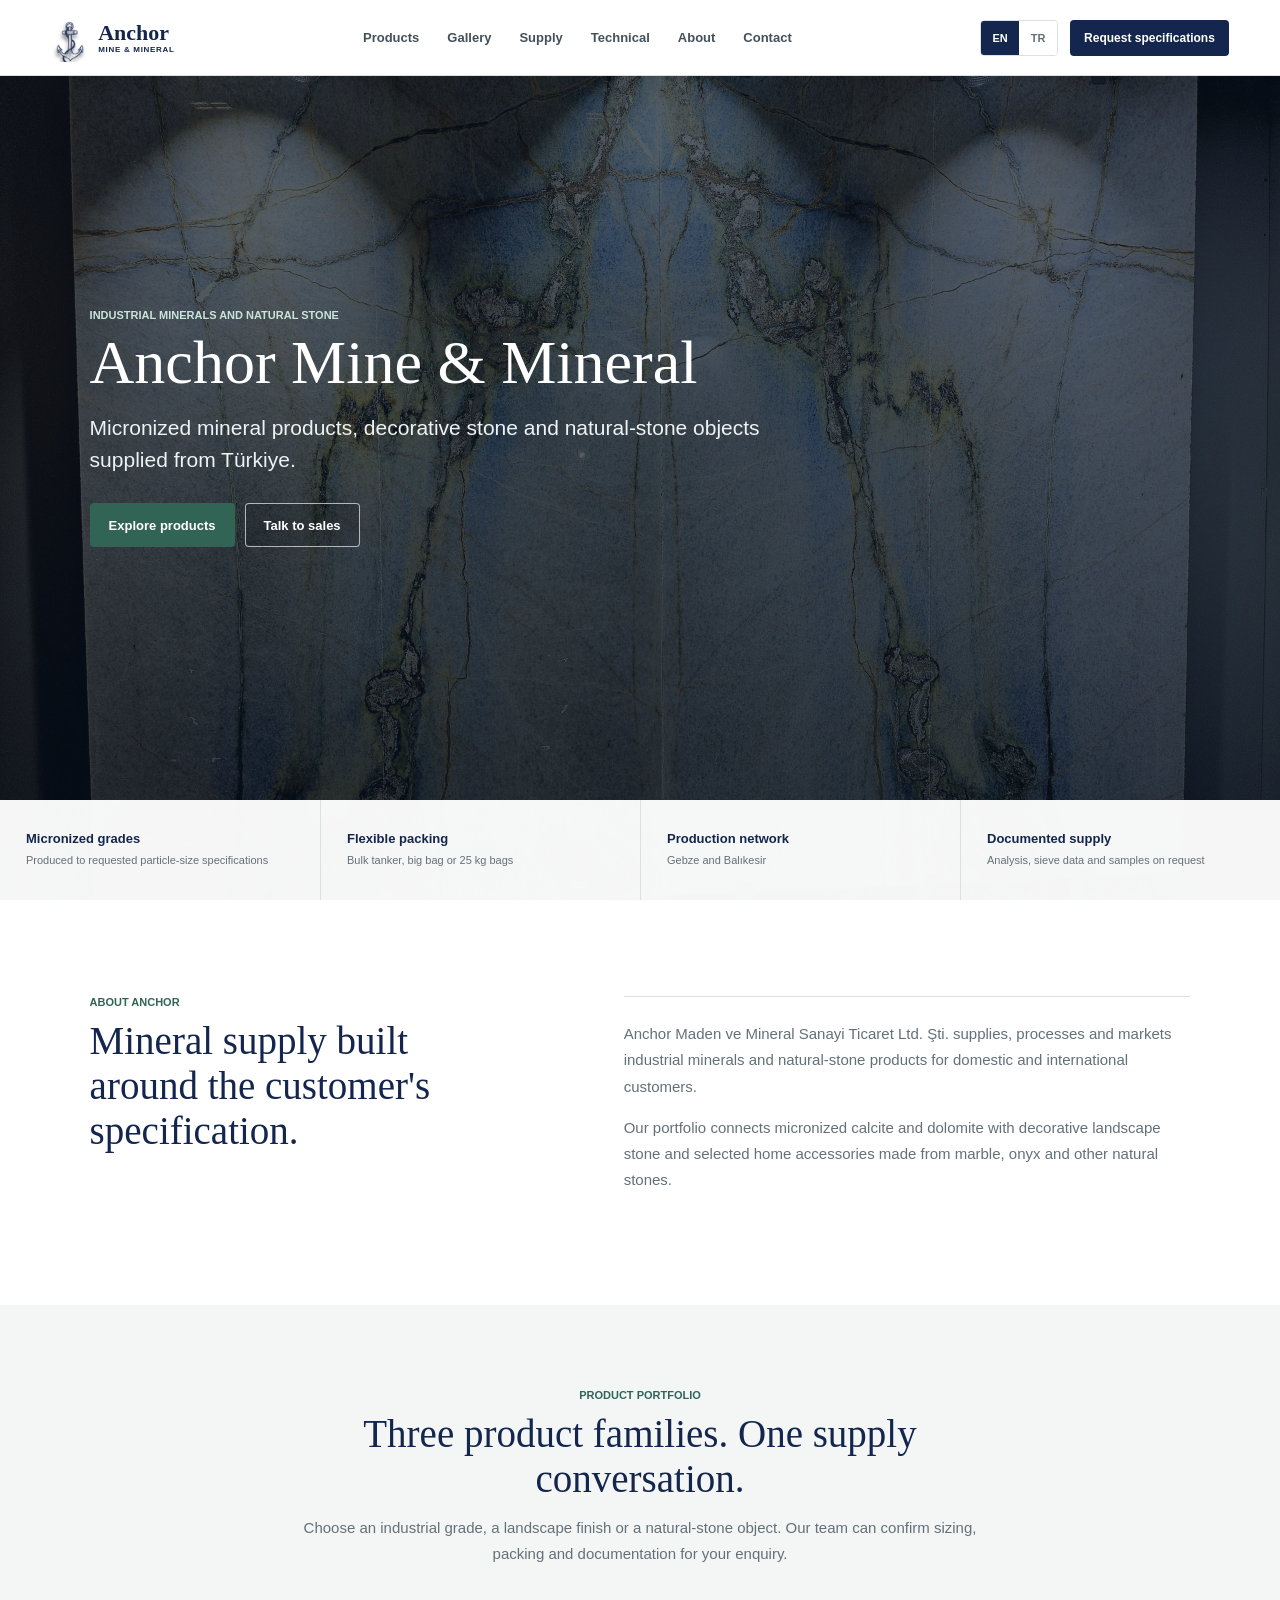
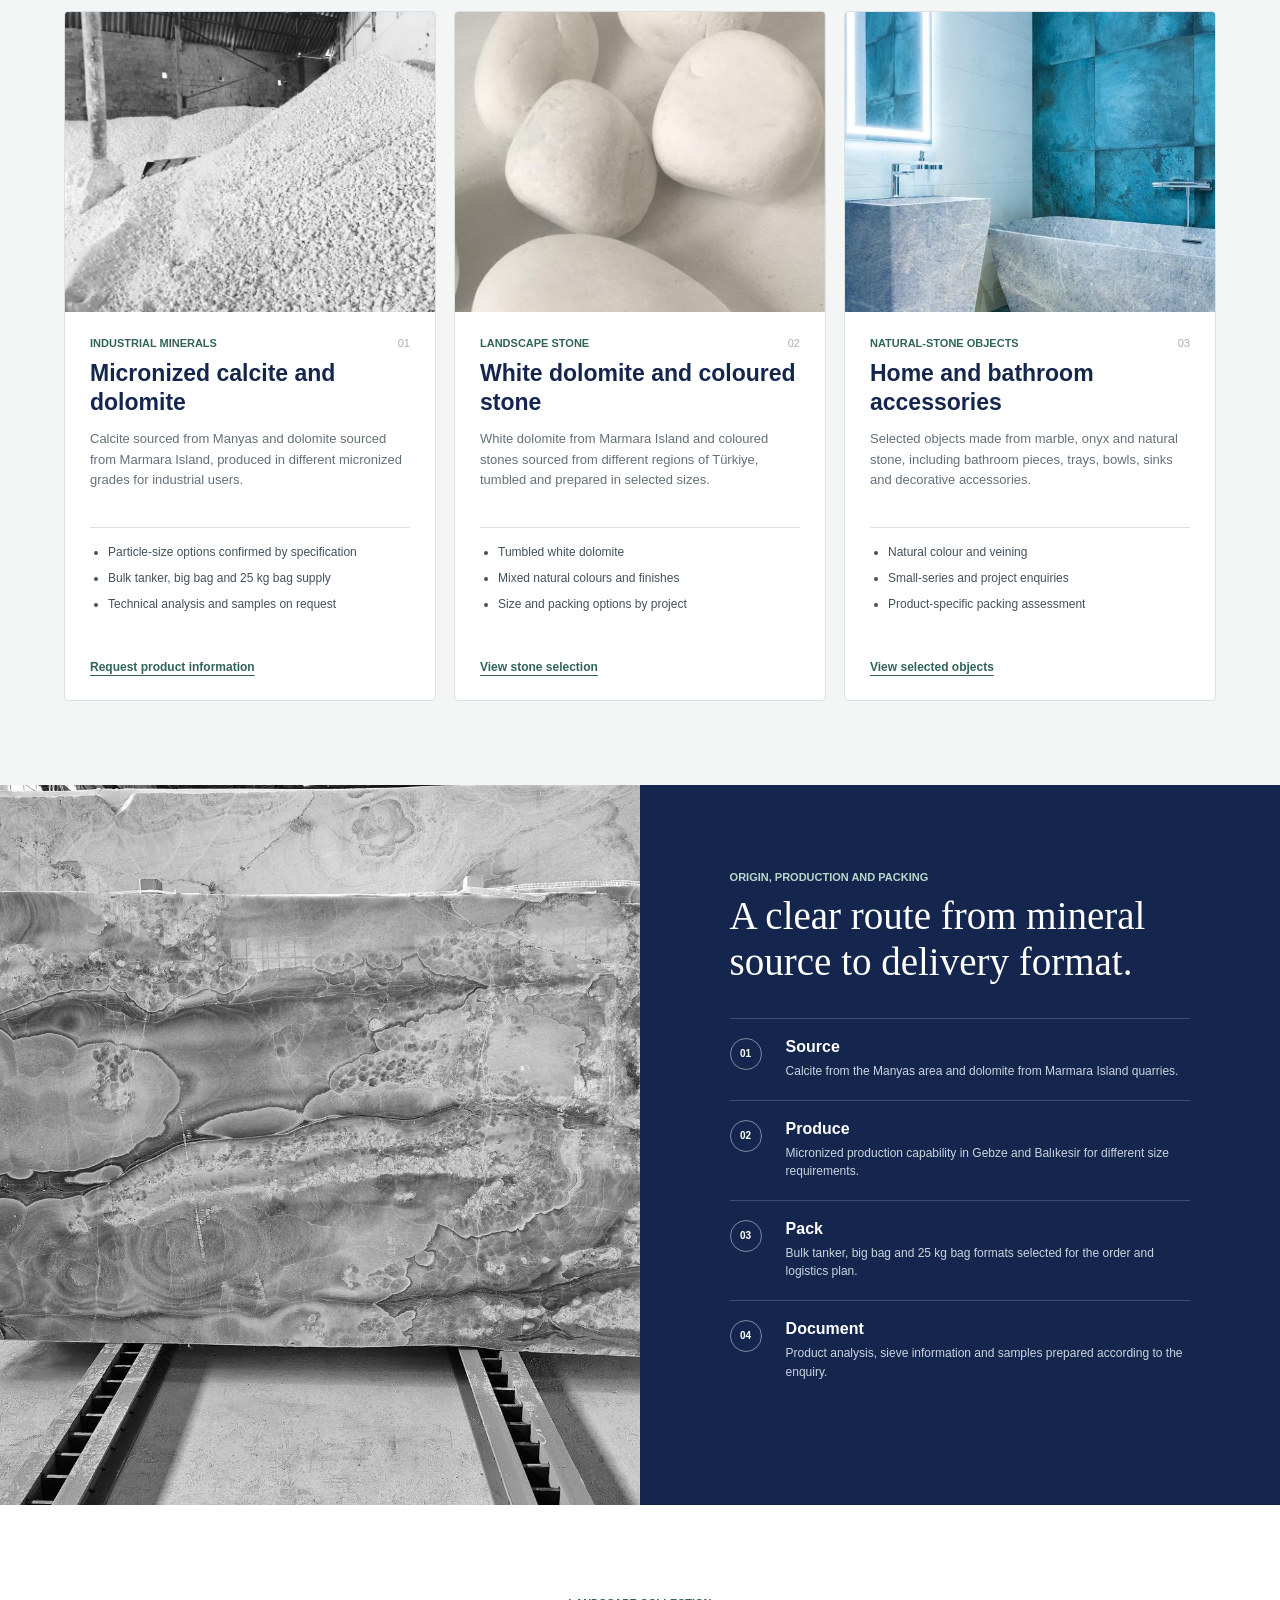
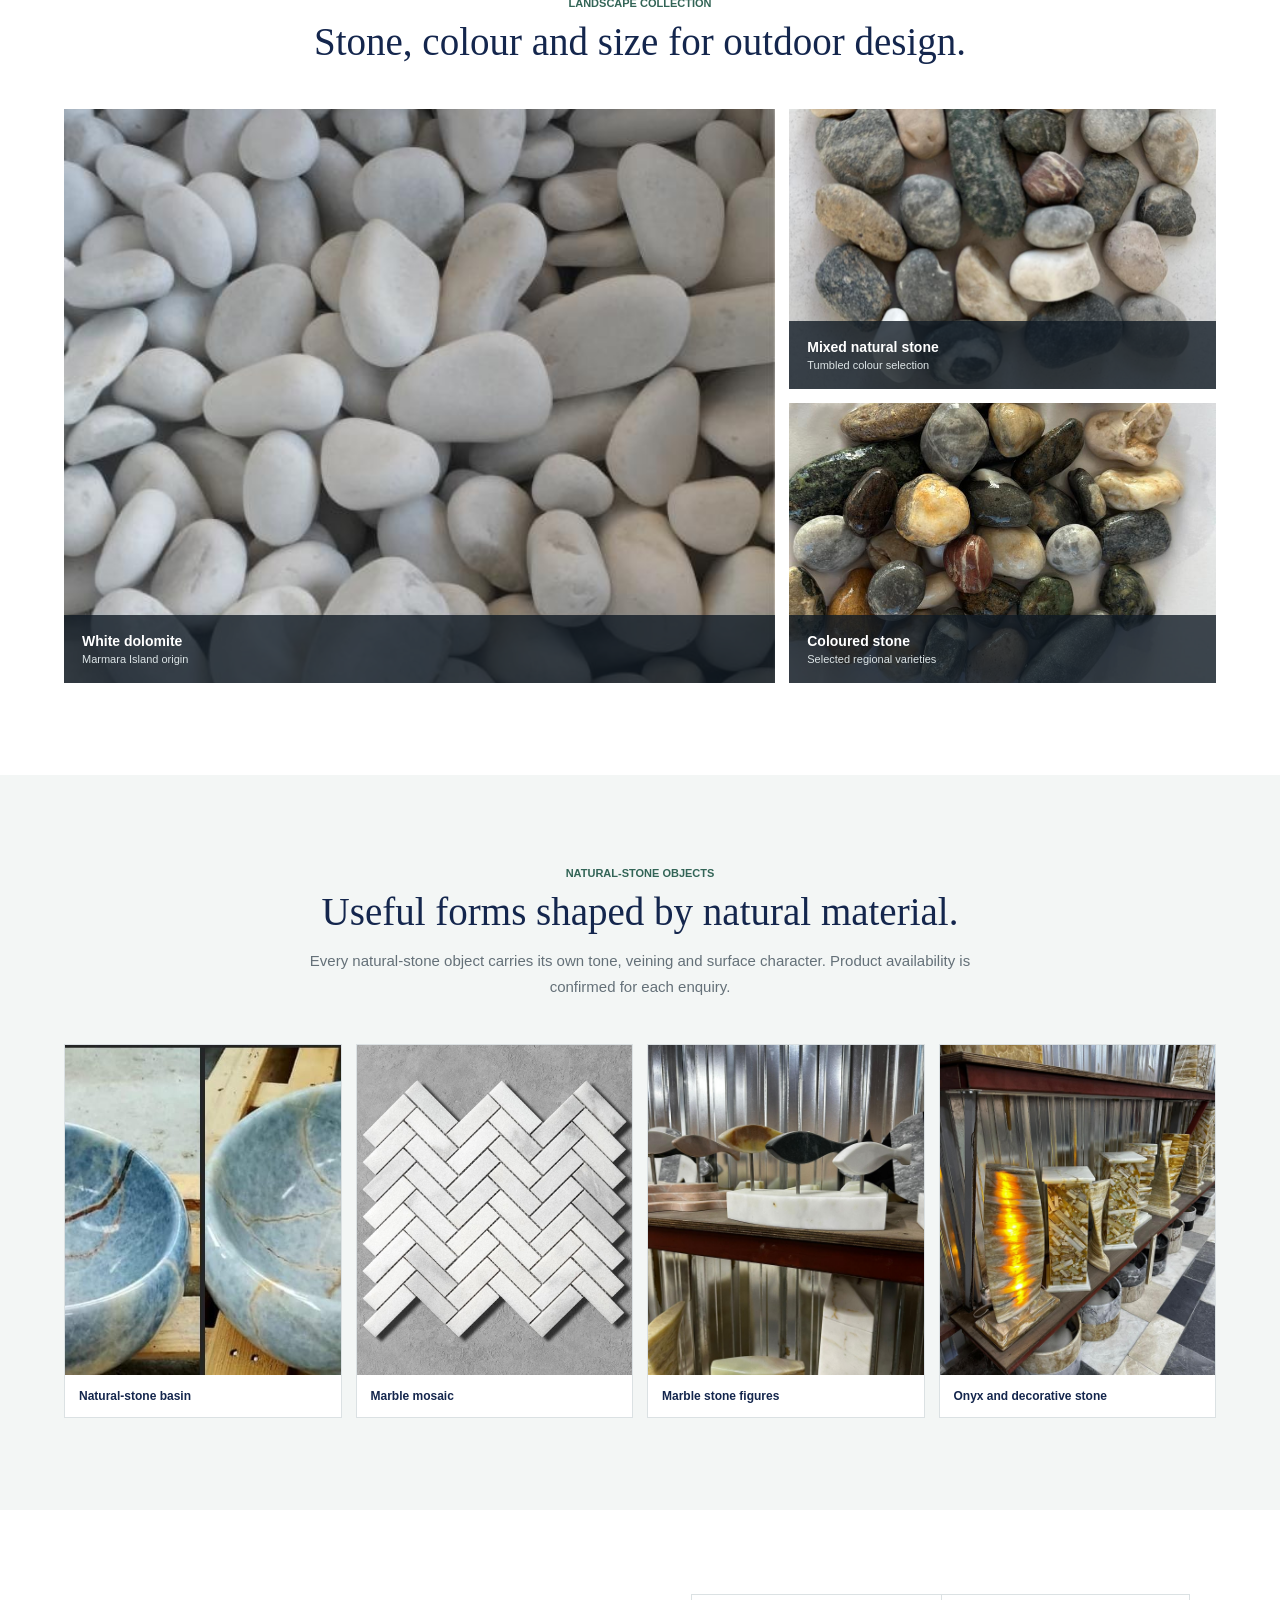
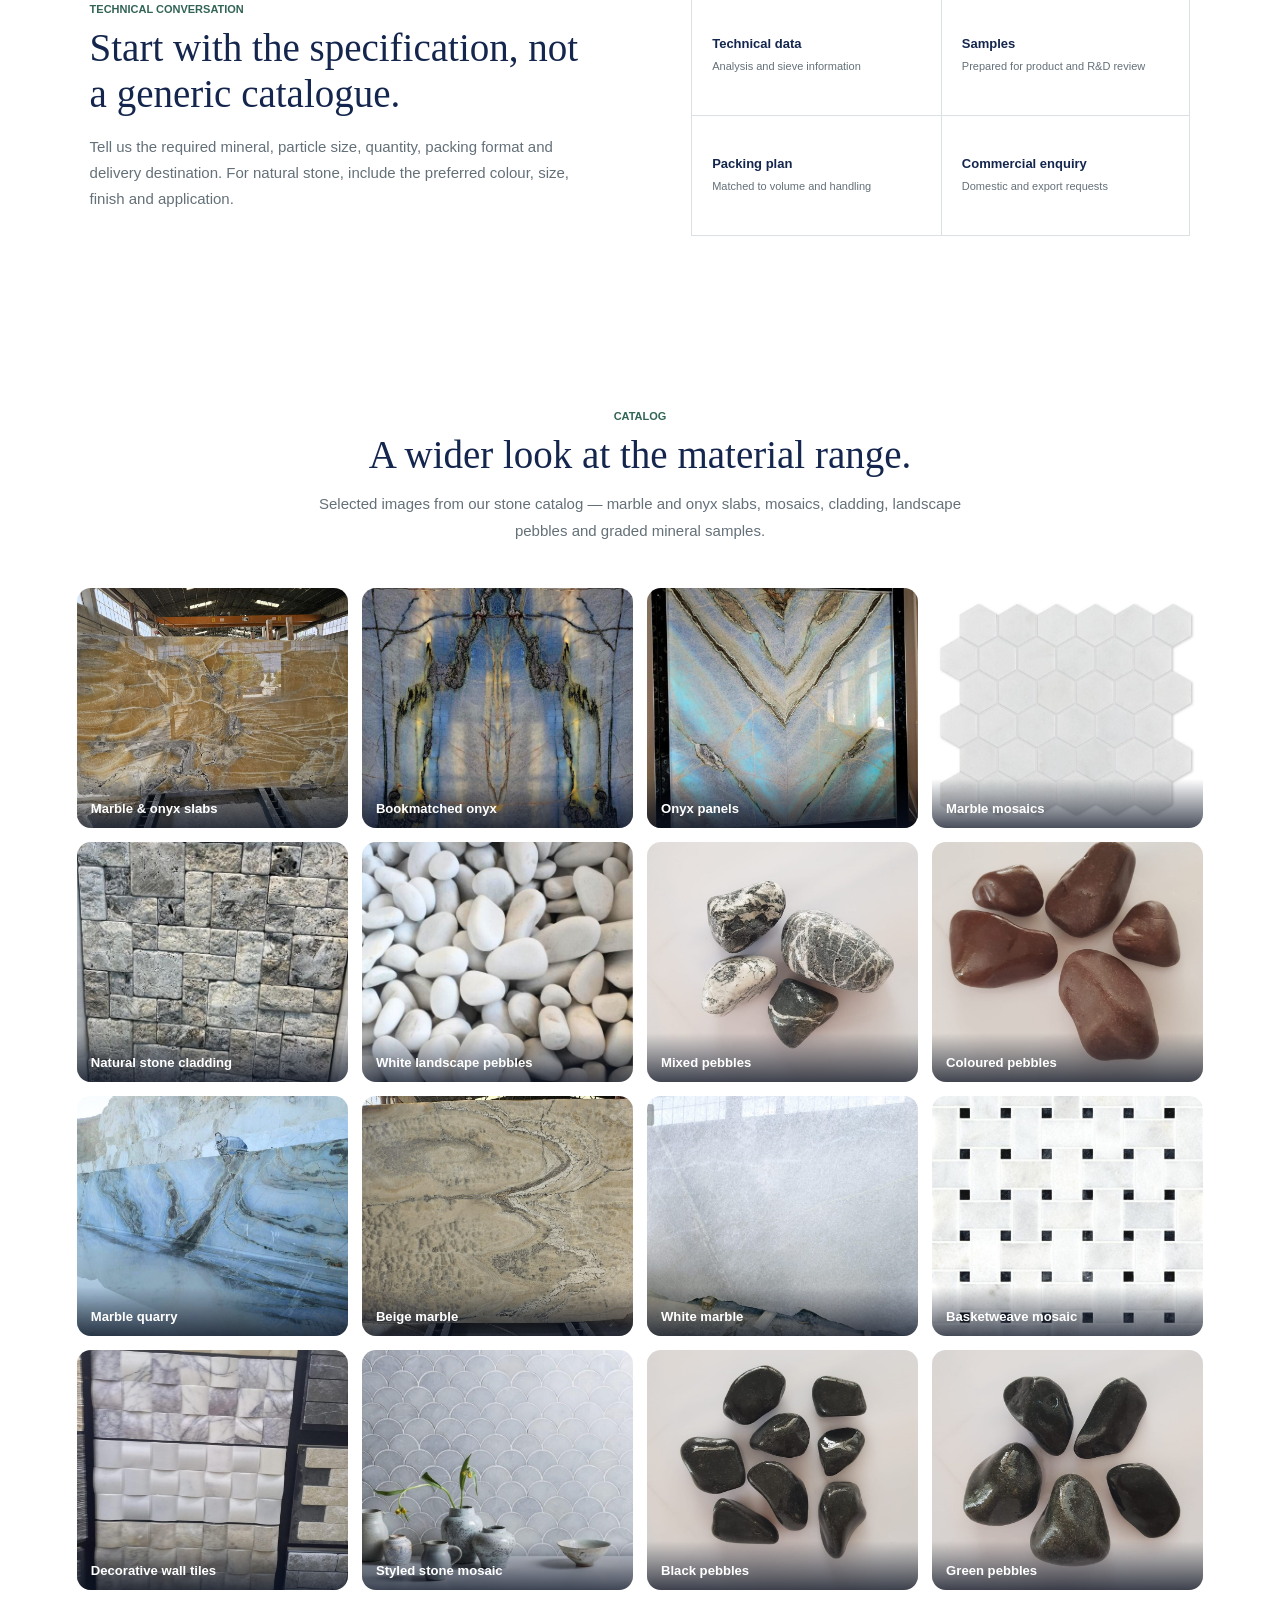
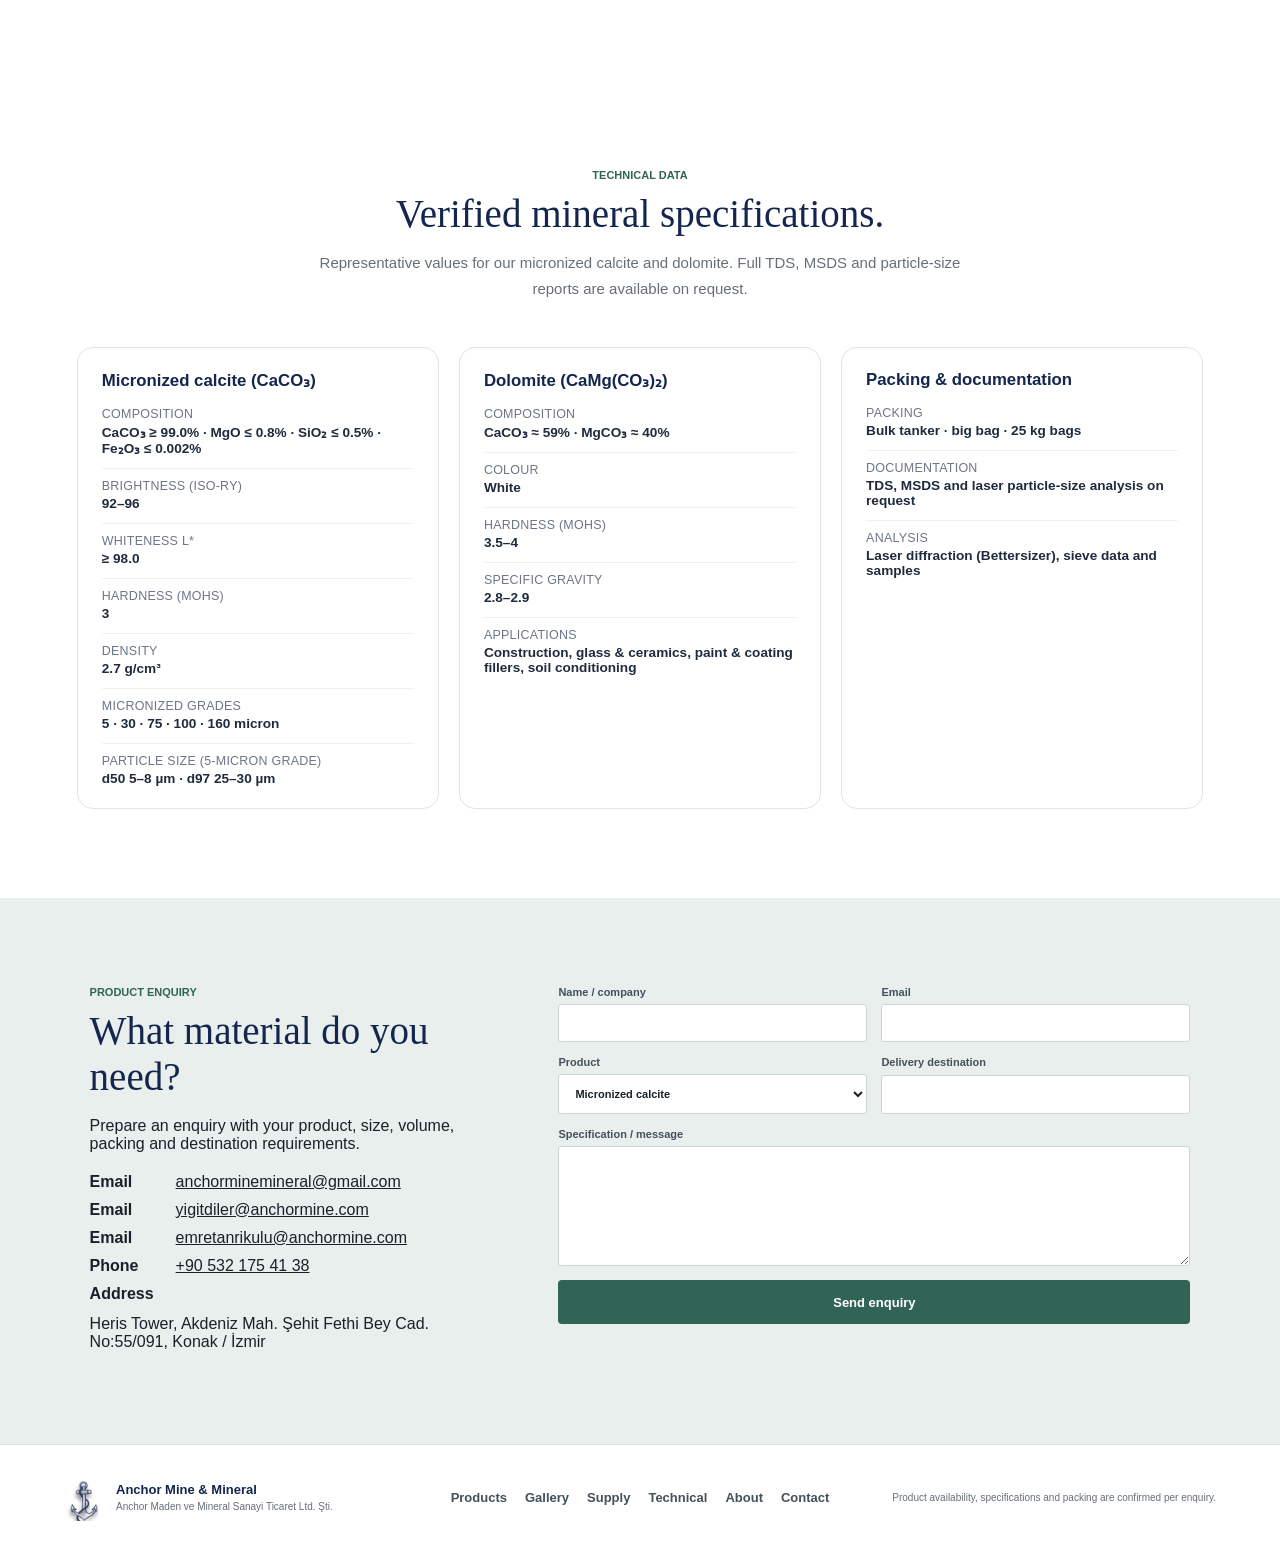
==== commit 63420e71: "Submit product enquiries without opening email apps" ====
--- a/index.html
+++ b/index.html
@@ -284,7 +284,10 @@
           <p><strong data-i18n="contactAddressLabel">Address</strong><span>Heris Tower, Akdeniz Mah. Şehit Fethi Bey Cad. No:55/091, Konak / İzmir</span></p>
         </div>
       </div>
-      <form id="enquiry-form">
+      <form id="enquiry-form" action="https://formsubmit.co/ajax/yigitdiler@anchormine.com" method="POST">
+        <input name="_cc" type="hidden" value="emretanrikulu@anchormine.com">
+        <input name="_template" type="hidden" value="table">
+        <input aria-hidden="true" autocomplete="off" class="form-honeypot" name="_honey" tabindex="-1" type="text">
         <label><span data-i18n="formName">Name / company</span><input name="name" required type="text"></label>
         <label><span data-i18n="formEmail">Email</span><input name="email" required type="email"></label>
         <label><span data-i18n="formProduct">Product</span>
@@ -298,7 +301,7 @@
         <label><span data-i18n="formDestination">Delivery destination</span><input name="destination" type="text"></label>
         <label class="form-wide"><span data-i18n="formMessage">Specification / message</span><textarea name="message" required></textarea></label>
         <button class="button button-primary form-wide" data-i18n="formButton" type="submit">Prepare enquiry</button>
-        <p class="form-status form-wide" id="form-status" role="status"></p>
+        <p aria-live="polite" class="form-status form-wide" id="form-status" role="status"></p>
       </form>
     </section>
   </main>
--- a/styles.css
+++ b/styles.css
@@ -132,7 +132,11 @@
 .contact-section textarea { min-height: 120px; resize: vertical; }
 .form-wide { grid-column: 1 / -1; }
 .contact-section .button { border: 0; }
+.contact-section .button:disabled { cursor: wait; opacity: .65; }
+.form-honeypot { display: none !important; }
 .form-status { min-height: 18px; margin: 0; color: var(--mineral); font-size: 12px; font-weight: 700; }
+.form-status.is-success { color: #1f6b46; }
+.form-status.is-error { color: #a12d2d; }
 
 footer { padding: 28px 5vw; display: grid; grid-template-columns: 1fr auto 1fr; align-items: center; gap: 24px; border-top: 1px solid var(--line); }
 .footer-brand { display: flex; align-items: center; gap: 12px; }
